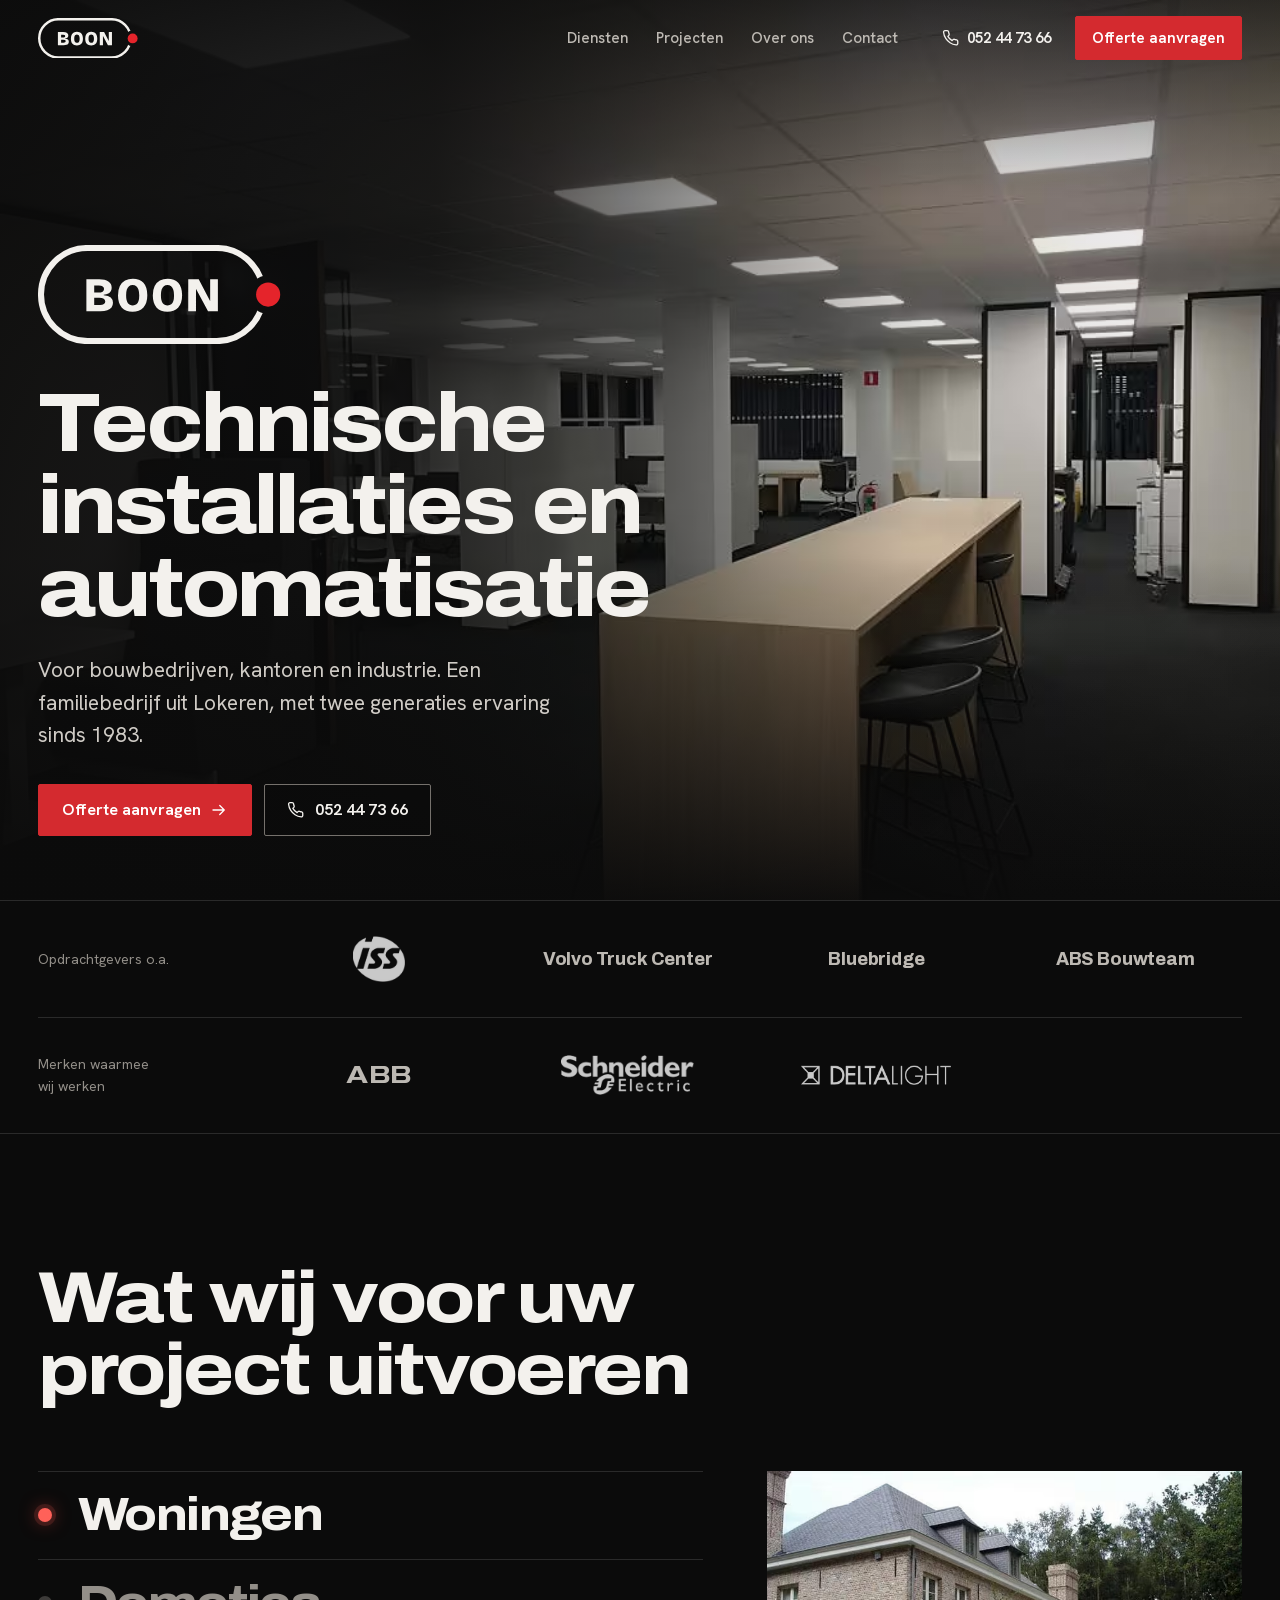
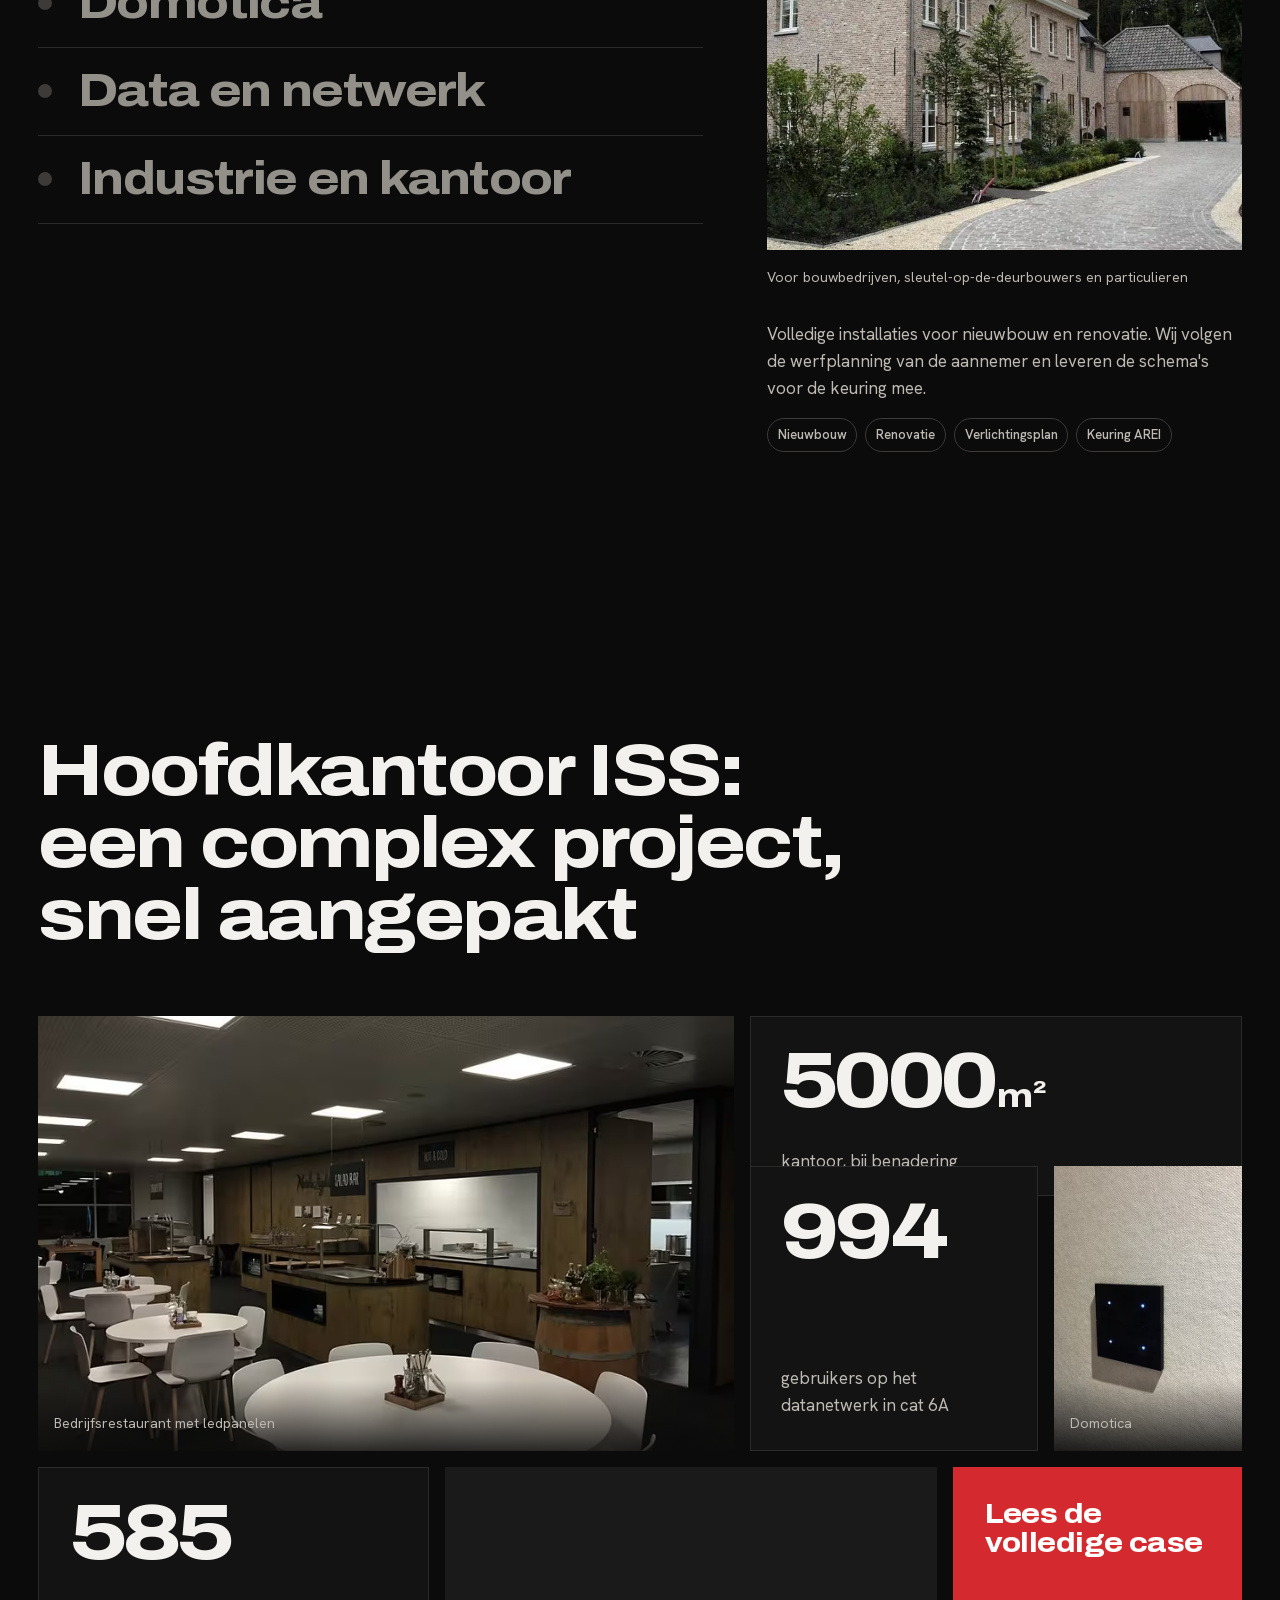
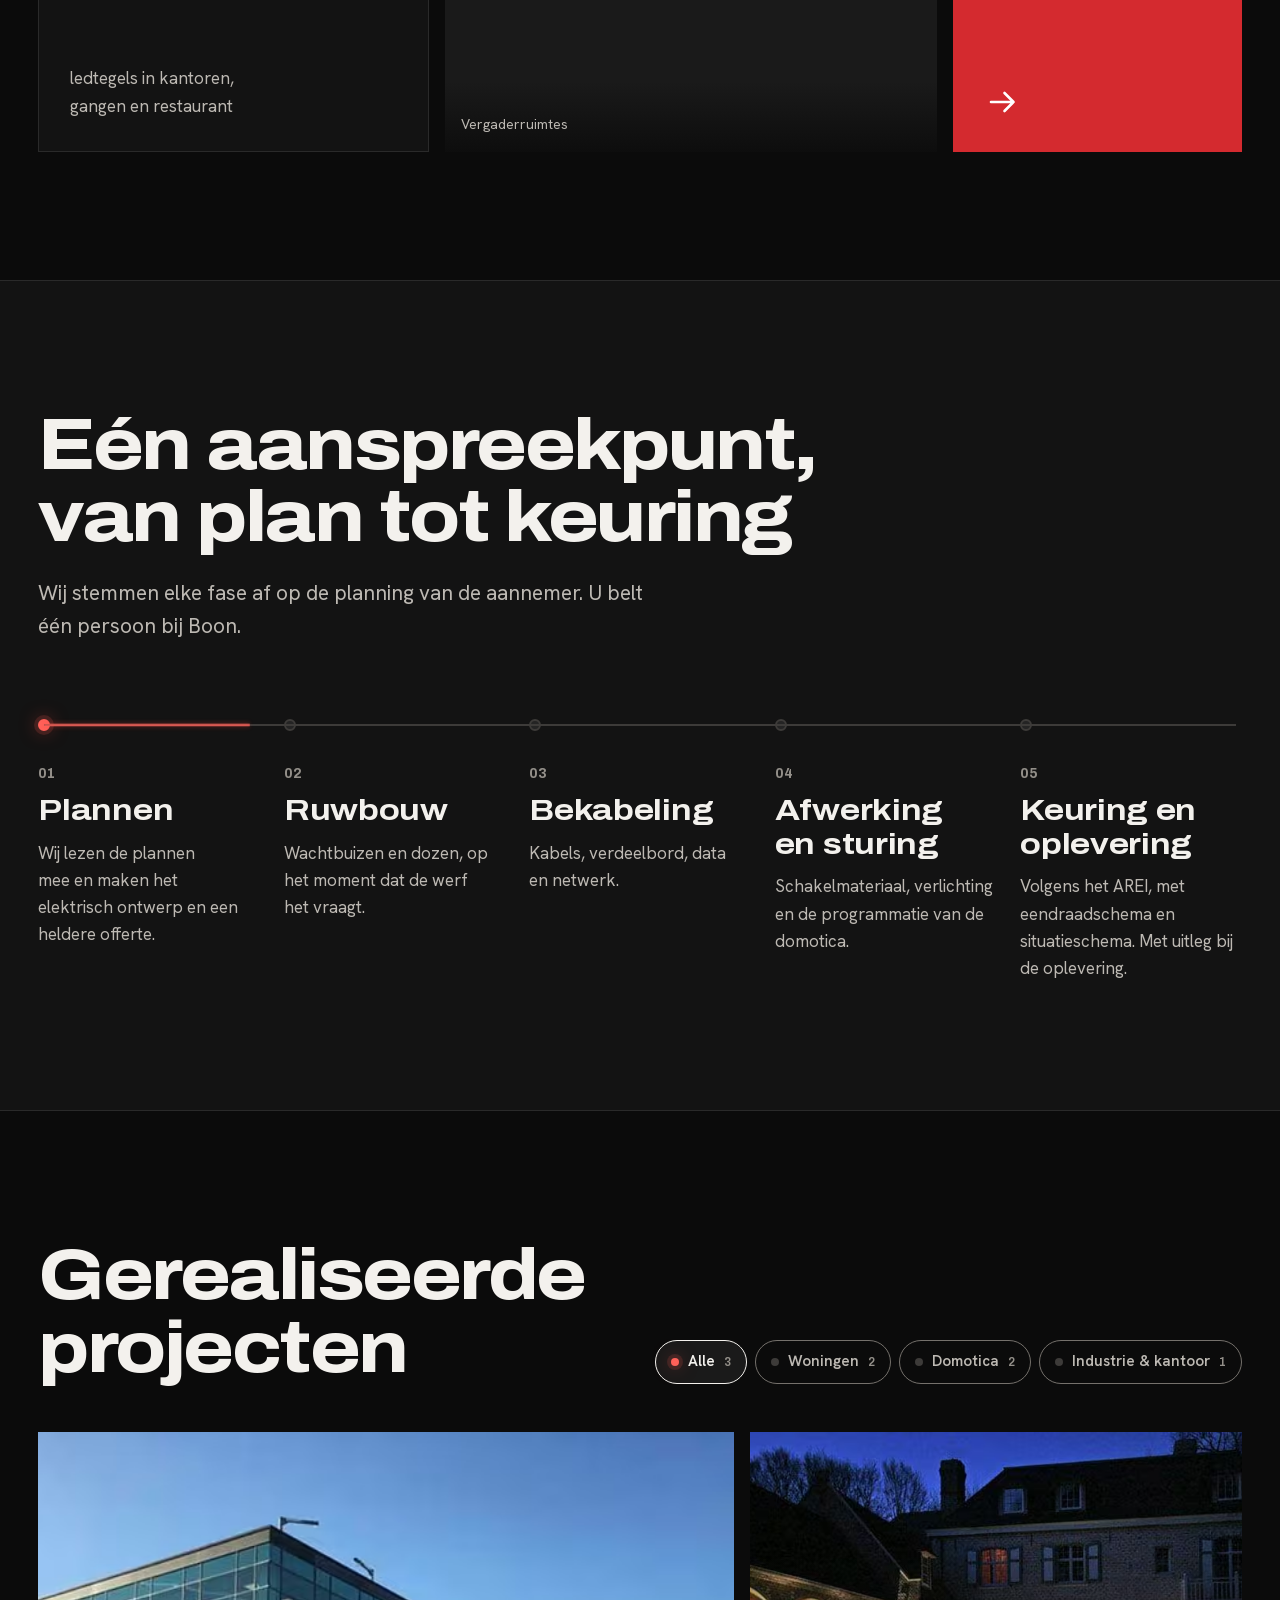
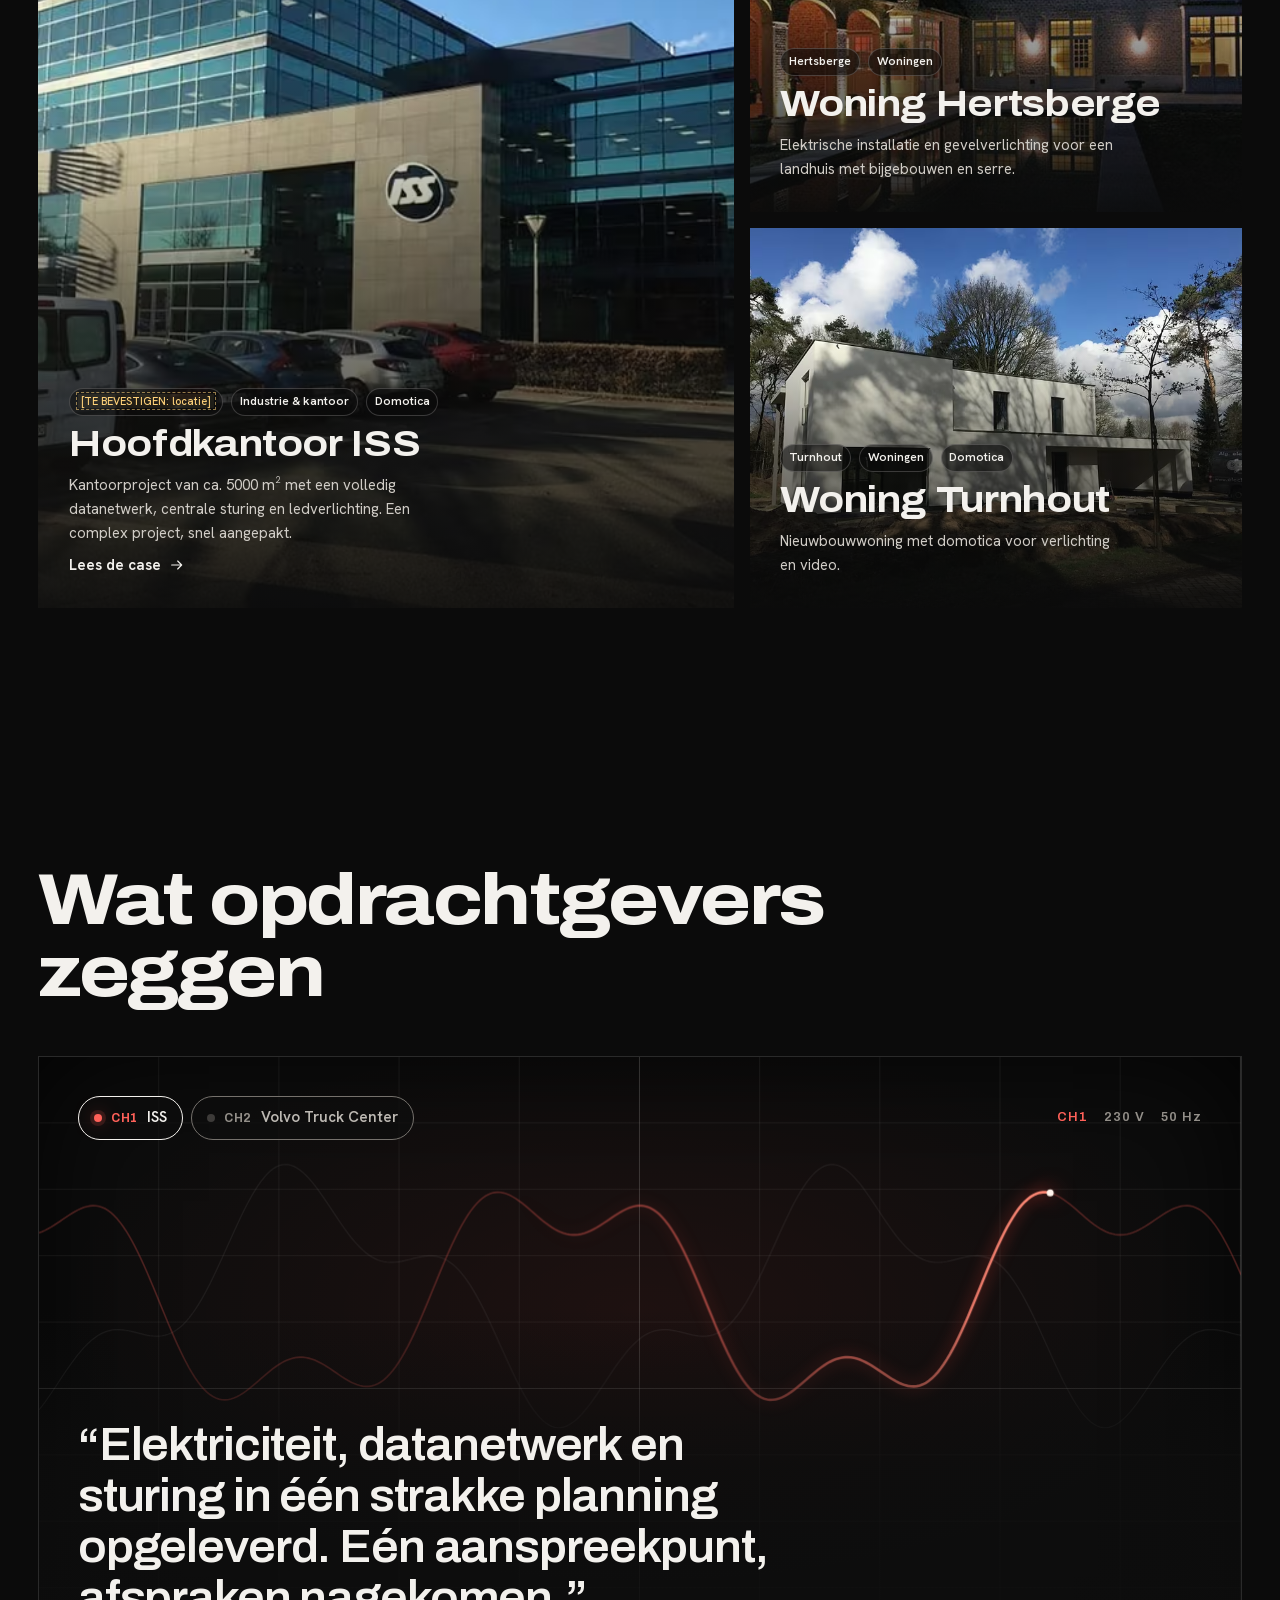
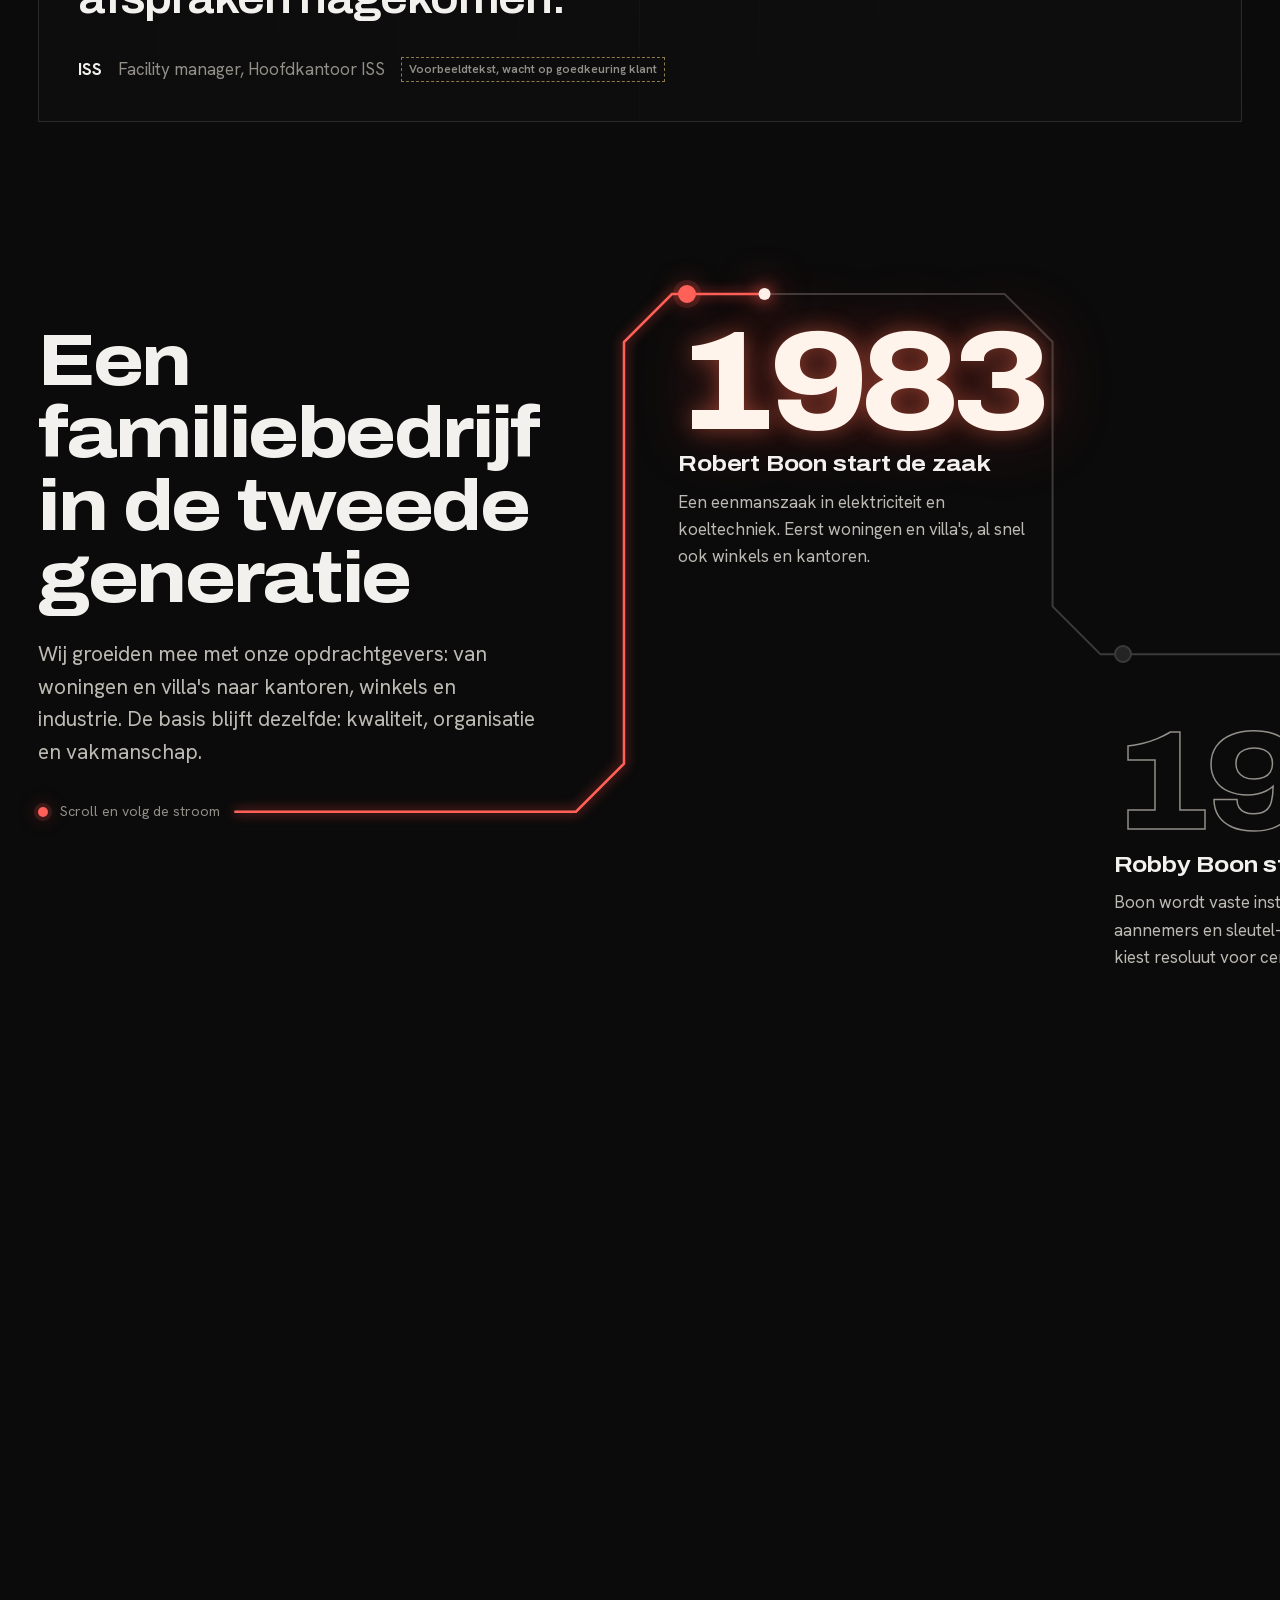
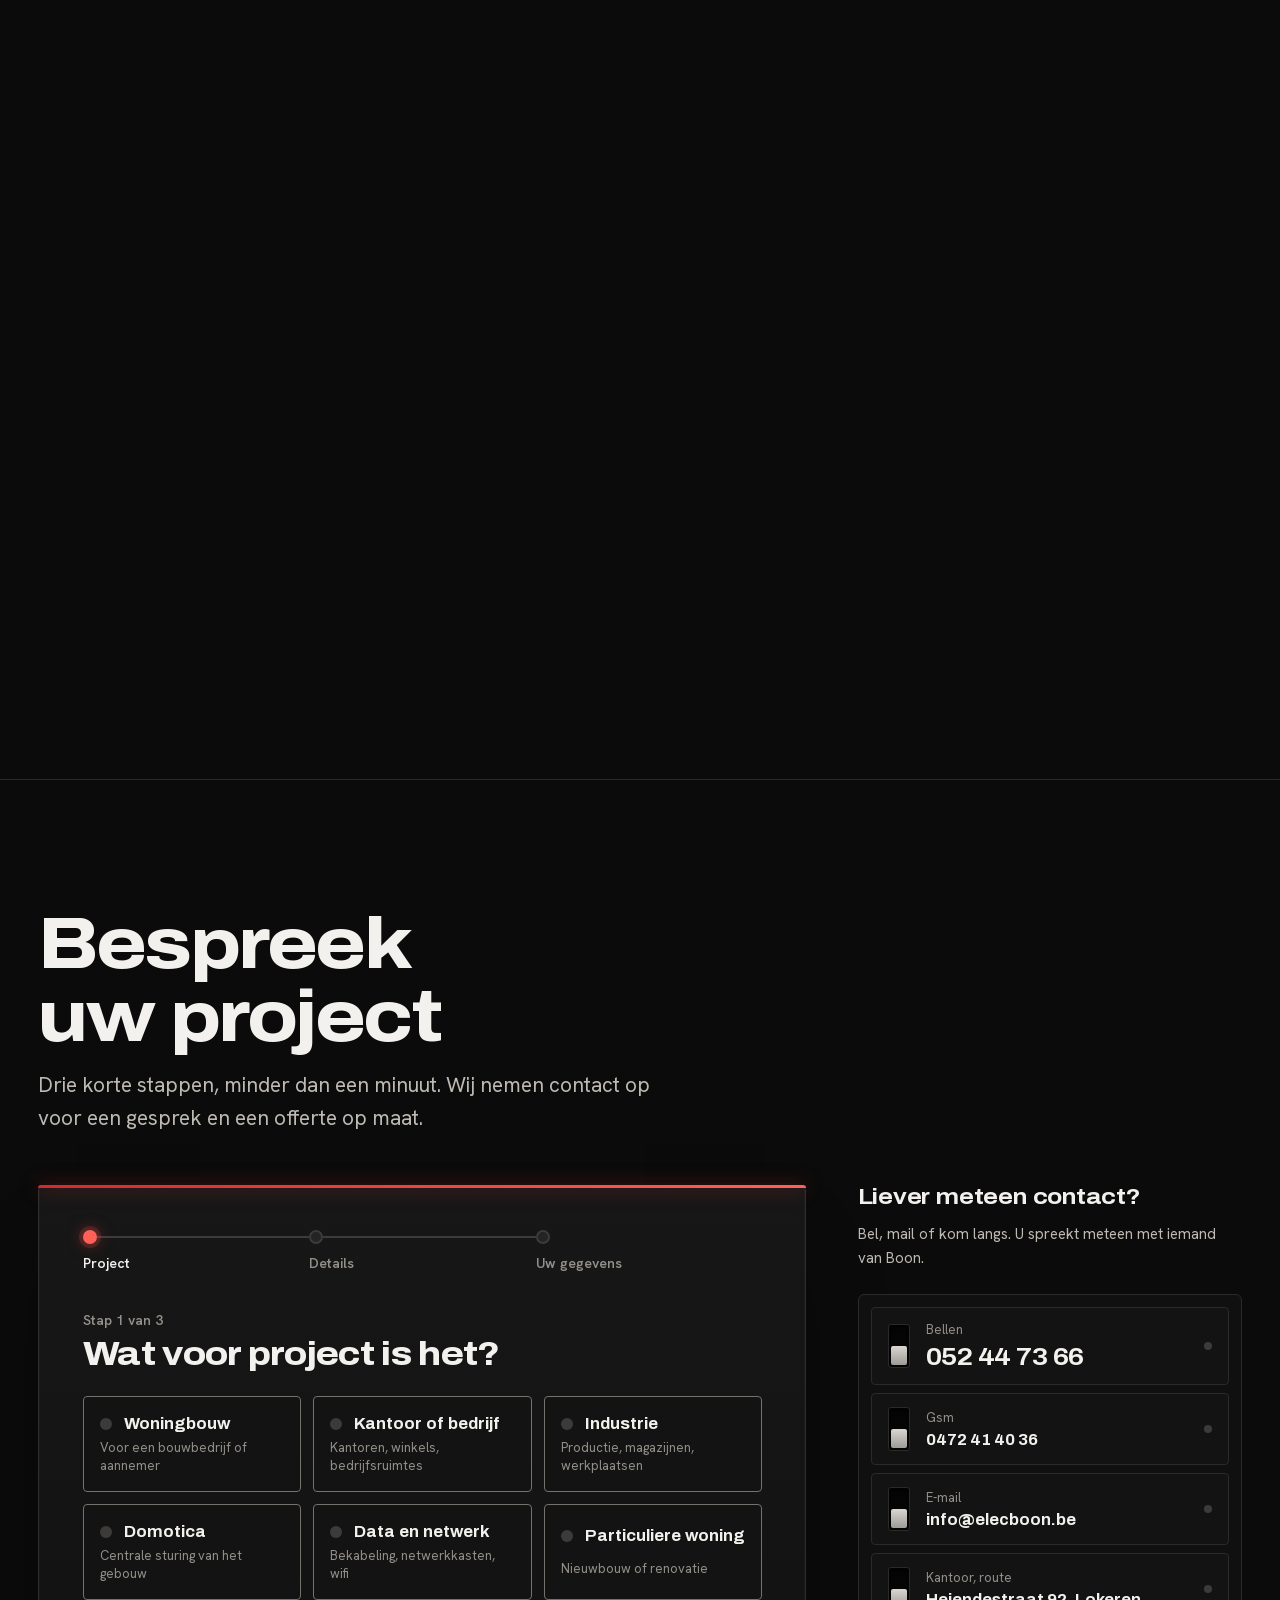
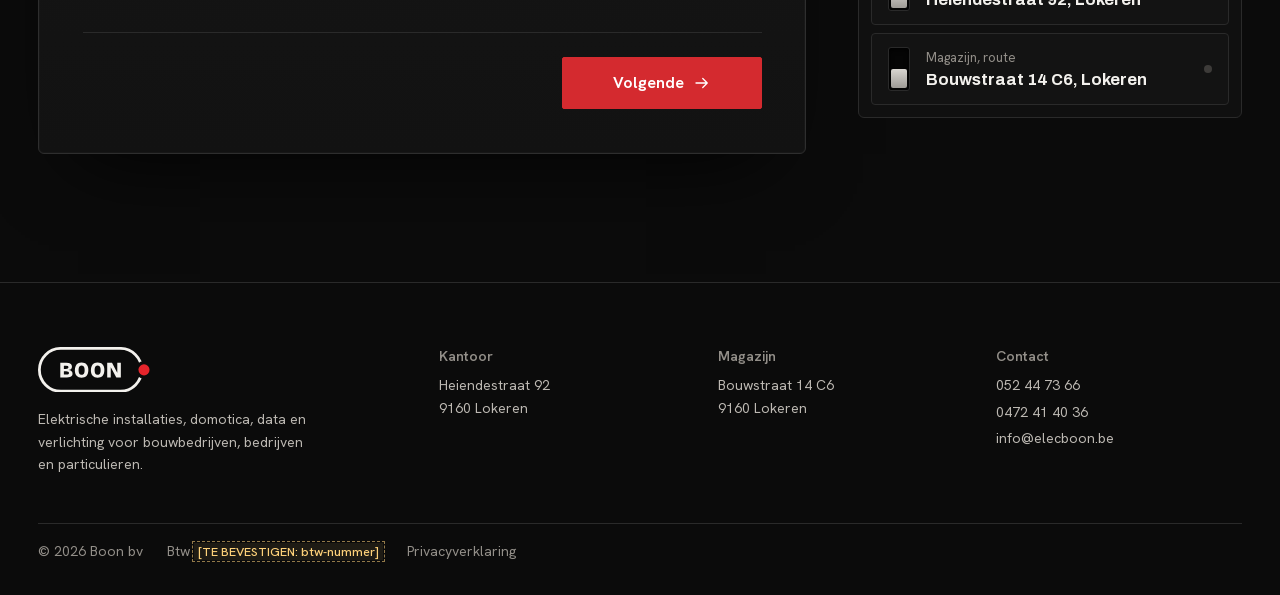
==== index.html @ e7f83d58 "bzzzz" ====
<!doctype html>
<html lang="nl-BE">
<head>
  <meta charset="utf-8">
  <meta name="viewport" content="width=device-width, initial-scale=1, viewport-fit=cover">
  <title>Elektriciteitswerken Boon | Elektrische installaties en domotica, Lokeren</title>
  <meta name="description" content="Boon bv uit Lokeren plaatst elektrische installaties, domotica, data en netwerk voor bouwbedrijven, kantoren en industrie. Familiebedrijf sinds 1983. Vraag een offerte voor uw project.">
  <link rel="canonical" href="https://www.elecboon.be/">
  <meta name="theme-color" content="#0b0b0b">

  <meta property="og:type" content="website">
  <meta property="og:locale" content="nl_BE">
  <meta property="og:site_name" content="Elektriciteitswerken Boon">
  <meta property="og:title" content="Elektriciteitswerken Boon | Technische installaties en automatisatie">
  <meta property="og:description" content="Elektrische installaties, domotica, data en netwerk voor bouwbedrijven, kantoren en industrie. Familiebedrijf uit Lokeren sinds 1983.">
  <meta property="og:url" content="https://www.elecboon.be/">
  <meta property="og:image" content="https://www.elecboon.be/img/og-image.jpg">
  <meta property="og:image:width" content="1200">
  <meta property="og:image:height" content="630">
  <meta property="og:image:alt" content="Kantoorgang met ledpanelen in het hoofdkantoor van ISS, installatie door Boon">
  <meta name="twitter:card" content="summary_large_image">

  <link rel="icon" href="img/favicon.svg" type="image/svg+xml">
  <link rel="preload" href="fonts/archivo-latin.woff2" as="font" type="font/woff2" crossorigin>
  <link rel="preload" href="fonts/hanken-grotesk-latin.woff2" as="font" type="font/woff2" crossorigin>
  <link rel="preload" as="image" type="image/avif" imagesrcset="img/projecten/iss-gang-480.avif 480w, img/projecten/iss-gang-800.avif 800w, img/projecten/iss-gang-1000.avif 1000w" imagesizes="100vw">
  <link rel="stylesheet" href="css/style.css">

  <script type="application/ld+json">
  {
    "@context": "https://schema.org",
    "@type": "Electrician",
    "@id": "https://www.elecboon.be/#bedrijf",
    "name": "Elektriciteitswerken Boon",
    "legalName": "Boon bv",
    "url": "https://www.elecboon.be/",
    "logo": "https://www.elecboon.be/img/logo-boon.svg",
    "image": "https://www.elecboon.be/img/og-image.jpg",
    "description": "Elektrische installaties, domotica en centrale sturing, data en netwerk en verlichting voor bouwbedrijven, kantoren, industrie en woningen.",
    "foundingDate": "1983",
    "telephone": "+32 52 44 73 66",
    "email": "info@elecboon.be",
    "address": {
      "@type": "PostalAddress",
      "streetAddress": "Heiendestraat 92",
      "postalCode": "9160",
      "addressLocality": "Lokeren",
      "addressCountry": "BE"
    },
    "location": [
      {
        "@type": "Place",
        "name": "Kantoor Boon bv",
        "address": { "@type": "PostalAddress", "streetAddress": "Heiendestraat 92", "postalCode": "9160", "addressLocality": "Lokeren", "addressCountry": "BE" }
      },
      {
        "@type": "Place",
        "name": "Magazijn Boon bv",
        "address": { "@type": "PostalAddress", "streetAddress": "Bouwstraat 14 C6", "postalCode": "9160", "addressLocality": "Lokeren", "addressCountry": "BE" }
      }
    ],
    "contactPoint": [
      { "@type": "ContactPoint", "telephone": "+32 52 44 73 66", "contactType": "sales", "areaServed": "BE", "availableLanguage": "nl" },
      { "@type": "ContactPoint", "telephone": "+32 472 41 40 36", "contactType": "customer service", "areaServed": "BE", "availableLanguage": "nl" }
    ],
    "areaServed": [
      { "@type": "AdministrativeArea", "name": "Waasland" },
      { "@type": "AdministrativeArea", "name": "Oost-Vlaanderen" }
    ],
    "knowsAbout": ["Elektrische installaties", "Domotica", "Centrale sturing", "Datanetwerken", "Verlichting", "AREI"]
  }
  </script>
</head>
<body class="has-hero-logo" data-root="">
  <svg width="0" height="0" style="position:absolute" aria-hidden="true" focusable="false">
    <symbol id="boon-logo" viewBox="0 0 503.7 205.3">
  <mask id="boon-cut" maskUnits="userSpaceOnUse" x="0" y="0" width="503.7" height="205.3">
    <rect width="503.7" height="205.3" fill="#fff"/>
    <circle cx="476.7" cy="102.7" r="40.0" fill="#000"/>
  </mask>
  <rect x="6.2" y="6.2" width="460.4" height="192.8" rx="96.4" fill="none" stroke="currentColor" stroke-width="12.5" mask="url(#boon-cut)"/>
  <path transform="translate(96.2 137.1)" fill="currentColor" d="M4.0 0.0V-66.0H30.6Q36.7 -66.0 41.45 -64.9Q46.2 -63.800000000000004 49.550000000000004 -61.650000000000006Q52.900000000000006 -59.5 54.650000000000006 -56.3Q56.400000000000006 -53.1 56.400000000000006 -48.800000000000004Q56.400000000000006 -44.800000000000004 54.75 -41.60000000000001Q53.1 -38.400000000000006 49.45 -36.45Q45.800000000000004 -34.5 39.900000000000006 -34.0V-33.1Q50.0 -32.6 54.55 -28.400000000000002Q59.1 -24.200000000000003 59.1 -17.3Q59.1 -11.5 56.1 -7.7Q53.1 -3.9000000000000004 47.35 -1.9500000000000002Q41.6 0.0 33.1 0.0ZM20.200000000000003 -13.0H32.4Q37.5 -13.0 40.3 -14.85Q43.1 -16.7 43.1 -20.1Q43.1 -23.900000000000002 39.95 -25.75Q36.800000000000004 -27.6 30.5 -27.6H20.200000000000003ZM20.200000000000003 -38.6H28.900000000000002Q34.6 -38.6 37.6 -40.5Q40.6 -42.400000000000006 40.6 -46.1Q40.6 -49.6 37.900000000000006 -51.35Q35.2 -53.1 29.8 -53.1H20.200000000000003ZM99.60000000000002 1.4000000000000001Q92.60000000000001 1.4000000000000001 87.0 -0.7999999999999999Q81.4 -3.0 77.5 -7.300000000000001Q73.60000000000001 -11.600000000000001 71.55000000000001 -18.0Q69.50000000000001 -24.400000000000002 69.50000000000001 -32.7Q69.50000000000001 -44.5 73.35000000000002 -52.150000000000006Q77.20000000000002 -59.800000000000004 84.15 -63.60000000000001Q91.10000000000001 -67.4 100.20000000000002 -67.4Q107.20000000000002 -67.4 112.75000000000001 -65.25Q118.30000000000001 -63.1 122.20000000000002 -58.8Q126.10000000000002 -54.5 128.15000000000003 -48.05Q130.20000000000002 -41.6 130.20000000000002 -33.1Q130.20000000000002 -24.5 128.05 -18.0Q125.9 -11.5 121.85000000000001 -7.2Q117.80000000000001 -2.9000000000000004 112.15 -0.7500000000000001Q106.50000000000001 1.4000000000000001 99.60000000000002 1.4000000000000001ZM100.20000000000002 -11.9Q104.70000000000002 -11.9 107.65000000000002 -14.150000000000002Q110.60000000000002 -16.400000000000002 112.05000000000001 -20.950000000000003Q113.50000000000001 -25.5 113.50000000000001 -32.4Q113.50000000000001 -39.7 111.95000000000002 -44.5Q110.4 -49.300000000000004 107.35000000000001 -51.75Q104.30000000000001 -54.2 99.70000000000002 -54.2Q95.30000000000001 -54.2 92.30000000000001 -51.85Q89.30000000000001 -49.5 87.80000000000001 -44.8Q86.30000000000001 -40.1 86.30000000000001 -33.1Q86.30000000000001 -27.8 87.15 -23.8Q88.00000000000001 -19.8 89.75000000000001 -17.15Q91.50000000000001 -14.5 94.10000000000002 -13.2Q96.70000000000002 -11.9 100.20000000000002 -11.9ZM171.70000000000005 1.4000000000000001Q164.70000000000005 1.4000000000000001 159.10000000000002 -0.7999999999999999Q153.50000000000003 -3.0 149.60000000000002 -7.300000000000001Q145.70000000000005 -11.600000000000001 143.65000000000003 -18.0Q141.60000000000002 -24.400000000000002 141.60000000000002 -32.7Q141.60000000000002 -44.5 145.45000000000005 -52.150000000000006Q149.30000000000004 -59.800000000000004 156.25000000000006 -63.60000000000001Q163.20000000000005 -67.4 172.30000000000004 -67.4Q179.30000000000004 -67.4 184.85000000000002 -65.25Q190.40000000000003 -63.1 194.30000000000004 -58.8Q198.20000000000005 -54.5 200.25000000000006 -48.05Q202.30000000000004 -41.6 202.30000000000004 -33.1Q202.30000000000004 -24.5 200.15000000000003 -18.0Q198.00000000000003 -11.5 193.95000000000005 -7.2Q189.90000000000003 -2.9000000000000004 184.25000000000003 -0.7500000000000001Q178.60000000000002 1.4000000000000001 171.70000000000005 1.4000000000000001ZM172.30000000000004 -11.9Q176.80000000000004 -11.9 179.75000000000006 -14.150000000000002Q182.70000000000005 -16.400000000000002 184.15000000000003 -20.950000000000003Q185.60000000000002 -25.5 185.60000000000002 -32.4Q185.60000000000002 -39.7 184.05 -44.5Q182.50000000000003 -49.300000000000004 179.45000000000005 -51.75Q176.40000000000003 -54.2 171.80000000000004 -54.2Q167.40000000000003 -54.2 164.40000000000003 -51.85Q161.40000000000003 -49.5 159.90000000000003 -44.8Q158.40000000000003 -40.1 158.40000000000003 -33.1Q158.40000000000003 -27.8 159.25000000000003 -23.8Q160.10000000000002 -19.8 161.85000000000002 -17.15Q163.60000000000002 -14.5 166.20000000000005 -13.2Q168.80000000000004 -11.9 172.30000000000004 -11.9ZM215.00000000000006 0.0V-66.0H236.70000000000005L260.20000000000005 -21.3H260.4000000000001V-66.0H276.4000000000001V0.0H256.00000000000006L231.20000000000005 -46.2H231.00000000000006V0.0Z"/>
  <circle class="boon-dot" cx="476.7" cy="102.7" r="25.0" fill="var(--logo-dot, #E5242B)"/>
</symbol>
    <symbol id="i-phone" viewBox="0 0 24 24" fill="none" stroke="currentColor" stroke-width="1.75" stroke-linecap="round" stroke-linejoin="round"><path d="M21 16.4v2.9a1.9 1.9 0 0 1-2.1 1.9 18.9 18.9 0 0 1-8.2-2.9 18.6 18.6 0 0 1-5.7-5.7A18.9 18.9 0 0 1 2.1 4.3 1.9 1.9 0 0 1 4 2.2h2.9a1.9 1.9 0 0 1 1.9 1.6c.1.9.3 1.8.7 2.7a1.9 1.9 0 0 1-.4 2L7.8 9.8a15.2 15.2 0 0 0 5.7 5.7l1.3-1.3a1.9 1.9 0 0 1 2-.4c.9.3 1.8.6 2.7.7a1.9 1.9 0 0 1 1.5 1.9z"/></symbol>
    <symbol id="i-arrow" viewBox="0 0 24 24" fill="none" stroke="currentColor" stroke-width="1.75" stroke-linecap="round" stroke-linejoin="round"><path d="M4 12h15M13 6l6 6-6 6"/></symbol>
    <symbol id="i-menu" viewBox="0 0 24 24" fill="none" stroke="currentColor" stroke-width="1.75" stroke-linecap="round"><path d="M3 7h18M3 12h18M3 17h18"/></symbol>
    <symbol id="i-close" viewBox="0 0 24 24" fill="none" stroke="currentColor" stroke-width="1.75" stroke-linecap="round"><path d="M5.5 5.5l13 13M18.5 5.5l-13 13"/></symbol>
  </svg>

  <a class="skip-link" href="#main">Naar de inhoud</a>

  <header class="site-header">
    <div class="wrap header-inner">
      <a class="brand" href="#top" aria-label="Elektriciteitswerken Boon, naar boven">
        <svg aria-hidden="true" focusable="false"><use href="#boon-logo"/></svg>
      </a>
      <nav class="main-nav" aria-label="Hoofdnavigatie">
        <ul>
          <li><a href="#diensten">Diensten</a></li>
          <li><a href="#projecten">Projecten</a></li>
          <li><a href="#over-ons">Over ons</a></li>
          <li><a href="#contact">Contact</a></li>
        </ul>
      </nav>
      <div class="header-actions">
        <a class="header-phone" href="tel:+3252447366">
          <svg aria-hidden="true" focusable="false"><use href="#i-phone"/></svg>
          052 44 73 66
        </a>
        <a class="btn btn-primary header-cta" href="#contact">Offerte aanvragen</a>
        <a class="icon-btn call mobile-only" href="tel:+3252447366" aria-label="Bel Boon: 052 44 73 66">
          <svg aria-hidden="true" focusable="false"><use href="#i-phone"/></svg>
        </a>
        <button class="icon-btn menu-toggle mobile-only" type="button" aria-expanded="false" aria-controls="mobile-menu" aria-label="Menu openen">
          <svg class="i-menu" aria-hidden="true" focusable="false"><use href="#i-menu"/></svg>
          <svg class="i-close" aria-hidden="true" focusable="false"><use href="#i-close"/></svg>
        </button>
      </div>
    </div>
    <span class="power-meter" aria-hidden="true"></span>
  </header>
  <div class="mobile-menu" id="mobile-menu" hidden>
    <nav aria-label="Mobiele navigatie">
      <ul>
        <li><a href="#diensten">Diensten <svg aria-hidden="true" focusable="false"><use href="#i-arrow"/></svg></a></li>
        <li><a href="#projecten">Projecten <svg aria-hidden="true" focusable="false"><use href="#i-arrow"/></svg></a></li>
        <li><a href="#over-ons">Over ons <svg aria-hidden="true" focusable="false"><use href="#i-arrow"/></svg></a></li>
        <li><a href="#contact">Contact <svg aria-hidden="true" focusable="false"><use href="#i-arrow"/></svg></a></li>
      </ul>
    </nav>
    <div class="menu-contact">
      <a class="btn btn-primary" href="#contact">Offerte aanvragen</a>
      <a class="btn btn-ghost" href="tel:+3252447366"><svg aria-hidden="true" focusable="false"><use href="#i-phone"/></svg> 052 44 73 66</a>
      <a class="btn btn-ghost" href="tel:+32472414036"><svg aria-hidden="true" focusable="false"><use href="#i-phone"/></svg> Gsm 0472 41 40 36</a>
    </div>
  </div>

  <main id="main">
    <!-- 1. Hero -->
    <section class="hero" id="top" aria-labelledby="hero-title">
      <div class="hero-media" data-hero-media>
      <picture>
        <source type="image/avif" srcset="img/projecten/iss-gang-480.avif 480w, img/projecten/iss-gang-800.avif 800w, img/projecten/iss-gang-1000.avif 1000w" sizes="100vw">
        <source type="image/webp" srcset="img/projecten/iss-gang-480.webp 480w, img/projecten/iss-gang-800.webp 800w, img/projecten/iss-gang-1000.webp 1000w" sizes="100vw">
        <img src="img/projecten/iss-gang-1000.jpg" srcset="img/projecten/iss-gang-480.jpg 480w, img/projecten/iss-gang-800.jpg 800w, img/projecten/iss-gang-1000.jpg 1000w" sizes="100vw" width="1000" height="750" alt="Kantoorgang in het hoofdkantoor van ISS met rijen ledpanelen in het plafond" loading="eager" fetchpriority="high" decoding="async">
      </picture>
      </div>
      <div class="wrap hero-inner">
        <div class="hero-copy">
          <div class="hero-logo" data-hero-in>
            <svg role="img" aria-label="Boon"><use href="#boon-logo"/></svg>
          </div>
          <h1 id="hero-title" data-hero-in>Technische installaties en automatisatie</h1>
          <p class="lead" data-hero-in>Voor bouwbedrijven, kantoren en industrie. Een familiebedrijf uit Lokeren, met twee generaties ervaring sinds 1983.</p>
          <div class="hero-actions" data-hero-in>
            <a class="btn btn-primary" href="#contact">
              Offerte aanvragen
              <svg class="arrow" aria-hidden="true" focusable="false"><use href="#i-arrow"/></svg>
            </a>
            <a class="btn btn-ghost" href="tel:+3252447366">
              <svg aria-hidden="true" focusable="false"><use href="#i-phone"/></svg>
              052 44 73 66
            </a>
          </div>
        </div>
      </div>
    </section>

    <!-- 2. Opdrachtgevers -->
    <section class="clients" aria-label="Opdrachtgevers en merken">
      <div class="wrap clients-inner">
        <p class="clients-label">Opdrachtgevers o.a.</p>
        <ul class="clients-list">
          <li><img src="partners/iss-wit.png" alt="ISS" width="135" height="120" loading="lazy"></li>
          <!-- PLACEHOLDER: logo Volvo Truck Center ontbreekt, woordmerk tot het logo er is -->
          <li><span class="wordmark">Volvo Truck Center</span></li>
          <!-- PLACEHOLDER: logo Bluebridge ontbreekt -->
          <li><span class="wordmark">Bluebridge</span></li>
          <!-- PLACEHOLDER: logo ABS Bouwteam ontbreekt -->
          <li><span class="wordmark">ABS Bouwteam</span></li>
        </ul>
      </div>
      <div class="wrap clients-inner clients-brands">
        <p class="clients-label">Merken waarmee wij werken</p>
        <ul class="clients-list">
          <!-- PLACEHOLDER: logo ABB ontbreekt, woordmerk tot het logo er is -->
          <li><span class="wordmark wordmark-abb">ABB</span></li>
          <li><img class="logo-schneider" src="partners/schneider-wit.png" alt="Schneider Electric" width="320" height="96" loading="lazy"></li>
          <li><img class="logo-delta" src="partners/deltalight-wit.png" alt="Delta Light" width="500" height="64" loading="lazy"></li>
        </ul>
      </div>
    </section>

    <!-- 3. Diensten: schakelbord -->
    <section class="section" id="diensten" aria-labelledby="diensten-title">
      <div class="wrap">
        <div class="services-head">
          <h2 class="section-title" id="diensten-title" data-reveal>Wat wij voor uw project uitvoeren</h2>
        </div>

        <div class="switchboard" data-switchboard>
          <ul class="switch-list" role="tablist" aria-label="Diensten" data-reveal>
            <li><button class="switch-btn" type="button" role="tab" id="tab-woningen" aria-controls="dienst-woningen" aria-selected="true"><span class="dot" aria-hidden="true"></span>Woningen</button></li>
            <li><button class="switch-btn" type="button" role="tab" id="tab-domotica" aria-controls="dienst-domotica" aria-selected="false" tabindex="-1"><span class="dot" aria-hidden="true"></span>Domotica</button></li>
            <li><button class="switch-btn" type="button" role="tab" id="tab-data" aria-controls="dienst-data" aria-selected="false" tabindex="-1"><span class="dot" aria-hidden="true"></span>Data en netwerk</button></li>
            <li><button class="switch-btn" type="button" role="tab" id="tab-industrie" aria-controls="dienst-industrie" aria-selected="false" tabindex="-1"><span class="dot" aria-hidden="true"></span>Industrie en kantoor</button></li>
          </ul>

          <div class="switch-panels" data-reveal>
            <article class="switch-panel is-active" id="dienst-woningen" role="tabpanel" aria-labelledby="tab-woningen">
              <div class="panel-media fill">
              <picture>
                <source type="image/avif" srcset="img/projecten/woning-landhuis-480.avif 480w, img/projecten/woning-landhuis-800.avif 800w, img/projecten/woning-landhuis-866.avif 866w" sizes="(min-width: 1024px) 38vw, 84vw">
                <source type="image/webp" srcset="img/projecten/woning-landhuis-480.webp 480w, img/projecten/woning-landhuis-800.webp 800w, img/projecten/woning-landhuis-866.webp 866w" sizes="(min-width: 1024px) 38vw, 84vw">
                <img src="img/projecten/woning-landhuis-866.jpg" srcset="img/projecten/woning-landhuis-480.jpg 480w, img/projecten/woning-landhuis-800.jpg 800w, img/projecten/woning-landhuis-866.jpg 866w" sizes="(min-width: 1024px) 38vw, 84vw" width="866" height="649" alt="Landhuis met poortgebouw en kasseioprit" loading="lazy" decoding="async">
              </picture>
              </div>
              <h3>Woningen</h3>
              <p class="panel-for">Voor bouwbedrijven, sleutel-op-de-deurbouwers en particulieren</p>
              <p>Volledige installaties voor nieuwbouw en renovatie. Wij volgen de werfplanning van de aannemer en leveren de schema's voor de keuring mee.</p>
              <ul class="chips"><li>Nieuwbouw</li><li>Renovatie</li><li>Verlichtingsplan</li><li>Keuring AREI</li></ul>
            </article>
            <article class="switch-panel" id="dienst-domotica" role="tabpanel" aria-labelledby="tab-domotica">
              <div class="panel-media fill">
              <picture>
                <source type="image/avif" srcset="img/projecten/iss-touchpanel-480.avif 480w, img/projecten/iss-touchpanel-800.avif 800w, img/projecten/iss-touchpanel-1000.avif 1000w" sizes="(min-width: 1024px) 38vw, 84vw">
                <source type="image/webp" srcset="img/projecten/iss-touchpanel-480.webp 480w, img/projecten/iss-touchpanel-800.webp 800w, img/projecten/iss-touchpanel-1000.webp 1000w" sizes="(min-width: 1024px) 38vw, 84vw">
                <img src="img/projecten/iss-touchpanel-1000.jpg" srcset="img/projecten/iss-touchpanel-480.jpg 480w, img/projecten/iss-touchpanel-800.jpg 800w, img/projecten/iss-touchpanel-1000.jpg 1000w" sizes="(min-width: 1024px) 38vw, 84vw" width="1000" height="750" alt="Touchscreen van de centrale sturing met knoppen voor verlichting, zonwering en klimaat" loading="lazy" decoding="async">
              </picture>
              </div>
              <h3>Domotica</h3>
              <p class="panel-for">Voor woningen, kantoren en bedrijfsgebouwen</p>
              <p>Al sinds de jaren negentig plaatsen wij centrale sturingen voor verlichting, zonwering, verwarming en toegang. Wij programmeren zelf en leggen de bediening uit bij de oplevering.</p>
              <ul class="chips"><li>Verlichting</li><li>Zonwering</li><li>Verwarming</li><li>Toegang</li><li>Audio en video</li></ul>
            </article>
            <article class="switch-panel" id="dienst-data" role="tabpanel" aria-labelledby="tab-data">
              <div class="panel-media fill">
              <picture>
                <source type="image/avif" srcset="img/projecten/iss-rack-480.avif 480w, img/projecten/iss-rack-750.avif 750w" sizes="(min-width: 1024px) 38vw, 84vw">
                <source type="image/webp" srcset="img/projecten/iss-rack-480.webp 480w, img/projecten/iss-rack-750.webp 750w" sizes="(min-width: 1024px) 38vw, 84vw">
                <img src="img/projecten/iss-rack-750.jpg" srcset="img/projecten/iss-rack-480.jpg 480w, img/projecten/iss-rack-750.jpg 750w" sizes="(min-width: 1024px) 38vw, 84vw" width="750" height="1000" alt="Netwerkkast met patchpanelen en switches in het kantoor van ISS" loading="lazy" decoding="async">
              </picture>
              </div>
              <h3>Data en netwerk</h3>
              <p class="panel-for">Voor kantoren, bedrijven en woningen</p>
              <p>Gestructureerde bekabeling, netwerkkasten en wifi. Bij ISS legden wij een datanetwerk in FTP cat 6A aan voor 994 gebruikers.</p>
              <ul class="chips"><li>Cat 6A</li><li>Netwerkkasten</li><li>Wifi</li><li>Camera</li></ul>
            </article>
            <article class="switch-panel" id="dienst-industrie" role="tabpanel" aria-labelledby="tab-industrie">
              <div class="panel-media fill">
              <picture>
                <source type="image/avif" srcset="img/projecten/iss-lounge-480.avif 480w, img/projecten/iss-lounge-800.avif 800w, img/projecten/iss-lounge-1000.avif 1000w" sizes="(min-width: 1024px) 38vw, 84vw">
                <source type="image/webp" srcset="img/projecten/iss-lounge-480.webp 480w, img/projecten/iss-lounge-800.webp 800w, img/projecten/iss-lounge-1000.webp 1000w" sizes="(min-width: 1024px) 38vw, 84vw">
                <img src="img/projecten/iss-lounge-1000.jpg" srcset="img/projecten/iss-lounge-480.jpg 480w, img/projecten/iss-lounge-800.jpg 800w, img/projecten/iss-lounge-1000.jpg 1000w" sizes="(min-width: 1024px) 38vw, 84vw" width="1000" height="750" alt="Bedrijfsrestaurant van ISS met ledpanelen en houten hanglampen" loading="lazy" decoding="async">
              </picture>
              </div>
              <h3>Industrie en kantoor</h3>
              <p class="panel-for">Voor bedrijven, kantoren en winkels</p>
              <p>Verdeelborden, kracht, verlichting en sturing voor bedrijfsgebouwen. Afgestemd op uw planning en op de andere technieken op de werf.</p>
              <ul class="chips"><li>Verdeelborden</li><li>Kracht</li><li>Ledverlichting</li><li>Sturing</li></ul>
            </article>
          </div>
          <p class="swipe-hint" aria-hidden="true">Swipe voor alle diensten <svg><use href="#i-arrow"/></svg></p>
        </div>
      </div>
    </section>

    <!-- 4. Case ISS -->
    <section class="section case-feature" id="case" aria-labelledby="case-title">
      <div class="wrap">
        <h2 class="section-title" id="case-title" data-reveal>Hoofdkantoor ISS: een complex project, snel aangepakt</h2>
        <div class="bento">
          <figure class="tile photo t-main fill" data-tile>
          <picture>
            <source type="image/avif" srcset="img/projecten/iss-restaurant-480.avif 480w, img/projecten/iss-restaurant-800.avif 800w, img/projecten/iss-restaurant-1000.avif 1000w" sizes="(min-width: 900px) 56vw, 100vw">
            <source type="image/webp" srcset="img/projecten/iss-restaurant-480.webp 480w, img/projecten/iss-restaurant-800.webp 800w, img/projecten/iss-restaurant-1000.webp 1000w" sizes="(min-width: 900px) 56vw, 100vw">
            <img src="img/projecten/iss-restaurant-1000.jpg" srcset="img/projecten/iss-restaurant-480.jpg 480w, img/projecten/iss-restaurant-800.jpg 800w, img/projecten/iss-restaurant-1000.jpg 1000w" sizes="(min-width: 900px) 56vw, 100vw" width="1000" height="750" alt="Bedrijfsrestaurant van ISS met ronde tafels onder rijen ledpanelen" loading="lazy" decoding="async">
          </picture>
            <figcaption>Bedrijfsrestaurant met ledpanelen</figcaption>
          </figure>
          <div class="tile stat t-area" data-tile>
            <p class="stat-value">5000<small>m²</small></p>
            <p class="stat-label">kantoor, bij benadering</p>
          </div>
          <div class="tile stat t-users" data-tile>
            <p class="stat-value">994</p>
            <p class="stat-label">gebruikers op het datanetwerk in cat 6A</p>
          </div>
          <figure class="tile photo t-tall fill" data-tile>
          <picture>
            <source type="image/avif" srcset="img/projecten/iss-schakelaar-480.avif 480w, img/projecten/iss-schakelaar-750.avif 750w" sizes="(min-width: 900px) 16vw, 50vw">
            <source type="image/webp" srcset="img/projecten/iss-schakelaar-480.webp 480w, img/projecten/iss-schakelaar-750.webp 750w" sizes="(min-width: 900px) 16vw, 50vw">
            <img src="img/projecten/iss-schakelaar-750.jpg" srcset="img/projecten/iss-schakelaar-480.jpg 480w, img/projecten/iss-schakelaar-750.jpg 750w" sizes="(min-width: 900px) 16vw, 50vw" width="750" height="1000" alt="Drukknop van de domotica in een witte wand" loading="lazy" decoding="async">
          </picture>
            <figcaption>Domotica</figcaption>
          </figure>
          <div class="tile stat t-leds" data-tile>
            <p class="stat-value">585</p>
            <p class="stat-label">ledtegels in kantoren, gangen en restaurant</p>
          </div>
          <figure class="tile photo t-wide fill" data-tile>
          <picture>
            <source type="image/avif" srcset="img/projecten/iss-glaswand-480.avif 480w, img/projecten/iss-glaswand-800.avif 800w, img/projecten/iss-glaswand-1000.avif 1000w" sizes="(min-width: 900px) 40vw, 100vw">
            <source type="image/webp" srcset="img/projecten/iss-glaswand-480.webp 480w, img/projecten/iss-glaswand-800.webp 800w, img/projecten/iss-glaswand-1000.webp 1000w" sizes="(min-width: 900px) 40vw, 100vw">
            <img src="img/projecten/iss-glaswand-1000.jpg" srcset="img/projecten/iss-glaswand-480.jpg 480w, img/projecten/iss-glaswand-800.jpg 800w, img/projecten/iss-glaswand-1000.jpg 1000w" sizes="(min-width: 900px) 40vw, 100vw" width="1000" height="750" alt="Vergaderruimte achter een glazen wand" loading="lazy" decoding="async">
          </picture>
            <figcaption>Vergaderruimtes</figcaption>
          </figure>
          <a class="tile cta t-cta" href="projecten/iss.html" data-tile>
            <strong>Lees de volledige case</strong>
            <svg aria-hidden="true" focusable="false"><use href="#i-arrow"/></svg>
          </a>
        </div>
      </div>
    </section>

    <!-- 5. Aanpak -->
    <section class="section process-section" id="aanpak" aria-labelledby="aanpak-title">
      <div class="wrap">
        <h2 class="section-title" id="aanpak-title" data-reveal>Eén aanspreekpunt, van plan tot keuring</h2>
        <p class="lead" data-reveal>Wij stemmen elke fase af op de planning van de aannemer. U belt één persoon bij Boon.</p>

        <div class="process-wrap" data-process>
          <ol class="process">
            <li class="step">
              <span class="dot" aria-hidden="true"></span>
              <span class="step-no">01</span>
              <h3>Plannen</h3>
              <p>Wij lezen de plannen mee en maken het elektrisch ontwerp en een heldere offerte.</p>
            </li>
            <li class="step">
              <span class="dot" aria-hidden="true"></span>
              <span class="step-no">02</span>
              <h3>Ruwbouw</h3>
              <p>Wachtbuizen en dozen, op het moment dat de werf het vraagt.</p>
            </li>
            <li class="step">
              <span class="dot" aria-hidden="true"></span>
              <span class="step-no">03</span>
              <h3>Bekabeling</h3>
              <p>Kabels, verdeelbord, data en netwerk.</p>
            </li>
            <li class="step">
              <span class="dot" aria-hidden="true"></span>
              <span class="step-no">04</span>
              <h3>Afwerking en sturing</h3>
              <p>Schakelmateriaal, verlichting en de programmatie van de domotica.</p>
            </li>
            <li class="step">
              <span class="dot" aria-hidden="true"></span>
              <span class="step-no">05</span>
              <h3>Keuring en oplevering</h3>
              <p>Volgens het AREI, met eendraadschema en situatieschema. Met uitleg bij de oplevering.</p>
            </li>
          </ol>
          <span class="process-track" aria-hidden="true"></span>
          <span class="process-fill" aria-hidden="true"></span>
        </div>
      </div>
    </section>

    <!-- 6. Projecten -->
    <section class="section" id="projecten" aria-labelledby="projecten-title">
      <div class="wrap">
        <div class="projects-top">
          <h2 class="section-title" id="projecten-title" data-reveal>Gerealiseerde projecten</h2>
          <div class="filter" id="project-filter" role="group" aria-label="Filter projecten op categorie"></div>
        </div>
        <p class="visually-hidden" id="project-status" role="status" aria-live="polite"></p>

        <ul class="projects" id="project-list">
          <!-- Wordt gevuld vanuit data/projects.js -->
        </ul>
        <noscript>
          <ul class="projects">
            <li><h3><a href="projecten/iss.html">Hoofdkantoor ISS</a></h3><p>Kantoorproject van ca. 5000 m² met datanetwerk, centrale sturing en ledverlichting.</p></li>
            <li><h3>Woning Hertsberge</h3><p>Elektrische installatie en gevelverlichting.</p></li>
            <li><h3>Woning Turnhout</h3><p>Nieuwbouwwoning met domotica.</p></li>
          </ul>
        </noscript>
        <p class="projects-empty" id="project-empty" hidden>Nog geen projecten in deze categorie. Kies een andere categorie of vraag ons naar referenties.</p>
      </div>
    </section>

    <!-- 7. Reviews: oscilloscoop -->
    <!-- PLACEHOLDER: vervangen door echte, goedgekeurde review. De teksten staan in data/reviews.js en mogen niet live zonder goedkeuring van de klant. -->
    <section class="section scope-section" id="reviews" aria-labelledby="reviews-title">
      <div class="wrap">
        <h2 class="section-title" id="reviews-title" data-reveal>Wat opdrachtgevers zeggen</h2>
        <div class="scope" data-scope data-reveal>
          <canvas class="scope-canvas" aria-hidden="true"></canvas>
          <div class="scope-top">
            <div class="quote-tabs" id="quote-tabs" role="tablist" aria-label="Kies een review"></div>
            <p class="scope-readout" aria-hidden="true"><span data-scope-ch>CH1</span><span>230 V</span><span>50 Hz</span></p>
          </div>
          <div class="quote-panels" id="review-list">
            <!-- Wordt gevuld vanuit data/reviews.js -->
          </div>
        </div>
      </div>
    </section>

    <!-- 8. Over ons: stroomkring door de tijd -->
    <section class="about" id="over-ons" aria-labelledby="over-title" data-circuit>
      <div class="circuit-pin">
        <div class="circuit-track">
          <svg class="circuit-svg" aria-hidden="true" focusable="false">
            <path class="trace-base" d=""/>
            <path class="trace-live" d=""/>
            <circle class="trace-spark" r="6" cx="-20" cy="-20"/>
          </svg>
          <div class="circuit-panel circuit-intro">
            <h2 class="section-title" id="over-title">Een familiebedrijf in de tweede generatie</h2>
            <p class="lead">Wij groeiden mee met onze opdrachtgevers: van woningen en villa's naar kantoren, winkels en industrie. De basis blijft dezelfde: kwaliteit, organisatie en vakmanschap.</p>
            <p class="circuit-hint" aria-hidden="true"><span class="dot is-on"></span>Scroll en volg de stroom</p>
          </div>
          <ol class="eras">
            <li class="era" data-era>
              <span class="led" aria-hidden="true"></span>
              <span class="era-year" aria-hidden="true">1983</span>
              <h3><span class="visually-hidden">1983: </span>Robert Boon start de zaak</h3>
              <p>Een eenmanszaak in elektriciteit en koeltechniek. Eerst woningen en villa's, al snel ook winkels en kantoren.</p>
            </li>
            <li class="era" data-era>
              <span class="led" aria-hidden="true"></span>
              <span class="era-year" aria-hidden="true">1995</span>
              <h3><span class="visually-hidden">1995: </span>Robby Boon stapt in</h3>
              <p>Boon wordt vaste installateur voor lokale aannemers en sleutel-op-de-deurbedrijven en kiest resoluut voor centrale sturing.</p>
            </li>
            <li class="era" data-era>
              <span class="led" aria-hidden="true"></span>
              <span class="era-year" aria-hidden="true">2008</span>
              <h3><span class="visually-hidden">2008: </span>Boon bv</h3>
              <p>De zaak wordt een vennootschap. De aanpak blijft dezelfde: elk project op maat van de klant.</p>
            </li>
            <li class="era era-now" data-era>
              <span class="led" aria-hidden="true"></span>
              <span class="era-year" aria-hidden="true">Nu</span>
              <h3><span class="visually-hidden">Vandaag: </span>Kantoor en magazijn in Lokeren</h3>
              <p>Kantoor aan de Heiendestraat, magazijn aan de Bouwstraat. Van daaruit werken wij in het Waasland en ruimer.</p>
            </li>
          </ol>
        </div>
      </div>

    </section>

    <!-- 9. Contact -->
    <section class="section contact" id="contact" aria-labelledby="contact-title">
      <div class="wrap">
        <div class="contact-head">
          <h2 class="section-title" id="contact-title">Bespreek uw project</h2>
          <p class="lead">Drie korte stappen, minder dan een minuut. Wij nemen contact op voor een gesprek en een offerte op maat.</p>
        </div>

        <div class="contact-grid">
          <form class="quote-form" id="quote-form" action="" method="post" novalidate aria-labelledby="form-title">
            <h3 class="visually-hidden" id="form-title">Offerte aanvragen</h3>
            <ol class="steps" aria-hidden="true">
              <li class="is-active"><span class="node"></span><span class="step-name">Project</span></li>
              <li><span class="node"></span><span class="step-name">Details</span></li>
              <li><span class="node"></span><span class="step-name">Uw gegevens</span></li>
            </ol>
            <p class="visually-hidden" id="step-status" aria-live="polite"></p>

            <fieldset class="form-step" data-step>
              <legend class="step-title" tabindex="-1"><span class="step-count">Stap 1 van 3</span>Wat voor project is het?</legend>
              <div class="choice-grid">
              <label class="choice">
                <input type="radio" name="type" value="Woningbouw voor een bouwbedrijf" required aria-describedby="f-type-err">
                <span class="dot" aria-hidden="true"></span>
                <span class="choice-title">Woningbouw</span>
                <span class="choice-sub">Voor een bouwbedrijf of aannemer</span>
              </label>
              <label class="choice">
                <input type="radio" name="type" value="Kantoor of bedrijfsgebouw" required aria-describedby="f-type-err">
                <span class="dot" aria-hidden="true"></span>
                <span class="choice-title">Kantoor of bedrijf</span>
                <span class="choice-sub">Kantoren, winkels, bedrijfsruimtes</span>
              </label>
              <label class="choice">
                <input type="radio" name="type" value="Industrie" required aria-describedby="f-type-err">
                <span class="dot" aria-hidden="true"></span>
                <span class="choice-title">Industrie</span>
                <span class="choice-sub">Productie, magazijnen, werkplaatsen</span>
              </label>
              <label class="choice">
                <input type="radio" name="type" value="Domotica of centrale sturing" required aria-describedby="f-type-err">
                <span class="dot" aria-hidden="true"></span>
                <span class="choice-title">Domotica</span>
                <span class="choice-sub">Centrale sturing van het gebouw</span>
              </label>
              <label class="choice">
                <input type="radio" name="type" value="Data en netwerk" required aria-describedby="f-type-err">
                <span class="dot" aria-hidden="true"></span>
                <span class="choice-title">Data en netwerk</span>
                <span class="choice-sub">Bekabeling, netwerkkasten, wifi</span>
              </label>
              <label class="choice">
                <input type="radio" name="type" value="Particuliere woning" required aria-describedby="f-type-err">
                <span class="dot" aria-hidden="true"></span>
                <span class="choice-title">Particuliere woning</span>
                <span class="choice-sub">Nieuwbouw of renovatie</span>
              </label>
              </div>
              <p class="field-error" id="f-type-err" aria-live="polite"></p>
              <div class="step-nav">
                <button class="btn btn-primary" type="button" data-next>Volgende <svg class="arrow" aria-hidden="true" focusable="false"><use href="#i-arrow"/></svg></button>
              </div>
            </fieldset>

            <fieldset class="form-step" data-step>
              <legend class="step-title" tabindex="-1"><span class="step-count">Stap 2 van 3</span>Vertel kort over het project</legend>
              <div class="form-grid">
                <div class="field full">
                  <label for="f-bericht">Uw project <span class="req" aria-hidden="true">*</span></label>
                  <textarea id="f-bericht" name="bericht" rows="5" required aria-describedby="f-bericht-hint f-bericht-err" placeholder="Bijvoorbeeld: nieuwbouw van 12 appartementen, ruwbouw klaar in maart, elektriciteit en data."></textarea>
                  <p class="field-hint" id="f-bericht-hint">Omvang, fase van de werf en wat u van ons verwacht.</p>
                  <p class="field-error" id="f-bericht-err" aria-live="polite"></p>
                </div>
                <div class="field">
                  <label for="f-locatie">Locatie werf <span class="opt">(optioneel)</span></label>
                  <input id="f-locatie" name="locatie" type="text" autocomplete="address-level2" placeholder="Gemeente">
                </div>
                <div class="field">
                  <label for="f-timing">Gewenste start <span class="opt">(optioneel)</span></label>
                  <input id="f-timing" name="timing" type="text" placeholder="Bijvoorbeeld voorjaar 2027">
                </div>
              </div>
              <div class="step-nav">
                <button class="btn btn-ghost" type="button" data-prev>Terug</button>
                <button class="btn btn-primary" type="button" data-next>Volgende <svg class="arrow" aria-hidden="true" focusable="false"><use href="#i-arrow"/></svg></button>
              </div>
            </fieldset>

            <fieldset class="form-step" data-step>
              <legend class="step-title" tabindex="-1"><span class="step-count">Stap 3 van 3</span>Hoe bereiken wij u?</legend>
              <div class="form-grid">
                <div class="field">
                  <label for="f-naam">Naam <span class="req" aria-hidden="true">*</span></label>
                  <input id="f-naam" name="naam" type="text" autocomplete="name" required aria-describedby="f-naam-err">
                  <p class="field-error" id="f-naam-err" aria-live="polite"></p>
                </div>
                <div class="field">
                  <label for="f-bedrijf">Bedrijf <span class="opt">(optioneel)</span></label>
                  <input id="f-bedrijf" name="bedrijf" type="text" autocomplete="organization">
                </div>
                <div class="field">
                  <label for="f-email">E-mail <span class="req" aria-hidden="true">*</span></label>
                  <input id="f-email" name="email" type="email" autocomplete="email" inputmode="email" required aria-describedby="f-email-err">
                  <p class="field-error" id="f-email-err" aria-live="polite"></p>
                </div>
                <div class="field">
                  <label for="f-tel">Telefoon <span class="req" aria-hidden="true">*</span></label>
                  <input id="f-tel" name="telefoon" type="tel" autocomplete="tel" inputmode="tel" required aria-describedby="f-tel-err">
                  <p class="field-error" id="f-tel-err" aria-live="polite"></p>
                </div>
                <div class="field full">
                  <label class="check" for="f-privacy">
                    <input id="f-privacy" name="privacy" type="checkbox" required aria-describedby="f-privacy-err">
                    <span>Ik geef Boon bv toestemming om mijn gegevens te gebruiken voor deze aanvraag. Meer in de <a href="privacy.html">privacyverklaring</a>. <span class="req" aria-hidden="true">*</span></span>
                  </label>
                  <p class="field-error" id="f-privacy-err" aria-live="polite"></p>
                </div>
                <div class="hp-field" aria-hidden="true">
                  <label for="f-gotcha">Laat dit veld leeg</label>
                  <input id="f-gotcha" name="_gotcha" type="text" tabindex="-1" autocomplete="off">
                </div>
              </div>
              <div class="step-nav">
                <button class="btn btn-ghost" type="button" data-prev>Terug</button>
                <button class="btn btn-primary" type="submit">
                  <span class="label">Offerte aanvragen</span>
                  <span class="spinner" aria-hidden="true"></span>
                  <svg class="arrow" aria-hidden="true" focusable="false"><use href="#i-arrow"/></svg>
                </button>
              </div>
            </fieldset>

            <div class="form-status" id="form-status" role="status" aria-live="polite" tabindex="-1"></div>
          </form>

          <div class="contact-aside" role="group" aria-labelledby="direct-title">
            <h3 id="direct-title">Liever meteen contact?</h3>
            <p>Bel, mail of kom langs. U spreekt meteen met iemand van Boon.</p>
            <ul class="board">
            <li class="breaker-wrap is-main">
              <a class="breaker" href="tel:+3252447366">
                <span class="lever" aria-hidden="true"><span></span></span>
                <span class="breaker-text"><span class="breaker-label">Bellen</span><span class="breaker-value">052 44 73 66</span></span>
                <span class="dot" aria-hidden="true"></span>
              </a>
            </li>
            <li class="breaker-wrap">
              <a class="breaker" href="tel:+32472414036">
                <span class="lever" aria-hidden="true"><span></span></span>
                <span class="breaker-text"><span class="breaker-label">Gsm</span><span class="breaker-value">0472 41 40 36</span></span>
                <span class="dot" aria-hidden="true"></span>
              </a>
            </li>
            <li class="breaker-wrap">
              <a class="breaker" href="mailto:info@elecboon.be">
                <span class="lever" aria-hidden="true"><span></span></span>
                <span class="breaker-text"><span class="breaker-label">E-mail</span><span class="breaker-value">info@elecboon.be</span></span>
                <span class="dot" aria-hidden="true"></span>
              </a>
            </li>
            <li class="breaker-wrap">
              <a class="breaker" href="https://www.google.com/maps/search/?api=1&amp;query=Heiendestraat+92+9160+Lokeren" rel="noopener" target="_blank">
                <span class="lever" aria-hidden="true"><span></span></span>
                <span class="breaker-text"><span class="breaker-label">Kantoor, route</span><span class="breaker-value">Heiendestraat 92, Lokeren</span></span>
                <span class="dot" aria-hidden="true"></span>
              </a>
            </li>
            <li class="breaker-wrap">
              <a class="breaker" href="https://www.google.com/maps/search/?api=1&amp;query=Bouwstraat+14+9160+Lokeren" rel="noopener" target="_blank">
                <span class="lever" aria-hidden="true"><span></span></span>
                <span class="breaker-text"><span class="breaker-label">Magazijn, route</span><span class="breaker-value">Bouwstraat 14 C6, Lokeren</span></span>
                <span class="dot" aria-hidden="true"></span>
              </a>
            </li>
            </ul>
          </div>
        </div>
      </div>
    </section>
  </main>

  <footer class="site-footer">
    <div class="wrap">
      <div class="footer-grid">
        <div class="footer-col footer-brand">
          <svg role="img" aria-label="Boon"><use href="#boon-logo"/></svg>
          <p>Elektrische installaties, domotica, data en verlichting voor bouwbedrijven, bedrijven en particulieren.</p>
        </div>
        <div class="footer-col">
          <h2>Kantoor</h2>
          <address>Heiendestraat 92<br>9160 Lokeren</address>
        </div>
        <div class="footer-col">
          <h2>Magazijn</h2>
          <address>Bouwstraat 14 C6<br>9160 Lokeren</address>
        </div>
        <div class="footer-col">
          <h2>Contact</h2>
          <ul>
            <li><a href="tel:+3252447366">052 44 73 66</a></li>
            <li><a href="tel:+32472414036">0472 41 40 36</a></li>
            <li><a href="mailto:info@elecboon.be">info@elecboon.be</a></li>
          </ul>
        </div>
      </div>
      <div class="footer-legal">
        <span>&copy; <span data-year>2026</span> Boon bv</span>
        <span>Btw <span class="tbc">[TE BEVESTIGEN: btw-nummer]</span></span>
        <a href="privacy.html">Privacyverklaring</a>
      </div>
    </div>
  </footer>

  <script src="data/projects.js" defer></script>
  <script src="data/reviews.js" defer></script>
  <script src="js/vendor/gsap.min.js" defer></script>
  <script src="js/vendor/ScrollTrigger.min.js" defer></script>
  <script src="js/main.js" defer></script>
</body>
</html>
---- css/style.css ----
/* ==========================================================================
   Elektriciteitswerken Boon, stylesheet
   Eén donkere look. Zwart dominant, grafiet voor vlakken, rood als accent:
   de primaire actie en de rode "stroom"-stip uit het logo (actief, aan).
   ========================================================================== */

@font-face {
  font-family: "Archivo";
  font-style: normal;
  font-weight: 100 900;
  font-stretch: 62% 125%;
  font-display: swap;
  src: url("../fonts/archivo-latin.woff2") format("woff2");
  unicode-range: U+0000-00FF, U+0131, U+0152-0153, U+02BB-02BC, U+02C6, U+02DA, U+02DC, U+0304, U+0308, U+0329, U+2000-206F, U+20AC, U+2122, U+2191, U+2193, U+2212, U+2215, U+FEFF, U+FFFD;
}
@font-face {
  font-family: "Hanken Grotesk";
  font-style: normal;
  font-weight: 100 900;
  font-display: swap;
  src: url("../fonts/hanken-grotesk-latin.woff2") format("woff2");
  unicode-range: U+0000-00FF, U+0131, U+0152-0153, U+02BB-02BC, U+02C6, U+02DA, U+02DC, U+0304, U+0308, U+0329, U+2000-206F, U+20AC, U+2122, U+2191, U+2193, U+2212, U+2215, U+FEFF, U+FFFD;
}

:root {
  --black: #0b0b0b;
  --graphite-1: #131313;
  --graphite-2: #1a1a1a;
  --graphite-3: #242424;
  --line: #2a2a2a;
  --line-strong: #3d3b39;
  --field-border: #75716c;   /* 3.9:1, randen van velden en knoppen */

  --text: #f3f1ed;
  --text-2: #bdb9b3;   /* 9.8:1 op zwart */
  --text-3: #938f89;   /* 6:1 op zwart */

  --red: #d42a2f;        /* knopvlak, witte tekst 5:1 */
  --red-hover: #b81f24;
  --red-on-dark: #ff6159; /* rood als tekst op zwart, 6.6:1 */
  --red-glow: rgba(255, 70, 60, 0.55);

  --f-display: "Archivo", "Arial Narrow", system-ui, sans-serif;
  --f-body: "Hanken Grotesk", system-ui, -apple-system, "Segoe UI", sans-serif;

  --fs-small: 0.875rem;
  --fs-body: 1.0625rem;
  --fs-lead: clamp(1.125rem, 0.5vw + 1rem, 1.3125rem);
  --fs-h3: clamp(1.25rem, 0.8vw + 1rem, 1.625rem);
  --fs-h2: clamp(2.25rem, 4.4vw + 1rem, 5.25rem);
  --fs-h1: clamp(2.5rem, 5.2vw + 1rem, 6rem);

  --s-1: 0.25rem; --s-2: 0.5rem; --s-3: 0.75rem; --s-4: 1rem; --s-5: 1.5rem;
  --s-6: 2rem; --s-7: 3rem; --s-8: 4rem; --s-9: 6rem;
  --section: clamp(5rem, 10vw, 9rem);

  --gutter: clamp(1rem, 3vw, 2.5rem);
  --max: 1360px;
  --radius: 2px;
  --header-h: 64px;

  --ease-out: cubic-bezier(0.23, 1, 0.32, 1);
  --ease-in-out: cubic-bezier(0.77, 0, 0.175, 1);

  color-scheme: dark;
}

/* ---------- Basis ---------- */

*, *::before, *::after { box-sizing: border-box; }

html {
  -webkit-text-size-adjust: 100%;
  text-size-adjust: 100%;
  scroll-behavior: smooth;
  scroll-padding-top: calc(var(--header-h) + 1rem);
  scrollbar-color: var(--line-strong) var(--black);
}

body {
  margin: 0;
  background: var(--black);
  color: var(--text);
  font: 400 var(--fs-body)/1.6 var(--f-body);
  -webkit-font-smoothing: antialiased;
  -moz-osx-font-smoothing: grayscale;
}
body.menu-open { overflow: hidden; }

img, svg, picture { display: block; max-width: 100%; }
img { height: auto; }
figure { margin: 0; }
picture.fill, .fill > picture { width: 100%; height: 100%; }
.fill img, picture.fill img { width: 100%; height: 100%; object-fit: cover; }

h1, h2, h3, h4 {
  font-family: var(--f-display);
  font-weight: 760;
  font-stretch: 115%;
  line-height: 1;
  letter-spacing: -0.025em;
  margin: 0;
  text-wrap: balance;
}
h1 { font-size: var(--fs-h1); letter-spacing: -0.035em; }
h2 { font-size: var(--fs-h2); letter-spacing: -0.035em; }
h3 { font-size: var(--fs-h3); font-weight: 700; letter-spacing: -0.01em; line-height: 1.12; }

p { margin: 0; text-wrap: pretty; }
p + p { margin-top: var(--s-4); }
a { color: inherit; text-underline-offset: 0.2em; text-decoration-thickness: 1px; }
a:hover { text-decoration-color: var(--red-on-dark); }
ul, ol { margin: 0; padding: 0; }

::selection { background: var(--red); color: #fff; }
:focus-visible { outline: 2px solid var(--red-on-dark); outline-offset: 3px; border-radius: var(--radius); }

.visually-hidden {
  position: absolute !important; width: 1px; height: 1px; padding: 0; margin: -1px;
  overflow: hidden; clip: rect(0 0 0 0); white-space: nowrap; border: 0;
}
.skip-link {
  position: absolute; left: var(--s-4); top: -100px; z-index: 200;
  background: var(--text); color: var(--black); padding: var(--s-3) var(--s-4); font-weight: 600; text-decoration: none;
}
.skip-link:focus { top: var(--s-4); }

.wrap { width: 100%; max-width: var(--max); margin-inline: auto; padding-inline: var(--gutter); }

.lead { font-size: var(--fs-lead); line-height: 1.55; color: var(--text-2); max-width: 52ch; }
.section { padding-block: var(--section); position: relative; }
.section-title { max-width: 16ch; }
.section-title + .lead { margin-top: var(--s-5); }

/* Placeholder: alles wat de klant nog moet bevestigen */
.tbc {
  font-family: var(--f-body); font-size: 0.9em; font-weight: 500; font-stretch: 100%;
  letter-spacing: 0; text-transform: none; color: #ffd27a;
  background: rgba(255, 210, 122, 0.08); outline: 1px dashed rgba(255, 210, 122, 0.55); outline-offset: 1px; padding: 0 0.3em;
}

/* De stip uit het logo: aan = rood met gloed */
.dot {
  display: inline-block; flex: none; width: 10px; height: 10px; border-radius: 50%;
  background: var(--line-strong);
  transition: background-color 200ms ease, box-shadow 300ms ease;
}
.dot.is-on, .is-active > .dot, [aria-selected="true"] .dot, [aria-pressed="true"] .dot {
  background: var(--red-on-dark);
  box-shadow: 0 0 0 4px rgba(255, 97, 89, 0.15), 0 0 18px var(--red-glow);
}

/* ---------- Knoppen ---------- */

.btn {
  --btn-bg: transparent; --btn-fg: var(--text); --btn-bd: var(--field-border);
  display: inline-flex; align-items: center; justify-content: center; gap: 0.6em;
  min-height: 52px; padding: 0.8em 1.4em;
  font: 650 1rem/1.1 var(--f-body); color: var(--btn-fg);
  background: var(--btn-bg); border: 1px solid var(--btn-bd); border-radius: var(--radius);
  text-decoration: none; white-space: nowrap; cursor: pointer;
  transition: background-color 160ms ease, border-color 160ms ease, transform 160ms var(--ease-out);
  -webkit-tap-highlight-color: transparent; touch-action: manipulation; user-select: none;
}
.btn svg { width: 18px; height: 18px; flex: none; }
.btn:active { transform: scale(0.97); }
.btn-primary { --btn-bg: var(--red); --btn-fg: #fff; --btn-bd: var(--red); }
.btn-ghost { --btn-bg: rgba(11, 11, 11, 0.35); }
.btn[disabled] { opacity: 0.6; cursor: progress; }
@media (hover: hover) and (pointer: fine) {
  .btn-primary:hover { --btn-bg: var(--red-hover); --btn-bd: var(--red-hover); }
  .btn-ghost:hover { --btn-bd: var(--text-2); }
  .btn svg.arrow { transition: transform 200ms var(--ease-out); }
  .btn:hover svg.arrow { transform: translateX(3px); }
}

.link-arrow {
  display: inline-flex; align-items: center; gap: 0.5em; font-weight: 650; text-decoration: none;
  border-bottom: 1px solid var(--field-border); padding-bottom: 3px; transition: border-color 160ms ease;
}
.link-arrow svg { width: 16px; height: 16px; transition: transform 200ms var(--ease-out); }
.link-arrow:hover { border-color: var(--red-on-dark); }
.link-arrow:hover svg { transform: translateX(3px); }

/* ---------- Header ---------- */

.site-header {
  position: fixed; inset: 0 0 auto 0; z-index: 100;
  border-bottom: 1px solid transparent;
  transition: background-color 250ms ease, border-color 250ms ease;
}
.site-header.is-scrolled, .no-hero .site-header, body.menu-open .site-header {
  background: rgba(11, 11, 11, 0.92); border-bottom-color: var(--line);
}
@supports (backdrop-filter: blur(1px)) {
  .site-header.is-scrolled, .no-hero .site-header {
    background: rgba(11, 11, 11, 0.78); backdrop-filter: saturate(140%) blur(14px); -webkit-backdrop-filter: saturate(140%) blur(14px);
  }
}
.no-hero main { padding-top: var(--header-h); }

.header-inner { display: flex; align-items: center; gap: var(--s-4); height: var(--header-h); }
.brand { display: inline-flex; color: var(--text); text-decoration: none; flex: none; }
.brand svg { width: 88px; height: auto; aspect-ratio: 503.7 / 205.3; }
.has-hero-logo .site-header .brand { opacity: 0; transform: translateY(-6px); pointer-events: none; transition: opacity 220ms ease, transform 220ms var(--ease-out); }
.has-hero-logo .site-header.show-brand .brand,
body.menu-open .site-header .brand { opacity: 1; transform: none; pointer-events: auto; }

.main-nav { margin-left: auto; }
.main-nav ul { display: flex; gap: var(--s-1); list-style: none; }
.main-nav a {
  display: inline-flex; align-items: center; min-height: 44px; padding: 0 var(--s-3);
  font-weight: 550; font-size: 0.9375rem; color: var(--text-2); text-decoration: none; transition: color 150ms ease;
}
.main-nav a:hover, .main-nav a[aria-current="true"] { color: var(--text); }

.header-actions { display: flex; align-items: center; gap: var(--s-3); margin-left: auto; }
.header-phone {
  display: inline-flex; align-items: center; gap: 0.5em; min-height: 44px;
  font-weight: 650; font-size: 0.9375rem; text-decoration: none; font-variant-numeric: tabular-nums; white-space: nowrap;
}
.header-phone svg { width: 18px; height: 18px; }
.header-cta { min-height: 44px; padding: 0.6em 1.05em; font-size: 0.9375rem; }

.icon-btn {
  display: inline-grid; place-items: center; width: 48px; height: 48px;
  color: var(--text); background: rgba(11, 11, 11, 0.5); border: 1px solid var(--field-border); border-radius: var(--radius);
  cursor: pointer; text-decoration: none; -webkit-tap-highlight-color: transparent;
}
.icon-btn svg { width: 22px; height: 22px; }
.icon-btn:active { transform: scale(0.96); }
.menu-toggle .i-close { display: none; }
.menu-toggle[aria-expanded="true"] .i-close { display: block; }
.menu-toggle[aria-expanded="true"] .i-menu { display: none; }

.main-nav, .header-phone, .header-cta { display: none; }
.mobile-only { display: inline-grid; }

.mobile-menu {
  position: fixed; inset: var(--header-h) 0 0 0; z-index: 99; background: var(--black);
  padding: var(--s-5) var(--gutter) calc(var(--s-6) + env(safe-area-inset-bottom));
  overflow-y: auto; overscroll-behavior: contain; display: flex; flex-direction: column; gap: var(--s-6);
}
.mobile-menu[hidden] { display: none; }
.mobile-menu ul { list-style: none; }
.mobile-menu nav a {
  display: flex; align-items: center; justify-content: space-between; min-height: 64px;
  font: 760 2rem/1 var(--f-display); font-stretch: 115%; letter-spacing: -0.03em; text-decoration: none;
  border-bottom: 1px solid var(--line);
}
.mobile-menu nav a svg { width: 22px; height: 22px; color: var(--text-3); }
.mobile-menu .menu-contact { display: grid; gap: var(--s-3); }
.mobile-menu .menu-contact .btn { width: 100%; }
@media (prefers-reduced-motion: no-preference) {
  .mobile-menu:not([hidden]) { animation: menu-in 240ms var(--ease-out); }
  .mobile-menu:not([hidden]) nav li { animation: menu-item 320ms var(--ease-out) both; }
  .mobile-menu:not([hidden]) nav li:nth-child(2) { animation-delay: 40ms; }
  .mobile-menu:not([hidden]) nav li:nth-child(3) { animation-delay: 80ms; }
  .mobile-menu:not([hidden]) nav li:nth-child(4) { animation-delay: 120ms; }
}
@keyframes menu-in { from { opacity: 0; } }
@keyframes menu-item { from { opacity: 0; transform: translateY(10px); } }

@media (min-width: 1024px) {
  :root { --header-h: 76px; }
  .main-nav, .header-phone { display: flex; }
  .header-cta { display: inline-flex; }
  .mobile-only, .mobile-menu { display: none !important; }
  .header-actions { margin-left: var(--s-4); gap: var(--s-5); }
  .brand svg { width: 100px; }
}

/* ---------- 1. Hero: volle foto, lichten gaan aan ---------- */

.hero {
  position: relative; min-height: 100svh; display: flex; align-items: flex-end;
  padding: calc(var(--header-h) + var(--s-6)) 0 clamp(2rem, 5vw, 4rem);
  overflow: hidden; isolation: isolate; background: var(--black);
}
.hero-media { position: absolute; inset: 0; z-index: -2; }
.hero-dim { position: absolute; inset: 0; background: #0b0b0b; pointer-events: none; }
.hero-media img { width: 100%; height: 100%; object-fit: cover; object-position: 60% 40%; }
.hero::before {
  /* scrim: links zwart voor de tekst, rechts het licht laten spreken */
  content: ""; position: absolute; inset: 0; z-index: -1;
  background:
    linear-gradient(90deg, rgba(11,11,11,0.94) 0%, rgba(11,11,11,0.82) 34%, rgba(11,11,11,0.12) 72%, rgba(11,11,11,0.05) 100%),
    linear-gradient(0deg, rgba(11,11,11,0.95) 0%, rgba(11,11,11,0) 38%),
    linear-gradient(180deg, rgba(11,11,11,0.7) 0%, rgba(11,11,11,0) 22%);
}
@media (max-width: 899px) {
  .hero::before {
    background:
      linear-gradient(0deg, rgba(11,11,11,0.98) 0%, rgba(11,11,11,0.86) 48%, rgba(11,11,11,0.3) 78%, rgba(11,11,11,0.55) 100%);
  }
  .hero-media img { object-position: 62% 30%; }
}

.hero-inner { width: 100%; display: grid; gap: var(--s-6); }
.hero-logo { color: var(--text); }
.hero-logo svg { width: clamp(150px, 19vw, 260px); height: auto; aspect-ratio: 503.7 / 205.3; }
.hero h1 { max-width: 13ch; margin-top: clamp(1.5rem, 3vw, 2.5rem); }
.hero .lead { margin-top: var(--s-5); max-width: 44ch; color: #d0ccc6; }
.hero-actions { display: flex; flex-wrap: wrap; gap: var(--s-3); margin-top: var(--s-6); }
.hero-caption {
  display: inline-flex; align-items: center; gap: var(--s-3);
  font-size: var(--fs-small); color: var(--text-2); align-self: end;
}
.hero-caption strong { color: var(--text); font-weight: 600; }
@media (max-width: 599px) { .hero-actions .btn { flex: 1 1 100%; } }
@media (min-width: 900px) {
  .hero-inner { grid-template-columns: minmax(0, 1fr) auto; align-items: end; }
}

/* ---------- 2. Opdrachtgevers ---------- */

.clients { border-block: 1px solid var(--line); background: var(--black); }
.clients-inner { display: grid; gap: var(--s-4); padding-block: var(--s-6); }
.clients-label { font-size: var(--fs-small); color: var(--text-3); }
.clients-list { display: grid; grid-template-columns: repeat(2, minmax(0, 1fr)); gap: var(--s-5) var(--s-4); list-style: none; align-items: center; }
.clients-list li { display: flex; align-items: center; justify-content: center; min-height: 56px; }
.clients-list img { max-height: 46px; width: auto; opacity: 0.8; }
.wordmark { font: 760 1.125rem/1 var(--f-display); font-stretch: 100%; letter-spacing: -0.01em; color: var(--text-2); text-align: center; }
@media (min-width: 768px) {
  .clients-inner { grid-template-columns: auto 1fr; align-items: center; column-gap: var(--s-7); }
  .clients-list { grid-template-columns: repeat(4, minmax(0, 1fr)); }
}

/* ---------- 3. Diensten: schakelbord ---------- */

.services-head { margin-bottom: clamp(2.5rem, 5vw, 4.5rem); }
.switchboard { display: grid; gap: var(--s-7); }
.switch-list { display: none; list-style: none; }
.switch-btn {
  display: flex; align-items: center; gap: clamp(1rem, 2vw, 1.75rem); width: 100%;
  padding: clamp(0.9rem, 1.6vw, 1.4rem) 0; background: none; border: 0; border-bottom: 1px solid var(--line);
  color: var(--text-3); text-align: left; cursor: pointer;
  font: 760 clamp(2rem, 3.6vw, 3.75rem)/1 var(--f-display); font-stretch: 115%; letter-spacing: -0.035em;
  transition: color 220ms ease;
  -webkit-tap-highlight-color: transparent;
}
.switch-btn .dot { width: 14px; height: 14px; }
.switch-btn[aria-selected="true"] { color: var(--text); }
@media (hover: hover) and (pointer: fine) { .switch-btn:hover { color: var(--text-2); } .switch-btn[aria-selected="true"]:hover { color: var(--text); } }
.switch-list li:first-child .switch-btn { border-top: 1px solid var(--line); }

.switch-panels { display: flex; gap: var(--s-4); overflow-x: auto; scroll-snap-type: x mandatory; margin-inline: calc(var(--gutter) * -1); padding-inline: var(--gutter); scroll-padding-inline: var(--gutter); scrollbar-width: none; overscroll-behavior-x: contain; }
.switch-panels::-webkit-scrollbar { display: none; }
.switch-panel { flex: 0 0 min(84%, 400px); scroll-snap-align: start; display: grid; gap: var(--s-4); align-content: start; }
.switch-panel .panel-media { aspect-ratio: 4 / 5; overflow: hidden; background: var(--graphite-2); position: relative; }
.switch-panel h3 { font-size: 1.625rem; }
.switch-panel p { color: var(--text-2); }
.panel-for { font-size: var(--fs-small); color: var(--text-3); }
.chips { display: flex; flex-wrap: wrap; gap: var(--s-2); list-style: none; }
.chips li {
  font-size: 0.8125rem; font-weight: 550; color: var(--text-2);
  padding: 0.4em 0.75em; border: 1px solid var(--line-strong); border-radius: 999px;
}
.swipe-hint { font-size: var(--fs-small); color: var(--text-3); display: flex; gap: var(--s-2); align-items: center; }
.swipe-hint svg { width: 16px; height: 16px; }

@media (min-width: 1024px) {
  .swipe-hint { display: none; }
  .switchboard { grid-template-columns: minmax(0, 7fr) minmax(0, 5fr); column-gap: clamp(2rem, 5vw, 5rem); align-items: start; }
  .switch-list { display: block; }
  .switch-panels { display: grid; overflow: visible; margin: 0; padding: 0; position: sticky; top: calc(var(--header-h) + 2rem); }
  .switch-panel { grid-area: 1 / 1; opacity: 0; visibility: hidden; transform: translateY(10px); filter: blur(4px);
    transition: opacity 320ms var(--ease-out), transform 420ms var(--ease-out), filter 320ms ease, visibility 0s 320ms; }
  .switch-panel.is-active { opacity: 1; visibility: visible; transform: none; filter: none;
    transition: opacity 320ms var(--ease-out), transform 420ms var(--ease-out), filter 320ms ease, visibility 0s; }
  .switch-panel h3 { display: none; }
  .switch-panel .panel-media { aspect-ratio: 5 / 4; }
}

/* ---------- 4. Case ISS: bento ---------- */

.case-feature .section-title { max-width: 18ch; }
.bento {
  display: grid; gap: var(--s-3); margin-top: clamp(2.5rem, 5vw, 4rem);
  grid-template-columns: repeat(2, minmax(0, 1fr));
}
.tile { position: relative; overflow: hidden; background: var(--graphite-1); border: 1px solid var(--line); min-height: 180px; }
.tile.photo { border: 0; background: var(--graphite-2); }
.tile.photo figcaption {
  position: absolute; left: 0; right: 0; bottom: 0; padding: var(--s-6) var(--s-4) var(--s-4);
  background: linear-gradient(0deg, rgba(11,11,11,0.85), rgba(11,11,11,0)); font-size: var(--fs-small); color: var(--text-2);
}
.tile.stat { display: flex; flex-direction: column; justify-content: space-between; gap: var(--s-4); padding: clamp(1.25rem, 2.4vw, 2rem); }
.stat-value {
  font: 800 clamp(2.5rem, 11vw, 4rem)/0.9 var(--f-display); font-stretch: 120%; letter-spacing: -0.05em; font-variant-numeric: tabular-nums;
}
.stat-value small { font-size: 0.42em; letter-spacing: -0.02em; margin-left: 0.08em; }
.stat-label { color: var(--text-2); max-width: 22ch; }
.tile.cta {
  background: var(--red); border-color: var(--red); color: #fff; text-decoration: none;
  display: flex; flex-direction: column; justify-content: space-between; padding: clamp(1.25rem, 2.4vw, 2rem);
  transition: background-color 200ms ease;
}
.tile.cta strong { font: 760 clamp(1.5rem, 2.2vw, 2.25rem)/1.05 var(--f-display); font-stretch: 112%; letter-spacing: -0.02em; }
.tile.cta svg { width: 36px; height: 36px; transition: transform 300ms var(--ease-out); }
@media (hover: hover) and (pointer: fine) { .tile.cta:hover { background: var(--red-hover); } .tile.cta:hover svg { transform: translateX(6px); } }
.t-main, .t-area { grid-column: 1 / -1; }
.t-main { aspect-ratio: 4 / 3; }
.t-area { min-height: 0; }
.t-tall { aspect-ratio: 3 / 4; }
@media (min-width: 900px) {
  .bento { grid-template-columns: repeat(12, minmax(0, 1fr)); grid-auto-rows: minmax(130px, 10.5vw); gap: var(--s-4); }
  .stat-value { font-size: clamp(3rem, 6vw, 6.25rem); }
  .t-area { min-height: 180px; }
  .t-main { grid-column: 1 / span 7; grid-row: span 3; aspect-ratio: auto; }
  .t-area { grid-column: 8 / span 5; grid-row: span 1; }
  .t-users { grid-column: 8 / span 3; grid-row: span 2; }
  .t-tall { grid-column: 11 / span 2; grid-row: span 2; aspect-ratio: auto; }
  .t-leds { grid-column: 1 / span 4; grid-row: span 2; }
  .t-wide { grid-column: 5 / span 5; grid-row: span 2; }
  .t-cta { grid-column: 10 / span 3; grid-row: span 2; }
}

/* ---------- 5. Aanpak: van plan tot keuring ---------- */

.process-section { background: var(--graphite-1); border-block: 1px solid var(--line); overflow: hidden; }
.process-wrap { position: relative; margin-top: clamp(3rem, 6vw, 5rem); }
.process { list-style: none; display: grid; gap: var(--s-6); padding-left: 2.25rem; }
.process-track, .process-fill { position: absolute; left: 6px; top: 6px; bottom: 6px; width: 2px; background: var(--line-strong); }
.process-fill { background: var(--red-on-dark); box-shadow: 0 0 12px var(--red-glow); transform-origin: top; transform: scaleY(1); }
.step { position: relative; }
.step .dot { position: absolute; left: calc(-2.25rem + 1px); top: 0.3em; width: 12px; height: 12px; background: var(--graphite-3); border: 2px solid var(--line-strong); }
.step.is-on .dot { background: var(--red-on-dark); border-color: var(--red-on-dark); box-shadow: 0 0 0 4px rgba(255,97,89,0.15), 0 0 18px var(--red-glow); }
.step-no { font: 700 0.875rem/1 var(--f-display); font-variant-numeric: tabular-nums; color: var(--text-3); }
.step h3 { margin-top: var(--s-2); font-size: clamp(1.375rem, 1.4vw + 0.8rem, 1.875rem); }
.step p { margin-top: var(--s-3); color: var(--text-2); max-width: 34ch; }
.process-foot { margin-top: clamp(3rem, 6vw, 5rem); display: grid; gap: var(--s-5); }
.promise { display: flex; flex-wrap: wrap; gap: var(--s-3) var(--s-6); list-style: none; }
.promise li { display: inline-flex; align-items: center; gap: var(--s-3); font-weight: 600; }
@media (min-width: 1024px) {
  .process { grid-template-columns: repeat(5, minmax(0, 1fr)); gap: var(--s-5); padding-left: 0; padding-top: 2.5rem; }
  .process-track, .process-fill { left: 6px; right: 6px; top: 5px; bottom: auto; width: auto; height: 2px; }
  .process-fill { transform-origin: left; }
  .step .dot { left: 0; top: -2.5rem; }
}

/* ---------- 6. Projecten ---------- */

.projects-top { display: grid; gap: var(--s-5); margin-bottom: clamp(2rem, 4vw, 3rem); }
@media (min-width: 900px) { .projects-top { grid-template-columns: 1fr auto; align-items: end; } }
.filter { display: flex; flex-wrap: wrap; gap: var(--s-2); }
.filter button {
  display: inline-flex; align-items: center; gap: 0.6em; min-height: 44px; padding: 0.5em 1em;
  font: 600 0.9375rem/1 var(--f-body); color: var(--text-2); background: transparent;
  border: 1px solid var(--field-border); border-radius: 999px; cursor: pointer;
  transition: color 150ms ease, border-color 150ms ease, background-color 150ms ease, transform 160ms var(--ease-out);
  -webkit-tap-highlight-color: transparent;
}
.filter button:active { transform: scale(0.97); }
.filter button .dot { width: 8px; height: 8px; }
.filter button .count { font: 600 0.75rem/1 var(--f-display); font-variant-numeric: tabular-nums; color: var(--text-3); }
@media (hover: hover) and (pointer: fine) { .filter button:hover { color: var(--text); border-color: var(--text-2); } }
.filter button[aria-pressed="true"] { color: var(--text); border-color: var(--text); background: var(--graphite-2); }

.projects { display: grid; gap: var(--s-4); list-style: none; }
.project[hidden] { display: none; }
.project { position: relative; overflow: hidden; background: var(--graphite-2); aspect-ratio: 4 / 5; isolation: isolate; }
.project-media { position: absolute; inset: 0; z-index: -2; }
.project-media img { width: 100%; height: 100%; object-fit: cover; transition: transform 900ms var(--ease-out); }
.project::after { content: ""; position: absolute; inset: 0; z-index: -1; background: linear-gradient(0deg, rgba(11,11,11,0.92) 0%, rgba(11,11,11,0.45) 42%, rgba(11,11,11,0) 70%); }
.project-body { position: absolute; left: 0; right: 0; bottom: 0; padding: clamp(1.25rem, 2.4vw, 2rem); display: grid; gap: var(--s-2); }
.project-tags { display: flex; flex-wrap: wrap; gap: var(--s-2); list-style: none; }
.project-tags li { font-size: 0.75rem; font-weight: 600; color: var(--text); background: rgba(11,11,11,0.55); border: 1px solid rgba(243,241,237,0.2); padding: 0.3em 0.65em; border-radius: 999px; }
.project h3 { font-size: clamp(1.5rem, 1.6vw + 1rem, 2.5rem); }
.project h3 a { text-decoration: none; }
.project h3 a::after { content: ""; position: absolute; inset: 0; z-index: 1; }
.project-summary { color: #d0ccc6; max-width: 48ch; font-size: 0.9375rem; }
.project-more { display: inline-flex; align-items: center; gap: var(--s-2); font-weight: 650; font-size: 0.9375rem; color: var(--text); }
.project-more svg { width: 16px; height: 16px; transition: transform 300ms var(--ease-out); }
@media (hover: hover) and (pointer: fine) {
  .project.has-link:hover .project-media img { transform: scale(1.04); }
  .project.has-link:hover .project-more svg { transform: translateX(4px); }
}
.project:focus-within { outline: 2px solid var(--red-on-dark); outline-offset: 3px; }
.project:focus-within a:focus-visible { outline: none; }
@media (min-width: 768px) {
  .projects { grid-template-columns: repeat(2, minmax(0, 1fr)); }
  .project { aspect-ratio: 4 / 3; }
  .project.is-featured { grid-column: 1 / -1; aspect-ratio: 16 / 8; }
}
@media (min-width: 1100px) {
  .projects { grid-template-columns: repeat(12, minmax(0, 1fr)); gap: var(--s-4); }
  .project { grid-column: span 5; aspect-ratio: auto; min-height: 380px; }
  .project.is-featured { grid-column: span 7; grid-row: span 2; aspect-ratio: auto; min-height: 640px; }
}
.projects-empty { padding: var(--s-7) 0; color: var(--text-2); }
.projects-more { margin-top: var(--s-6); display: flex; flex-wrap: wrap; gap: var(--s-4); align-items: center; justify-content: space-between; color: var(--text-2); }

/* ---------- 7. Reviews ---------- */

.quote-stage { display: grid; gap: var(--s-6); }
.quote-tabs { display: flex; flex-wrap: wrap; gap: var(--s-2); }
.quote-tabs button {
  display: inline-flex; align-items: center; gap: 0.6em; min-height: 44px; padding: 0.5em 1em;
  font: 600 0.9375rem/1 var(--f-body); color: var(--text-2); background: transparent;
  border: 1px solid var(--field-border); border-radius: 999px; cursor: pointer; transition: color 150ms ease, border-color 150ms ease;
}
.quote-tabs button[aria-selected="true"] { color: var(--text); border-color: var(--text); }
.quote-tabs button .dot { width: 8px; height: 8px; }
.quote-panels { display: grid; }
.quote-panel { grid-area: 1 / 1; margin: 0; transition: opacity 300ms var(--ease-out), filter 300ms ease; }
.quote-panel[hidden] { display: block; visibility: hidden; opacity: 0; filter: blur(4px); }
.quote-panel blockquote { margin: 0; }
.quote-panel blockquote p {
  font: 600 clamp(1.75rem, 3.2vw + 0.6rem, 3.75rem)/1.12 var(--f-display); font-stretch: 105%; letter-spacing: -0.025em;
  max-width: 30ch; text-wrap: balance;
}
.quote-panel figure { margin: 0; }
.quote-panel figcaption { margin-top: var(--s-6); display: flex; flex-wrap: wrap; align-items: center; gap: var(--s-2) var(--s-4); }
.quote-panel figcaption strong { font-size: 1.0625rem; }
.quote-panel figcaption span { color: var(--text-3); }
.review-flag { font: 600 0.75rem/1 var(--f-body); color: #ffd27a; border: 1px dashed rgba(255,210,122,0.55); padding: 0.45em 0.6em; }

/* ---------- 8. Over ons ---------- */

.about-intro .lead { margin-top: var(--s-5); max-width: 52ch; }
.years { list-style: none; display: grid; gap: var(--s-6); margin-top: clamp(3rem, 6vw, 5rem); }
.year-item { display: grid; gap: var(--s-3); align-content: start; }
.year {
  font: 800 clamp(4rem, 17vw, 6rem)/0.82 var(--f-display); font-stretch: 112%; letter-spacing: -0.05em; font-variant-numeric: tabular-nums;
  color: transparent; -webkit-text-stroke: 1.5px var(--text-3);
}
.year-item.is-now .year { color: var(--text); -webkit-text-stroke: 0; }
.year-item h3 { font-size: 1.25rem; margin-top: var(--s-2); }
.year-item p { color: var(--text-2); max-width: 34ch; }
@media (min-width: 900px) {
  .years { grid-template-columns: repeat(4, minmax(0, 1fr)); gap: var(--s-5); }
  .year { font-size: clamp(3.5rem, 6.2vw, 7rem); }
}
.brands { margin-top: clamp(4rem, 8vw, 6rem); padding-top: var(--s-6); border-top: 1px solid var(--line); display: grid; gap: var(--s-4); }
.brands-list { display: flex; flex-wrap: wrap; align-items: center; gap: var(--s-5) clamp(2rem, 5vw, 4.5rem); list-style: none; }
.brands-list img { max-height: 38px; width: auto; opacity: 0.8; }

.form-grid { display: grid; gap: var(--s-4); }
@media (min-width: 640px) { .form-grid { grid-template-columns: 1fr 1fr; } .field.full { grid-column: 1 / -1; } }
.field { display: grid; gap: 6px; align-content: start; }
.field label { font-size: 0.9375rem; font-weight: 600; }
.field .req { color: var(--red-on-dark); margin-left: 2px; }
.field .opt { font-weight: 400; color: var(--text-3); }
.field input, .field select, .field textarea {
  width: 100%; min-height: 50px; padding: 0.7em 0.85em; font: 400 1rem/1.4 var(--f-body); color: var(--text);
  background: var(--graphite-1); border: 1px solid var(--field-border); border-radius: var(--radius);
  transition: border-color 150ms ease, background-color 150ms ease; caret-color: var(--red-on-dark);
}
.field textarea { min-height: 140px; resize: vertical; }
.field select {
  appearance: none; -webkit-appearance: none; padding-right: 2.5em;
  background-image: url("data:image/svg+xml,%3Csvg xmlns='http://www.w3.org/2000/svg' width='12' height='8' viewBox='0 0 12 8' fill='none'%3E%3Cpath d='M1 1.5l5 5 5-5' stroke='%23bdb9b3' stroke-width='1.6' stroke-linecap='round' stroke-linejoin='round'/%3E%3C/svg%3E");
  background-repeat: no-repeat; background-position: right 0.9em center;
}
.field input::placeholder, .field textarea::placeholder { color: var(--text-3); opacity: 1; }
.field input:hover, .field select:hover, .field textarea:hover { border-color: var(--text-2); }
.field input:focus-visible, .field select:focus-visible, .field textarea:focus-visible {
  outline: 2px solid var(--red-on-dark); outline-offset: 0; border-color: transparent; background: var(--graphite-2);
}
.field[data-invalid] input, .field[data-invalid] select, .field[data-invalid] textarea { border-color: var(--red-on-dark); }
.field-error { font-size: var(--fs-small); color: var(--red-on-dark); }
.field-error:empty { display: none; }
.field-hint { font-size: var(--fs-small); color: var(--text-3); }
.check { display: grid; grid-template-columns: 24px minmax(0, 1fr); gap: var(--s-3); align-items: start; font-size: var(--fs-small); font-weight: 400; color: var(--text-2); }
.field .check input, .check input {
  appearance: none; -webkit-appearance: none; width: 22px; height: 22px; min-height: 0; padding: 0; margin: 1px 0 0;
  border: 1px solid var(--field-border); border-radius: var(--radius); background: var(--graphite-1); display: grid; place-items: center; cursor: pointer;
}
.check input::after { content: ""; width: 11px; height: 6px; border-left: 2px solid #fff; border-bottom: 2px solid #fff; transform: rotate(-45deg) translate(1px, -1px) scale(0); transition: transform 120ms var(--ease-out); }
.check input:checked { background: var(--red); border-color: var(--red); }
.check input:checked::after { transform: rotate(-45deg) translate(1px, -1px) scale(1); }
.field .check input:focus-visible { outline: 2px solid var(--red-on-dark); outline-offset: 2px; }
.check a { color: var(--text); }
.hp-field { position: absolute; left: -9999px; width: 1px; height: 1px; overflow: hidden; }
.form-footer { display: flex; flex-wrap: wrap; align-items: center; gap: var(--s-4); margin-top: var(--s-5); }
.form-footer .btn { min-width: 220px; }
@media (max-width: 639px) { .form-footer .btn { width: 100%; } }
.form-footer small { color: var(--text-3); font-size: var(--fs-small); }
.btn .spinner { width: 16px; height: 16px; border: 2px solid rgba(255,255,255,0.35); border-top-color: #fff; border-radius: 50%; display: none; }
.btn.is-loading .spinner { display: block; animation: spin 600ms linear infinite; }
.btn.is-loading .arrow { display: none; }
@keyframes spin { to { transform: rotate(360deg); } }
.form-status { margin-top: var(--s-4); padding: var(--s-4); border: 1px solid var(--line-strong); font-size: 0.9375rem; }
.form-status:empty { display: none; }
.form-status.is-success { border-color: #3d8b5a; background: rgba(61,139,90,0.12); }
.form-status.is-error { border-color: var(--red-on-dark); background: rgba(255,97,89,0.08); }
.form-status strong { display: block; margin-bottom: 2px; }

/* ---------- Footer ---------- */

.site-footer { border-top: 1px solid var(--line); padding-block: var(--s-8) calc(var(--s-6) + env(safe-area-inset-bottom)); font-size: var(--fs-small); color: var(--text-2); overflow: hidden; }
.footer-grid { display: grid; gap: var(--s-6); }
.site-footer h2 { font: 600 var(--fs-small)/1.4 var(--f-body); letter-spacing: 0; color: var(--text-3); margin-bottom: var(--s-2); }
.site-footer address { font-style: normal; }
.site-footer a { text-decoration: none; }
.site-footer a:hover { text-decoration: underline; }
.footer-col ul { list-style: none; display: grid; gap: var(--s-1); }
.footer-brand svg { width: 112px; height: auto; aspect-ratio: 503.7 / 205.3; color: var(--text); margin-bottom: var(--s-4); }
.footer-brand p { max-width: 34ch; }
.footer-legal { margin-top: var(--s-7); padding-top: var(--s-4); border-top: 1px solid var(--line); display: flex; flex-wrap: wrap; gap: var(--s-2) var(--s-5); color: var(--text-3); }
@media (min-width: 768px) { .footer-grid { grid-template-columns: 1.5fr 1fr 1fr 1fr; } }

/* ---------- Case-pagina ---------- */

.case-hero { position: relative; min-height: 88svh; display: flex; align-items: flex-end; padding: calc(var(--header-h) + var(--s-6)) 0 clamp(2rem, 5vw, 4rem); isolation: isolate; overflow: hidden; }
.case-hero .hero-media img { object-position: 50% 45%; }
.case-hero::before { content: ""; position: absolute; inset: 0; z-index: -1; background: linear-gradient(0deg, rgba(11,11,11,0.96) 0%, rgba(11,11,11,0.7) 40%, rgba(11,11,11,0.2) 75%, rgba(11,11,11,0.6) 100%); }
.breadcrumb { font-size: var(--fs-small); color: var(--text-2); }
.breadcrumb ol { display: flex; flex-wrap: wrap; gap: var(--s-2); list-style: none; }
.breadcrumb li + li::before { content: "/"; margin-right: var(--s-2); color: var(--text-3); }
.breadcrumb a { text-decoration: none; }
.breadcrumb a:hover { text-decoration: underline; }
.case-hero h1 { margin-top: var(--s-5); max-width: 15ch; }
.case-hero .lead { margin-top: var(--s-5); color: #d0ccc6; }
.case-stats { display: grid; grid-template-columns: repeat(2, minmax(0, 1fr)); gap: var(--s-3); }
.case-stats .tile.stat { min-height: 200px; }
@media (min-width: 900px) { .case-stats { grid-template-columns: repeat(4, minmax(0, 1fr)); gap: var(--s-4); } .case-stats .tile.stat { min-height: 260px; } }
.case-open { display: grid; grid-template-columns: repeat(2, minmax(0, 1fr)); gap: var(--s-3); margin-top: var(--s-3); }
.case-open div { padding: var(--s-4); border: 1px dashed rgba(255,210,122,0.35); display: grid; gap: var(--s-2); }
.case-open dt { font-size: var(--fs-small); color: var(--text-3); }
.case-open dd { margin: 0; }
@media (min-width: 900px) { .case-open { grid-template-columns: repeat(4, minmax(0, 1fr)); gap: var(--s-4); margin-top: var(--s-4); } }

.chapters { display: grid; gap: clamp(3rem, 6vw, 5rem); }
.chapter { display: grid; gap: var(--s-4); }
.chapter-no { font: 800 clamp(3rem, 6vw, 5rem)/0.85 var(--f-display); font-stretch: 125%; letter-spacing: -0.05em; color: transparent; -webkit-text-stroke: 1.5px var(--text-3); }
.chapter h2 { font-size: clamp(1.75rem, 2.4vw + 1rem, 3rem); }
.chapter-body p, .chapter-body li { color: var(--text-2); max-width: 60ch; }
.chapter-body ul { padding-left: 1.1em; display: grid; gap: var(--s-2); }
.chapter-body li::marker { color: var(--red-on-dark); }
@media (min-width: 900px) {
  .chapter { grid-template-columns: repeat(12, minmax(0, 1fr)); column-gap: var(--s-6); align-items: start; }
  .chapter-no { grid-column: 1 / span 2; }
  .chapter h2 { grid-column: 3 / span 4; }
  .chapter-body { grid-column: 7 / span 6; padding-top: 0.4em; }
}

.gallery { display: grid; gap: var(--s-3); grid-template-columns: repeat(2, minmax(0, 1fr)); list-style: none; }
.gallery li { position: relative; overflow: hidden; background: var(--graphite-2); aspect-ratio: 4 / 3; }
.gallery li.tall { aspect-ratio: 3 / 4; }
.gallery li.wide { grid-column: 1 / -1; aspect-ratio: 16 / 9; }
.gallery figure, .gallery .fill { height: 100%; }
.gallery figcaption {
  position: absolute; left: 0; right: 0; bottom: 0; padding: var(--s-6) var(--s-3) var(--s-3); font-size: 0.8125rem; color: var(--text-2);
  background: linear-gradient(0deg, rgba(11,11,11,0.85), rgba(11,11,11,0));
}
@media (min-width: 900px) {
  .gallery { grid-template-columns: repeat(12, minmax(0, 1fr)); grid-auto-rows: 15vw; gap: var(--s-4); }
  .gallery li, .gallery li.tall, .gallery li.wide { aspect-ratio: auto; }
  .gallery li { grid-column: span 4; }
  .gallery li.wide { grid-column: span 8; grid-row: span 2; }
  .gallery li.tall { grid-column: span 4; grid-row: span 2; }
}

.cta-band { padding-block: var(--section); border-top: 1px solid var(--line); }
.cta-band .lead { margin-top: var(--s-5); }
.cta-band .hero-actions { margin-top: var(--s-6); }

/* ---------- Tekstpagina (privacy) ---------- */

.prose { max-width: 70ch; padding-block: var(--s-7) var(--section); }
.prose h1 { font-size: var(--fs-h2); margin-bottom: var(--s-6); }
.prose h2 { font-size: var(--fs-h3); margin-top: var(--s-7); margin-bottom: var(--s-3); letter-spacing: -0.01em; }
.prose p, .prose li { color: var(--text-2); }
.prose ul { padding-left: 1.2em; display: grid; gap: var(--s-2); margin-top: var(--s-3); }
.prose .prose-meta { margin-top: var(--s-6); color: var(--text-3); font-size: var(--fs-small); }

/* ---------- Beweging ---------- */
/* Begintoestanden worden enkel via JS gezet (gsap), zodat alles zichtbaar blijft zonder JS. */

@media (prefers-reduced-motion: reduce) {
  html { scroll-behavior: auto; }
  *, *::before, *::after { transition-duration: 0.01ms !important; animation-duration: 0.01ms !important; animation-iteration-count: 1 !important; }
}
.section-title + .gallery { margin-top: clamp(2rem, 4vw, 3rem); }
.case-stats .stat-value { font-size: clamp(2.5rem, 9vw, 4.5rem); }
@media (min-width: 900px) { .case-stats .stat-value { font-size: clamp(2.75rem, 4.6vw, 5rem); } }
.case-hero h1 { font-size: clamp(2.25rem, 3.6vw + 1rem, 5rem); max-width: 18ch; }
.case-hero::before { background: linear-gradient(0deg, rgba(11,11,11,0.97) 0%, rgba(11,11,11,0.72) 42%, rgba(11,11,11,0.35) 70%, rgba(11,11,11,0.8) 100%); }
@media (max-width: 899px) { .t-cta { grid-column: 1 / -1; min-height: 140px; } }

/* ==========================================================================
   Elektriciteit als ervaring
   ========================================================================== */

/* ---------- Spanningsmeter onder de header (scrollvoortgang) ---------- */
.power-meter {
  position: absolute; left: 0; right: 0; bottom: -1px; height: 2px; pointer-events: none;
  background: linear-gradient(90deg, rgba(255,97,89,0.2), var(--red-on-dark));
  box-shadow: 0 0 10px var(--red-glow);
  transform-origin: left; transform: scaleX(0);
}

/* ---------- Reviews: oscilloscoop ---------- */
.scope {
  position: relative; isolation: isolate; overflow: hidden;
  margin-top: clamp(2rem, 4vw, 3rem);
  min-height: clamp(560px, 74vh, 760px);
  display: flex; flex-direction: column; justify-content: space-between; gap: var(--s-7);
  padding: clamp(1.25rem, 3vw, 2.5rem);
  background:
    radial-gradient(ellipse 70% 60% at 50% 38%, rgba(255, 70, 60, 0.07), transparent 70%),
    #0d0d0d;
  border: 1px solid var(--line);
  box-shadow: inset 0 0 120px rgba(0, 0, 0, 0.8);
}
.scope::before {
  /* graticule: het raster van een meetscherm */
  content: ""; position: absolute; inset: 0; z-index: -2; pointer-events: none;
  background-image:
    linear-gradient(rgba(243,241,237,0.06) 1px, transparent 1px),
    linear-gradient(90deg, rgba(243,241,237,0.06) 1px, transparent 1px),
    linear-gradient(rgba(243,241,237,0.12) 1px, transparent 1px),
    linear-gradient(90deg, rgba(243,241,237,0.12) 1px, transparent 1px);
  background-size: 10% 10%, 10% 10%, 100% 50%, 50% 100%;
  background-position: -1px -1px, -1px -1px, 0 -1px, -1px 0;
}
.scope::after {
  /* onderaan donkerder zodat de quote leesbaar blijft */
  content: ""; position: absolute; inset: 0; z-index: -1; pointer-events: none;
  background: linear-gradient(0deg, rgba(13,13,13,0.95) 0%, rgba(13,13,13,0.75) 38%, rgba(13,13,13,0) 62%);
}
.scope-canvas { position: absolute; inset: 0; width: 100%; height: 100%; z-index: -2; }
.scope-top { display: flex; flex-wrap: wrap; justify-content: space-between; align-items: center; gap: var(--s-4); }
.scope-readout { display: flex; gap: var(--s-4); font: 600 0.8125rem/1 var(--f-display); font-variant-numeric: tabular-nums; letter-spacing: 0.08em; color: var(--text-3); }
.scope-readout span:first-child { color: var(--red-on-dark); }
.quote-tabs button { background: rgba(13,13,13,0.7); }
.quote-tabs .ch { font: 700 0.75rem/1 var(--f-display); color: var(--text-3); letter-spacing: 0.06em; }
.quote-tabs button[aria-selected="true"] .ch { color: var(--red-on-dark); }
.scope .quote-panel blockquote p { font-size: clamp(1.625rem, 2.8vw + 0.6rem, 3.5rem); max-width: 26ch; }

/* ---------- Over ons: stroomkring door de tijd ---------- */
.about { position: relative; padding-block: var(--section) 0; }
.circuit-pin { position: relative; }
.circuit-track { position: relative; }
.circuit-svg { position: absolute; left: 0; top: 0; overflow: visible; pointer-events: none; }
.trace-base { fill: none; stroke: var(--line-strong); stroke-width: 2; }
.trace-live { fill: none; stroke: var(--red-on-dark); stroke-width: 2.5; filter: drop-shadow(0 0 6px rgba(255, 70, 60, 0.9)); }
.trace-spark { fill: #fff3ec; filter: drop-shadow(0 0 8px #ff6159) drop-shadow(0 0 18px rgba(255, 70, 60, 0.8)); }

.circuit-panel, .eras { padding-inline: var(--gutter); max-width: var(--max); margin-inline: auto; }
.circuit-intro .lead { margin-top: var(--s-5); }
.circuit-hint { display: none; }
.eras { list-style: none; display: grid; gap: clamp(3rem, 8vw, 5rem); margin-top: clamp(3rem, 7vw, 5rem); padding-left: calc(var(--gutter) + 2.5rem); position: relative; }
.era { position: relative; display: grid; gap: var(--s-3); }
.led {
  position: absolute; left: -2.5rem; top: 0.4em; width: 18px; height: 18px; border-radius: 50%;
  background: var(--graphite-3); border: 2px solid var(--line-strong);
  transition: background-color 300ms ease, border-color 300ms ease, box-shadow 400ms ease;
}
.era-year {
  font: 800 clamp(4.25rem, 19vw, 7rem)/0.82 var(--f-display); font-stretch: 112%; letter-spacing: -0.05em; font-variant-numeric: tabular-nums;
  color: transparent; -webkit-text-stroke: 1.5px var(--text-3);
  transition: color 500ms ease, -webkit-text-stroke-color 500ms ease, text-shadow 700ms ease;
}
.era h3 { font-size: 1.375rem; }
.era p { color: var(--text-2); max-width: 36ch; }
/* Aan: de gloeidraad brandt */
.era.is-lit .led { background: var(--red-on-dark); border-color: var(--red-on-dark); box-shadow: 0 0 0 5px rgba(255,97,89,0.15), 0 0 24px var(--red-glow); }
.era.is-lit .era-year { color: #fff4ec; -webkit-text-stroke-color: transparent; text-shadow: 0 0 22px rgba(255, 110, 80, 0.45), 0 0 70px rgba(255, 70, 60, 0.3); }
.no-circuit-motion .era .led, .no-circuit-motion .era .era-year { transition: none; }

/* Mobiel en statisch: verticale kring links */
.eras::before { content: ""; position: absolute; left: calc(var(--gutter) + 0.5rem); top: 0.6em; bottom: 0; width: 2px; background: var(--line-strong); }
.circuit-on .eras::before { display: none; }

/* Desktop met beweging: de sectie wordt vastgezet en de tijdlijn schuift zijwaarts */
.circuit-on .circuit-pin { height: 100vh; height: 100svh; overflow: hidden; display: flex; align-items: center; }
.circuit-on .circuit-track { display: flex; align-items: stretch; height: min(78vh, 720px); width: max-content; padding-left: max(var(--gutter), calc((100vw - var(--max)) / 2 + var(--gutter))); padding-right: 12vw; will-change: transform; }
.circuit-on .circuit-panel, .circuit-on .eras { max-width: none; margin: 0; padding: 0; }
.circuit-on .circuit-intro { width: min(560px, 42vw); flex: none; align-self: center; margin-right: 8vw; }
.circuit-on .circuit-hint { display: inline-flex; align-items: center; gap: var(--s-3); margin-top: var(--s-6); color: var(--text-3); font-size: var(--fs-small); }
.circuit-on .eras { display: flex; gap: 0; margin: 0; padding: 0; }
.circuit-on .era { width: clamp(340px, 34vw, 520px); flex: none; padding-right: 4vw; align-content: start; padding-top: 2.5rem; }
.circuit-on .era:nth-child(even) { align-self: end; align-content: end; padding-top: 0; padding-bottom: 1rem; }
.circuit-on .led { left: 0; top: 0; }
.circuit-on .era:nth-child(even) .led { top: auto; bottom: calc(100% + 0px); position: relative; margin-bottom: var(--s-4); }
.circuit-on .era-year { font-size: clamp(6rem, 11vw, 11rem); }

.brands { margin-top: clamp(4rem, 8vw, 6rem); padding-top: var(--s-6); padding-bottom: var(--section); border-top: 1px solid var(--line); display: grid; gap: var(--s-4); }

/* Formulier: stroom loopt onder het actieve veld */
.field input, .field select, .field textarea {
  background-image: linear-gradient(var(--red-on-dark), var(--red-on-dark));
  background-repeat: no-repeat; background-position: left bottom; background-size: 0% 2px;
  transition: border-color 150ms ease, background-color 150ms ease, background-size 450ms var(--ease-out);
}
.field input:focus-visible, .field select:focus-visible, .field textarea:focus-visible {
  outline: none; border-color: var(--text-2); background-size: 100% 2px; background-color: var(--graphite-2);
  box-shadow: 0 10px 24px -14px rgba(255, 70, 60, 0.6);
}
.field select { background-image: url("data:image/svg+xml,%3Csvg xmlns='http://www.w3.org/2000/svg' width='12' height='8' viewBox='0 0 12 8' fill='none'%3E%3Cpath d='M1 1.5l5 5 5-5' stroke='%23bdb9b3' stroke-width='1.6' stroke-linecap='round' stroke-linejoin='round'/%3E%3C/svg%3E"), linear-gradient(var(--red-on-dark), var(--red-on-dark)); background-repeat: no-repeat, no-repeat; background-position: right 0.9em center, left bottom; background-size: auto, 0% 2px; }
.field select:focus-visible { background-size: auto, 100% 2px; }
/* Geen lege zone tussen reviews en de tijdlijn */
#reviews { padding-bottom: clamp(3rem, 5vw, 4rem); }
.about.circuit-on { padding-top: 0; }
.circuit-on .circuit-intro { align-self: flex-start; padding-top: 2.5rem; }
/* Opdrachtgevers en merken: één vertrouwensband onder de hero */
.clients-brands { border-top: 1px solid var(--line); }
.clients-inner { grid-template-columns: 1fr; }
.clients-label { min-width: 11rem; }
.clients-list li { min-height: 52px; }
.clients-list img { opacity: 0.78; transition: opacity 200ms ease; }
.clients-list img.logo-schneider { max-height: 40px; }
.clients-list img.logo-delta { max-height: 22px; max-width: 150px; }
.wordmark-abb { font-size: 1.5rem; font-stretch: 125%; letter-spacing: 0.02em; }
@media (hover: hover) and (pointer: fine) { .clients-list img:hover { opacity: 1; } }
@media (min-width: 768px) {
  .clients-inner { grid-template-columns: 11rem 1fr; }
  .clients-brands .clients-list { grid-template-columns: repeat(4, minmax(0, 1fr)); }
}
.about.circuit-on { padding-bottom: 0; }
.about { padding-bottom: var(--section); }
.circuit-on.about { padding-bottom: 0; }
.clients-brands { border-top: 0; position: relative; }
.clients-brands::before { content: ""; position: absolute; top: 0; left: var(--gutter); right: var(--gutter); height: 1px; background: var(--line); }


/* ==========================================================================
   Contact: het formulier is de hoofdzaak, het verdeelbord ernaast is secundair
   ========================================================================== */
.contact { background: var(--black); border-top: 1px solid var(--line); }
.contact-head { max-width: 40rem; }
.contact-head .lead { margin-top: var(--s-4); }
.contact-grid { display: grid; gap: var(--s-7); margin-top: clamp(2rem, 4vw, 3.5rem); align-items: start; }
@media (min-width: 1024px) {
  .contact-grid { grid-template-columns: minmax(0, 8fr) minmax(0, 4fr); gap: clamp(2rem, 4vw, 4rem); }
}

/* De formulierkaart */
.quote-form {
  position: relative; background: linear-gradient(180deg, #171717, #121212);
  border: 1px solid #2e2e2e; border-radius: 6px;
  padding: clamp(1.25rem, 3.4vw, 3rem);
  box-shadow: 0 40px 80px -40px rgba(0, 0, 0, 0.9), 0 0 0 1px rgba(255,255,255,0.02) inset;
}
.quote-form::before {
  /* stroombalk bovenaan */
  content: ""; position: absolute; left: -1px; right: -1px; top: -1px; height: 3px; border-radius: 6px 6px 0 0;
  background: linear-gradient(90deg, var(--red), var(--red-on-dark)); box-shadow: 0 0 18px var(--red-glow);
}

/* Stappen als kleine stroomkring */
.steps { list-style: none; display: grid; grid-template-columns: repeat(3, minmax(0, 1fr)); margin-bottom: clamp(1.75rem, 3vw, 2.5rem); position: relative; }
.steps li { position: relative; display: grid; gap: var(--s-2); font-size: var(--fs-small); color: var(--text-3); font-weight: 600; }
.steps li::before { content: ""; position: absolute; top: 6px; left: 14px; right: 0; height: 2px; background: var(--line-strong); transition: background-color 300ms ease, box-shadow 300ms ease; }
.steps li:last-child::before { display: none; }
.steps .node { width: 14px; height: 14px; border-radius: 50%; background: var(--graphite-3); border: 2px solid var(--line-strong); position: relative; z-index: 1; transition: all 300ms ease; }
.steps li.is-active { color: var(--text); }
.steps li.is-active .node { background: var(--red-on-dark); border-color: var(--red-on-dark); box-shadow: 0 0 0 4px rgba(255,97,89,0.15), 0 0 16px var(--red-glow); }
.steps li.is-done { color: var(--text-2); }
.steps li.is-done .node { background: var(--red-on-dark); border-color: var(--red-on-dark); }
.steps li.is-done::before { background: var(--red-on-dark); box-shadow: 0 0 8px var(--red-glow); }
html:not(.js) .steps { display: none; }

.form-step { border: 0; padding: 0; margin: 0; min-width: 0; }
html:not(.js) .form-step + .form-step { margin-top: var(--s-7); }
.step-title { display: grid; gap: var(--s-2); padding: 0; margin-bottom: var(--s-5); font: 760 clamp(1.5rem, 1.6vw + 1rem, 2.125rem)/1.1 var(--f-display); font-stretch: 112%; letter-spacing: -0.02em; outline: none; }
.step-count { font: 600 var(--fs-small)/1 var(--f-body); letter-spacing: 0; color: var(--text-3); }
@media (prefers-reduced-motion: no-preference) {
  .js .form-step:not([hidden]) { animation: step-in 360ms var(--ease-out); }
}
@keyframes step-in { from { opacity: 0; transform: translateX(12px); } }

/* Keuzetegels voor het soort project */
.choice-grid { display: grid; grid-template-columns: repeat(2, minmax(0, 1fr)); gap: var(--s-3); }
@media (min-width: 640px) { .choice-grid { grid-template-columns: repeat(3, minmax(0, 1fr)); } }
.choice {
  position: relative; display: grid; grid-template-columns: auto 1fr; grid-template-rows: auto auto; column-gap: var(--s-3); row-gap: 4px; align-items: center;
  padding: var(--s-4); min-height: 96px; border: 1px solid var(--field-border); border-radius: 4px; background: var(--graphite-1); cursor: pointer;
  transition: border-color 160ms ease, background-color 160ms ease, transform 160ms var(--ease-out);
  -webkit-tap-highlight-color: transparent;
}
.choice:active { transform: scale(0.98); }
.choice input { position: absolute; opacity: 0; width: 1px; height: 1px; }
.choice .dot { grid-row: 1; width: 12px; height: 12px; }
.choice-title { grid-column: 2; font: 700 1rem/1.2 var(--f-display); font-stretch: 105%; color: var(--text); }
.choice-sub { grid-column: 1 / -1; font-size: 0.8125rem; line-height: 1.35; color: var(--text-3); }
@media (hover: hover) and (pointer: fine) { .choice:hover { border-color: var(--text-2); background: var(--graphite-2); } }
.choice:has(input:checked) { border-color: var(--red-on-dark); background: rgba(255, 97, 89, 0.08); }
.choice:has(input:checked) .dot { background: var(--red-on-dark); box-shadow: 0 0 0 4px rgba(255,97,89,0.15), 0 0 14px var(--red-glow); }
.choice:has(input:focus-visible) { outline: 2px solid var(--red-on-dark); outline-offset: 3px; }
.choice-grid[data-invalid] .choice { border-color: rgba(255, 97, 89, 0.6); }
#f-type-err { margin-top: var(--s-3); }

/* Navigatie per stap: één rode knop */
.step-nav { display: flex; flex-wrap: wrap; justify-content: flex-end; gap: var(--s-3); margin-top: var(--s-6); padding-top: var(--s-5); border-top: 1px solid var(--line); }
.step-nav .btn-primary { min-width: 200px; }
html:not(.js) [data-next], html:not(.js) [data-prev] { display: none; }
html:not(.js) .step-nav { border-top: 0; }
@media (max-width: 639px) { .step-nav .btn { flex: 1 1 auto; } .step-nav .btn-primary { min-width: 0; } }

.quote-form .field input, .quote-form .field textarea { background-color: var(--black); }
.quote-form .field input:focus-visible, .quote-form .field textarea:focus-visible { background-color: #0f0f0f; }
.form-status { margin-top: var(--s-5); }

/* Secundair: direct contact als compact, donker verdeelbord */
.contact-aside { display: grid; gap: var(--s-3); align-content: start; }
@media (min-width: 1024px) { .contact-aside { position: sticky; top: calc(var(--header-h) + 2rem); } }
.contact-aside h3 { font-size: 1.375rem; }
.contact-aside > p { color: var(--text-2); font-size: 0.9375rem; }
.board { list-style: none; display: grid; gap: var(--s-2); margin-top: var(--s-3); padding: var(--s-3); background: #101010; border: 1px solid var(--line); border-radius: 6px; }
.breaker {
  display: grid; grid-template-columns: auto 1fr auto; align-items: center; gap: var(--s-4);
  padding: var(--s-3) var(--s-4); min-height: 72px; text-decoration: none; color: var(--text);
  background: var(--graphite-1); border: 1px solid var(--line); border-radius: 4px;
  transition: border-color 160ms ease, background-color 160ms ease, transform 160ms var(--ease-out);
  -webkit-tap-highlight-color: transparent;
}
.breaker:active { transform: scale(0.99); }
.breaker:focus-visible { outline: 2px solid var(--red-on-dark); outline-offset: 2px; }
.lever { position: relative; width: 22px; height: 44px; border-radius: 3px; background: #050505; box-shadow: inset 0 2px 5px rgba(0,0,0,0.9); border: 1px solid #2a2a2a; }
.lever span { position: absolute; left: 2px; right: 2px; bottom: 2px; height: 19px; border-radius: 2px; background: linear-gradient(180deg, #d9d6d1, #9e9b96); transition: transform 260ms cubic-bezier(0.34, 1.56, 0.64, 1); }
.breaker-text { display: grid; gap: 2px; min-width: 0; }
.breaker-label { font-size: 0.8125rem; color: var(--text-3); }
.breaker-value { font: 700 1rem/1.2 var(--f-display); font-stretch: 102%; overflow-wrap: break-word; font-variant-numeric: tabular-nums; }
.is-main .breaker-value { font-size: 1.5rem; font-stretch: 112%; letter-spacing: -0.02em; }
.breaker .dot { width: 8px; height: 8px; }
.breaker:focus-visible .lever span, .breaker.is-flipped .lever span { transform: translateY(-19px); }
.breaker:focus-visible .dot, .breaker.is-flipped .dot { background: var(--red-on-dark); box-shadow: 0 0 12px var(--red-glow); }
@media (hover: hover) and (pointer: fine) {
  .breaker:hover { border-color: var(--field-border); background: var(--graphite-2); }
  .breaker:hover .lever span { transform: translateY(-19px); }
  .breaker:hover .dot { background: var(--red-on-dark); box-shadow: 0 0 12px var(--red-glow); }
}
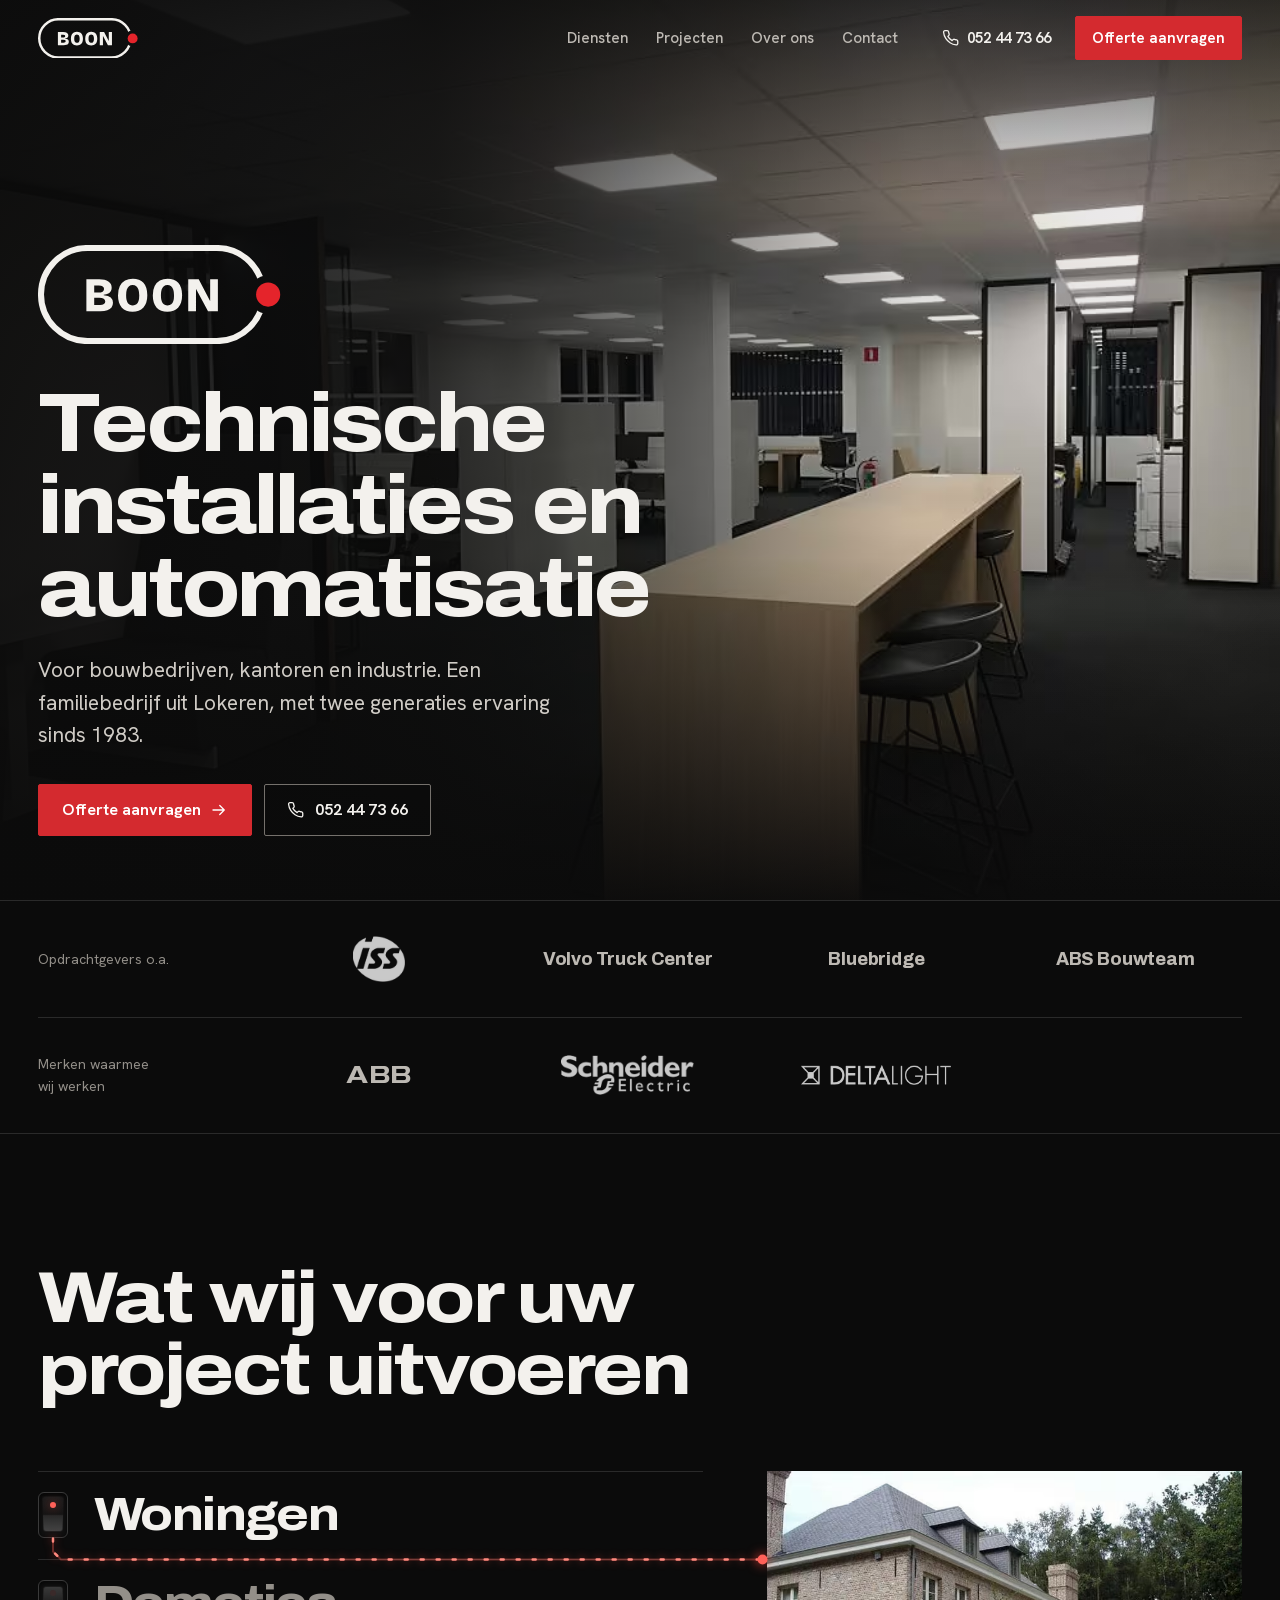
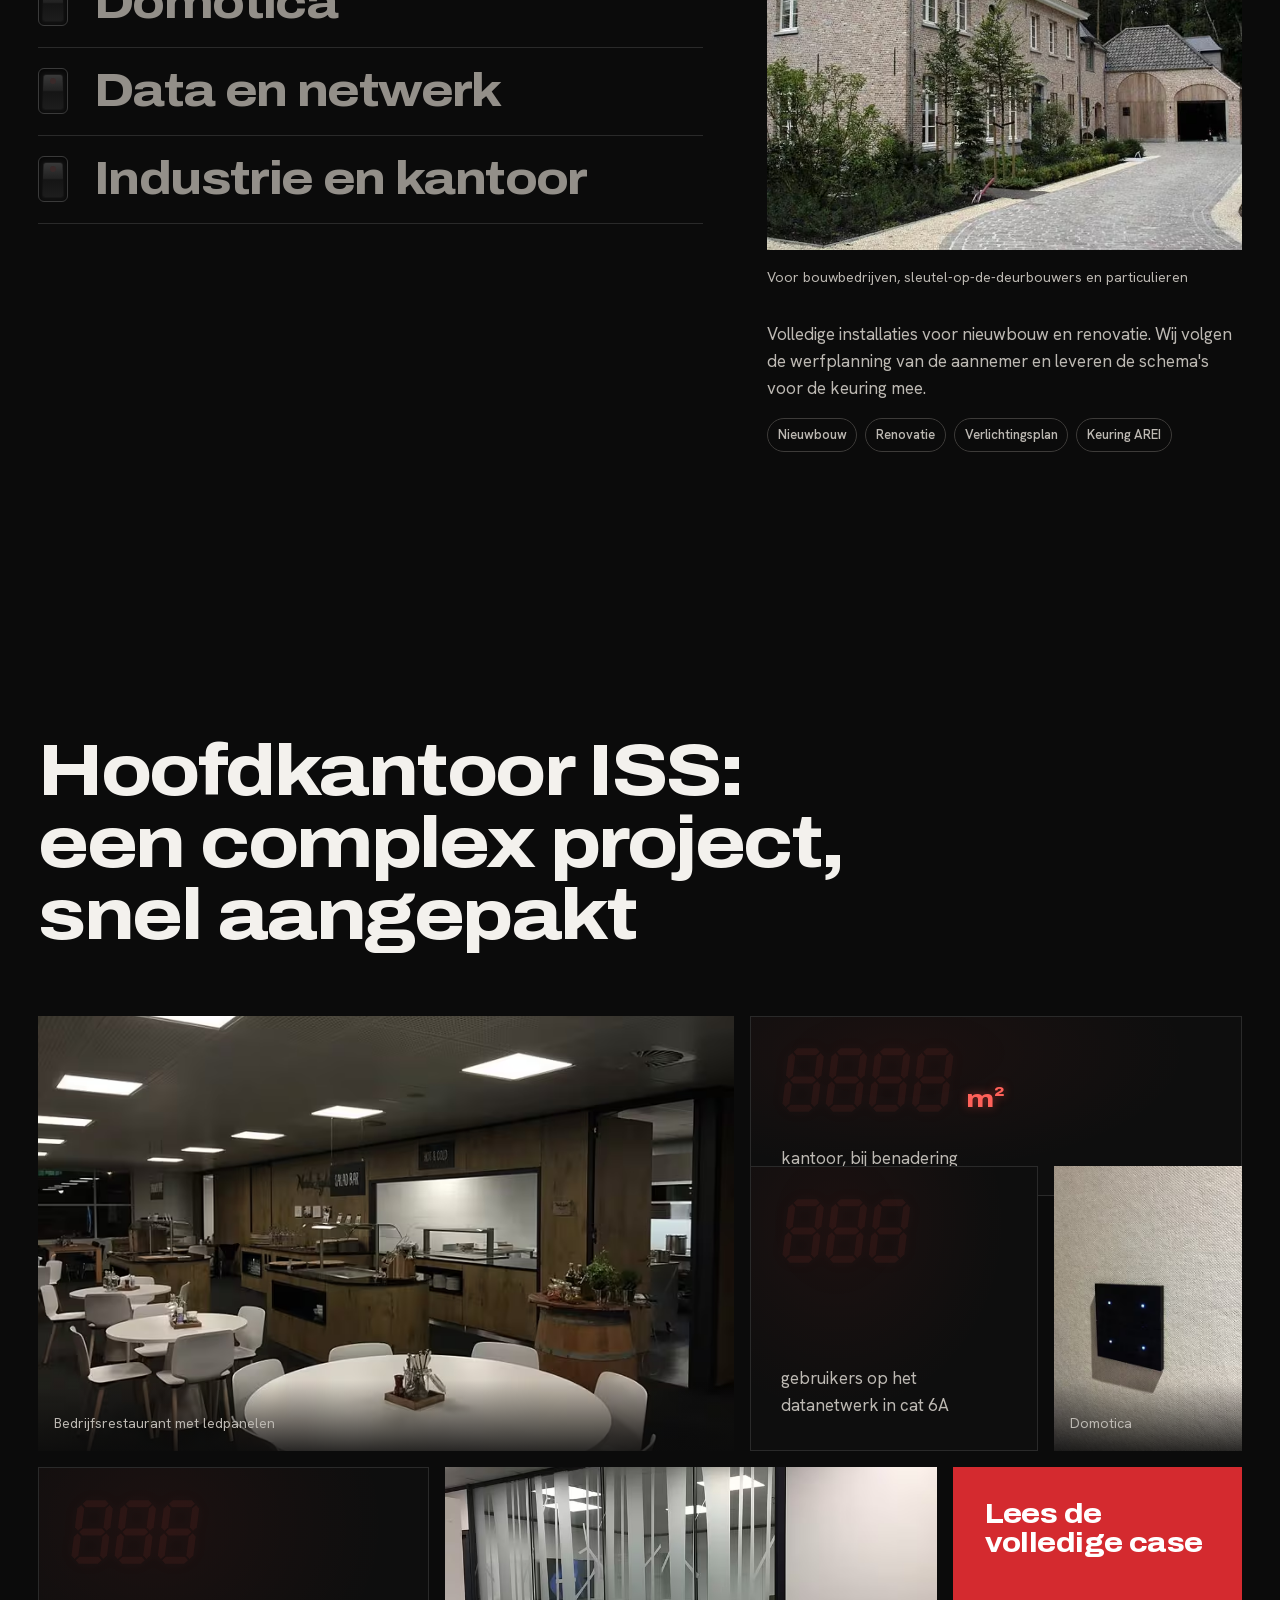
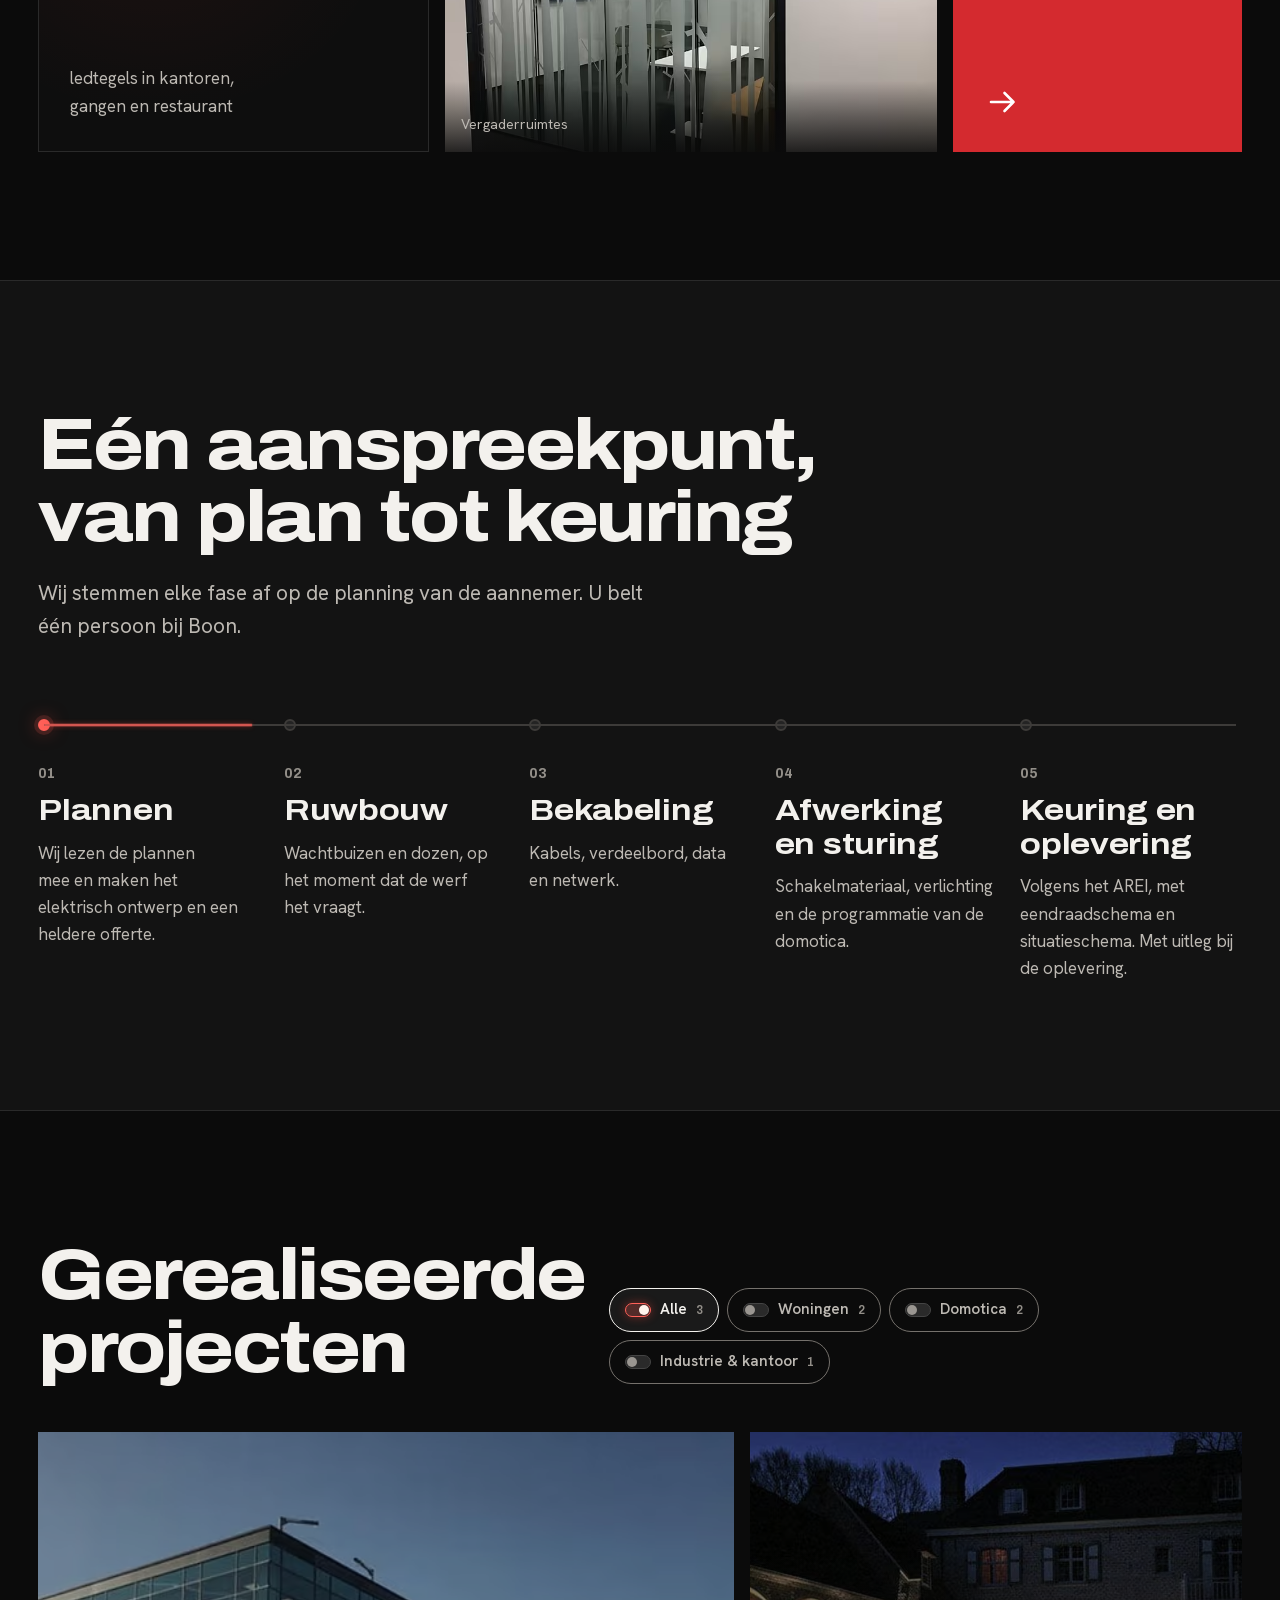
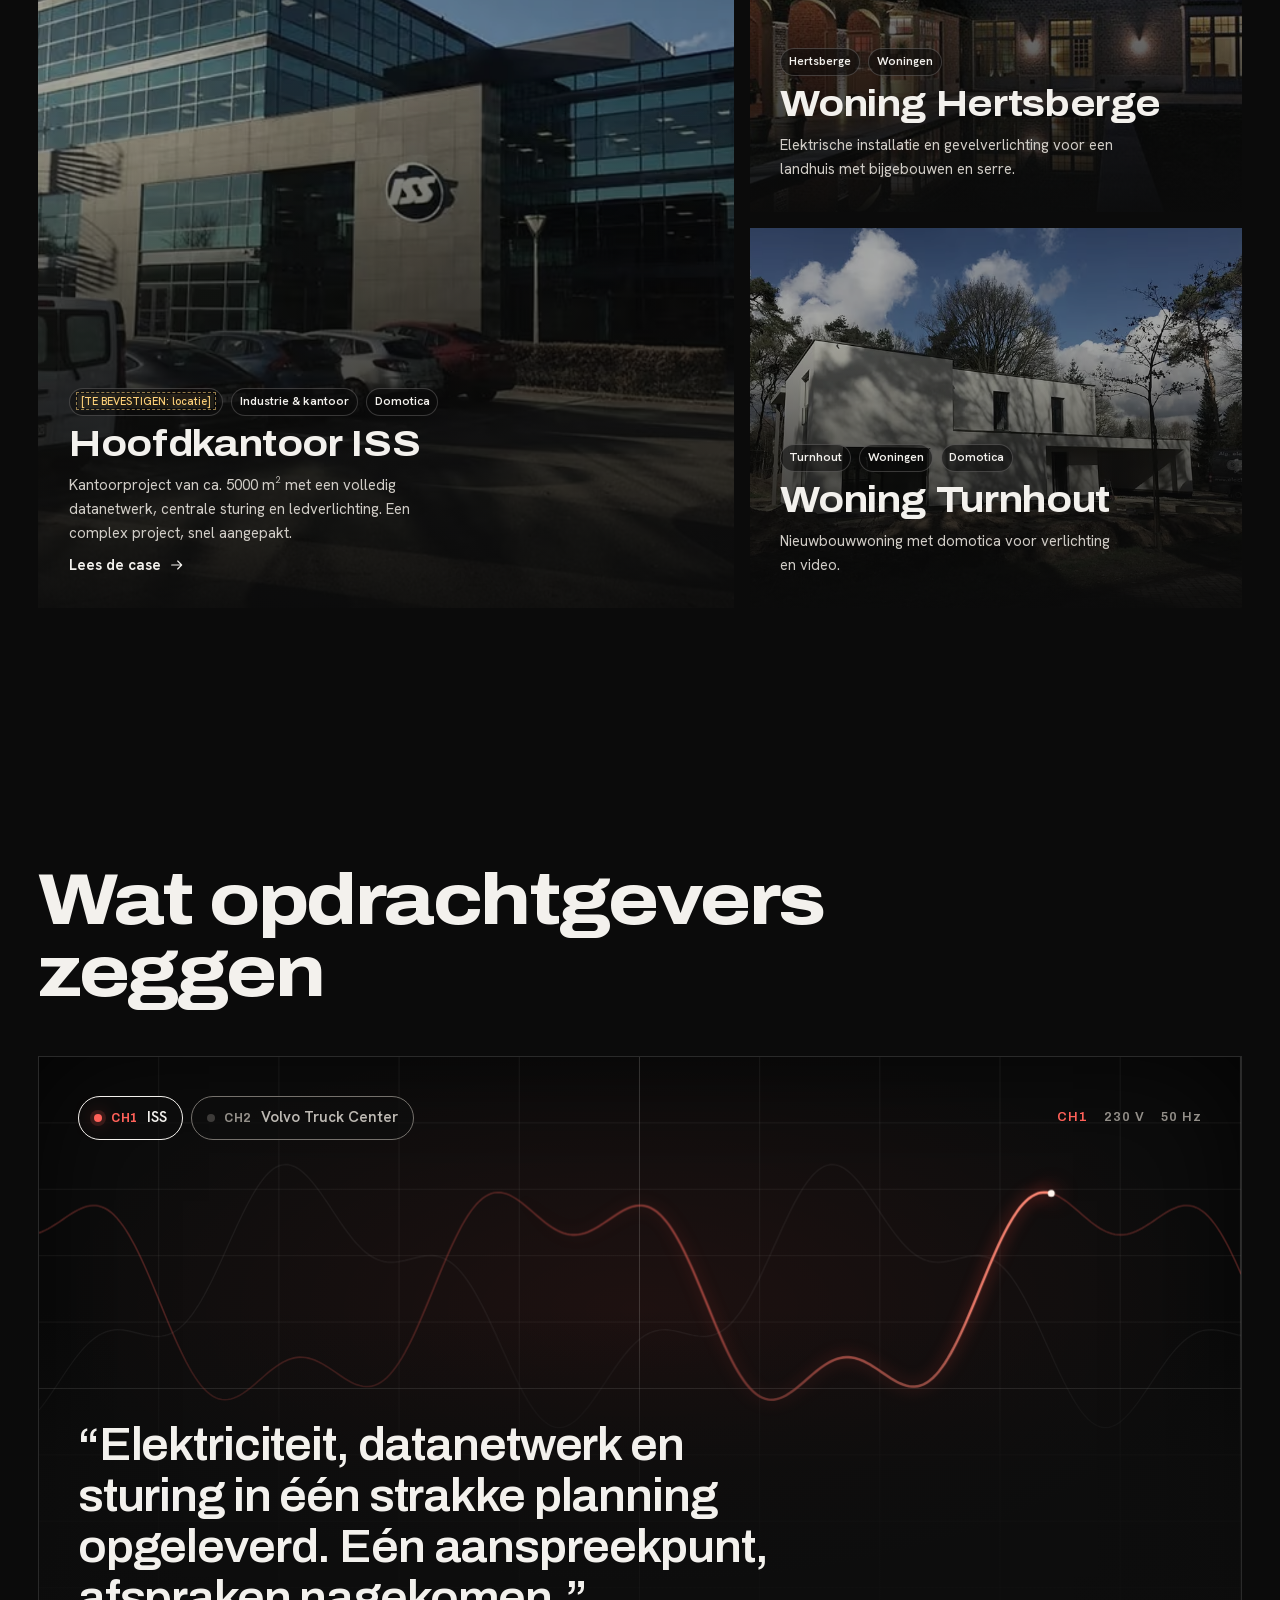
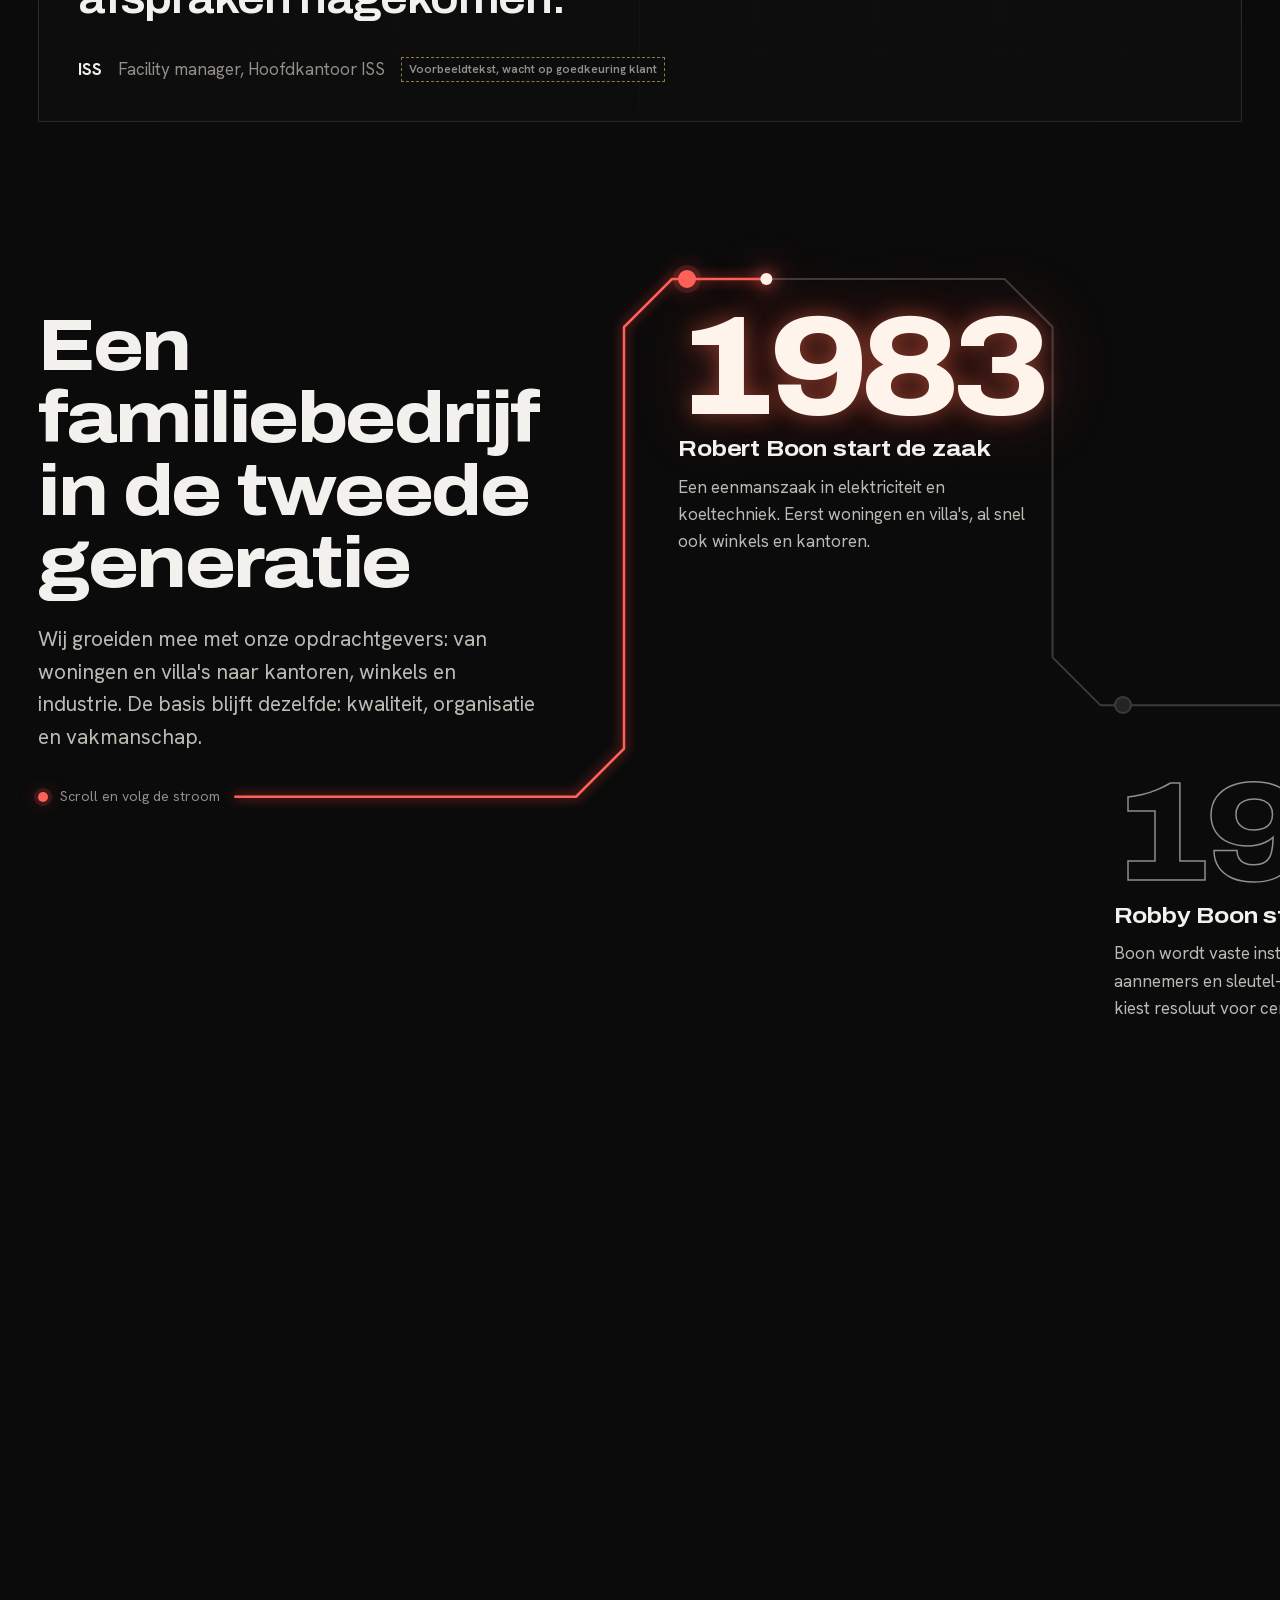
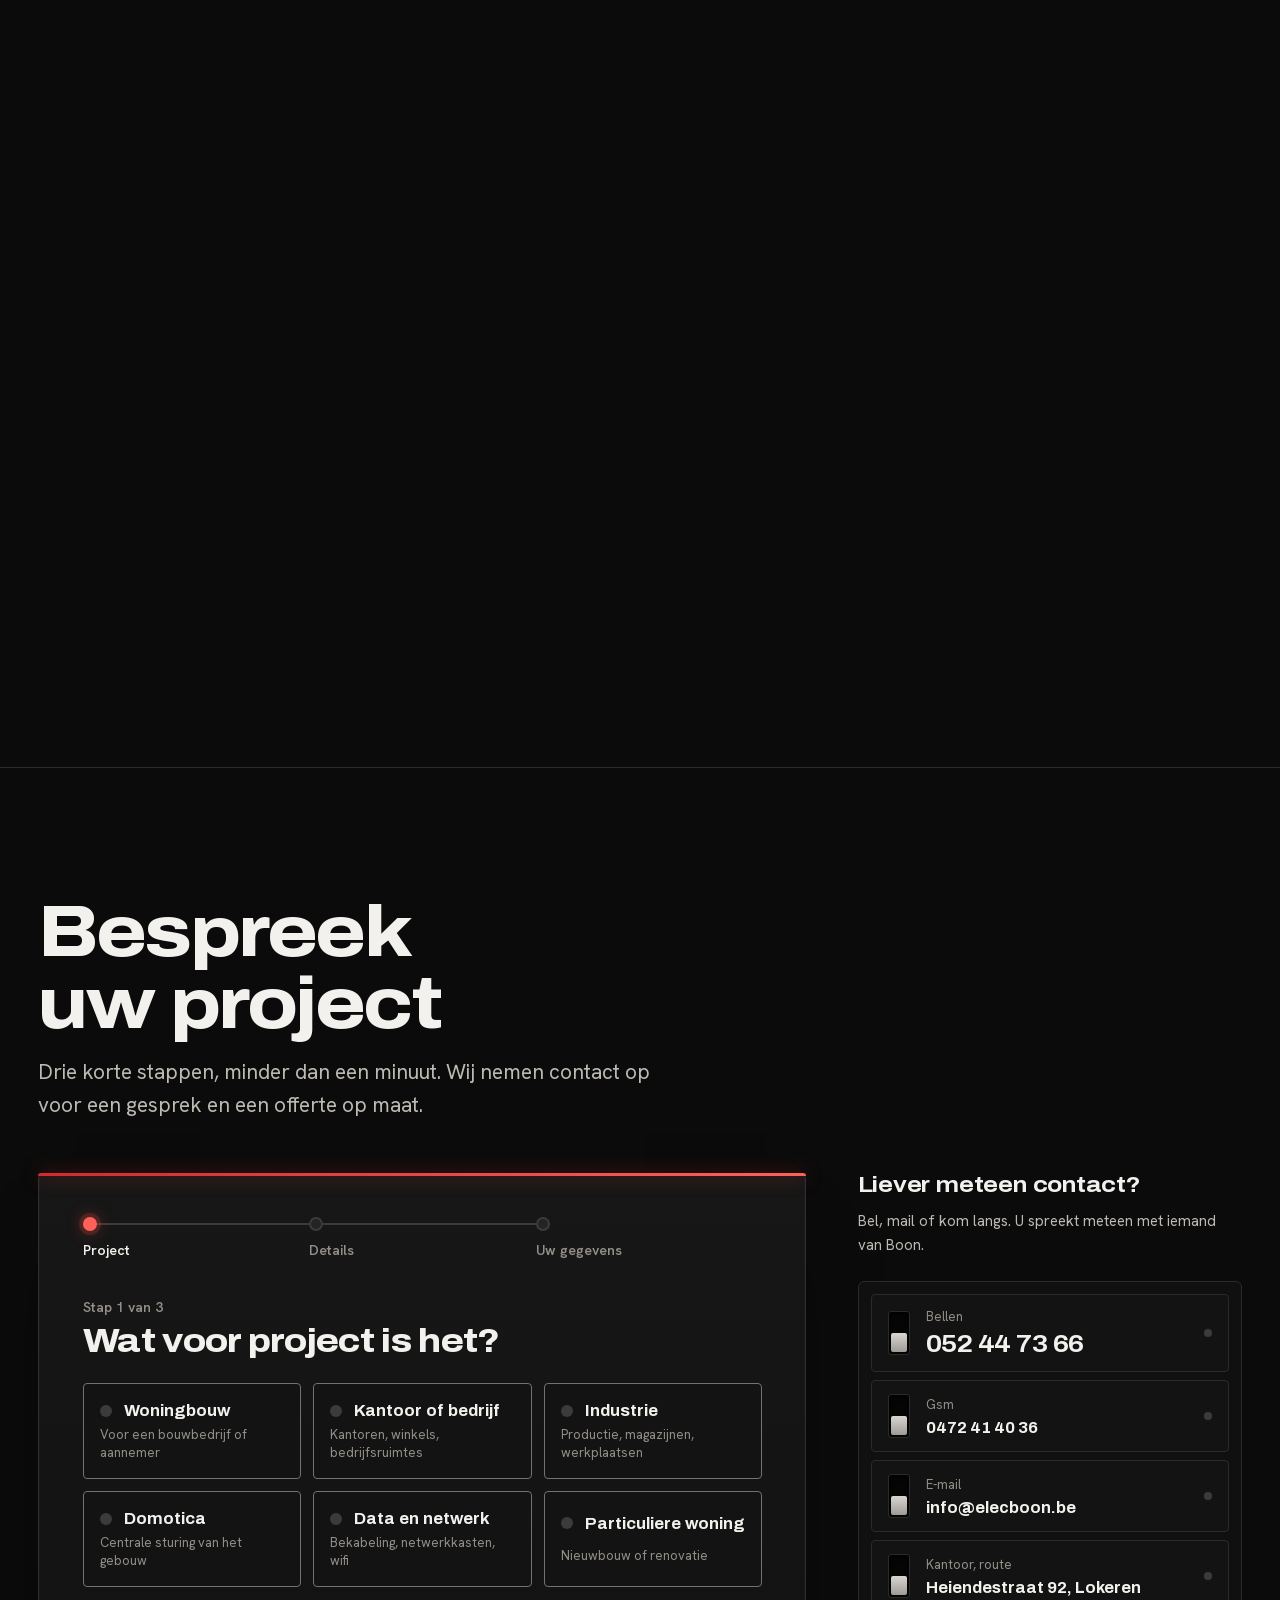
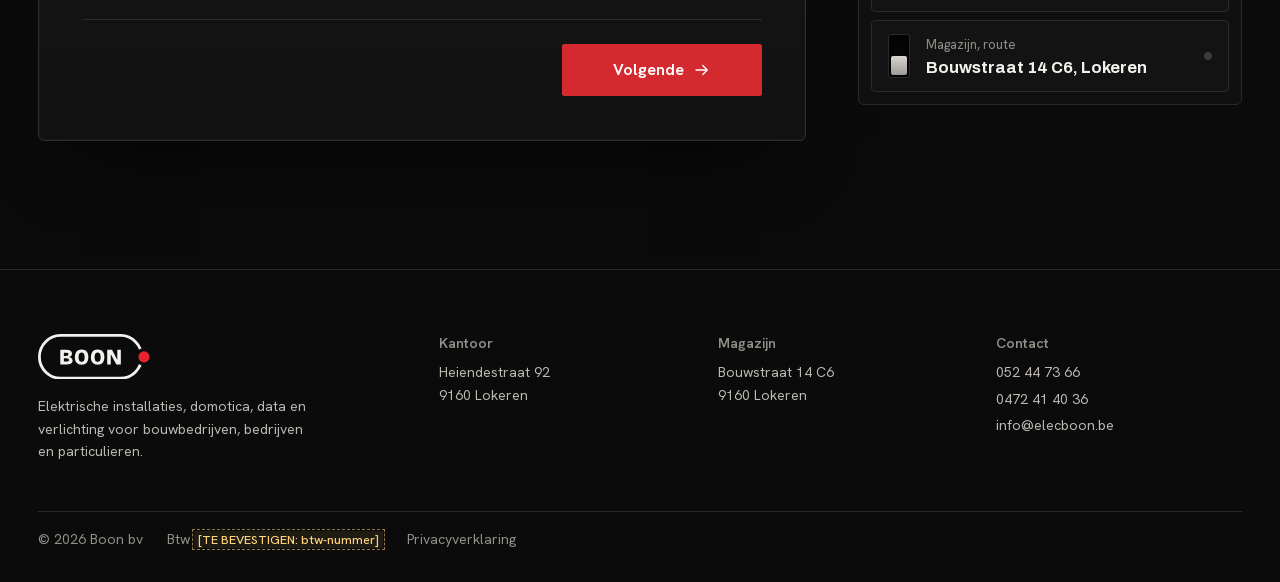
==== commit e446c0a8: "interactive" ====
--- a/index.html
+++ b/index.html
@@ -200,11 +200,12 @@
         </div>
 
         <div class="switchboard" data-switchboard>
+          <svg class="switch-cable" aria-hidden="true" focusable="false"><path class="cable-base" d=""/><path class="cable-flow" d=""/><circle class="cable-plug" r="5" cx="-20" cy="-20"/></svg>
           <ul class="switch-list" role="tablist" aria-label="Diensten" data-reveal>
-            <li><button class="switch-btn" type="button" role="tab" id="tab-woningen" aria-controls="dienst-woningen" aria-selected="true"><span class="dot" aria-hidden="true"></span>Woningen</button></li>
-            <li><button class="switch-btn" type="button" role="tab" id="tab-domotica" aria-controls="dienst-domotica" aria-selected="false" tabindex="-1"><span class="dot" aria-hidden="true"></span>Domotica</button></li>
-            <li><button class="switch-btn" type="button" role="tab" id="tab-data" aria-controls="dienst-data" aria-selected="false" tabindex="-1"><span class="dot" aria-hidden="true"></span>Data en netwerk</button></li>
-            <li><button class="switch-btn" type="button" role="tab" id="tab-industrie" aria-controls="dienst-industrie" aria-selected="false" tabindex="-1"><span class="dot" aria-hidden="true"></span>Industrie en kantoor</button></li>
+            <li><button class="switch-btn" type="button" role="tab" id="tab-woningen" aria-controls="dienst-woningen" aria-selected="true"><span class="rocker" aria-hidden="true"><span class="rocker-led"></span></span>Woningen</button></li>
+            <li><button class="switch-btn" type="button" role="tab" id="tab-domotica" aria-controls="dienst-domotica" aria-selected="false" tabindex="-1"><span class="rocker" aria-hidden="true"><span class="rocker-led"></span></span>Domotica</button></li>
+            <li><button class="switch-btn" type="button" role="tab" id="tab-data" aria-controls="dienst-data" aria-selected="false" tabindex="-1"><span class="rocker" aria-hidden="true"><span class="rocker-led"></span></span>Data en netwerk</button></li>
+            <li><button class="switch-btn" type="button" role="tab" id="tab-industrie" aria-controls="dienst-industrie" aria-selected="false" tabindex="-1"><span class="rocker" aria-hidden="true"><span class="rocker-led"></span></span>Industrie en kantoor</button></li>
           </ul>
 
           <div class="switch-panels" data-reveal>
--- a/css/style.css
+++ b/css/style.css
@@ -859,7 +859,7 @@
 .step-title { display: grid; gap: var(--s-2); padding: 0; margin-bottom: var(--s-5); font: 760 clamp(1.5rem, 1.6vw + 1rem, 2.125rem)/1.1 var(--f-display); font-stretch: 112%; letter-spacing: -0.02em; outline: none; }
 .step-count { font: 600 var(--fs-small)/1 var(--f-body); letter-spacing: 0; color: var(--text-3); }
 @media (prefers-reduced-motion: no-preference) {
-  .js .form-step:not([hidden]) { animation: step-in 360ms var(--ease-out); }
+  .js .form-step.is-entering { animation: step-in 360ms var(--ease-out); }
 }
 @keyframes step-in { from { opacity: 0; transform: translateX(12px); } }
 
@@ -924,3 +924,74 @@
   .breaker:hover .lever span { transform: translateY(-19px); }
   .breaker:hover .dot { background: var(--red-on-dark); box-shadow: 0 0 12px var(--red-glow); }
 }
+
+/* ==========================================================================
+   Elektrische momenten in de eerste secties
+   ========================================================================== */
+
+/* ---------- Hero: de plafondverlichting springt aan ---------- */
+.hero-dim { -webkit-mask-repeat: no-repeat; mask-repeat: no-repeat; }
+.hero-glows { position: absolute; inset: 0; pointer-events: none; }
+.hero-glow {
+  position: absolute; transform: translate(-50%, -50%); opacity: 0; border-radius: 50%;
+  background: radial-gradient(ellipse at center, rgba(255, 255, 255, 1) 0%, rgba(255, 246, 236, 0.7) 22%, rgba(255, 240, 225, 0.18) 48%, transparent 72%);
+  mix-blend-mode: screen;
+}
+.hero h1.is-flicker { will-change: opacity; }
+
+/* ---------- Diensten: schakelaars met een kabel naar de foto ---------- */
+.switchboard { position: relative; }
+.switch-cable { position: absolute; left: 0; top: 0; width: 100%; height: 100%; overflow: visible; pointer-events: none; z-index: 2; display: none; }
+@media (min-width: 1024px) { .switch-cable { display: block; } }
+.cable-base { fill: none; stroke: rgba(255, 97, 89, 0.35); stroke-width: 2; }
+.cable-flow { fill: none; stroke: #ff8a7f; stroke-width: 2.5; stroke-linecap: round; stroke-dasharray: 3 13; filter: drop-shadow(0 0 4px rgba(255, 70, 60, 0.9)); }
+.cable-plug { fill: #ff6159; filter: drop-shadow(0 0 6px rgba(255, 70, 60, 0.9)); }
+@media (prefers-reduced-motion: no-preference) {
+  .cable-flow { animation: current-flow 0.9s linear infinite; }
+}
+@keyframes current-flow { to { stroke-dashoffset: -32; } }
+
+.rocker {
+  position: relative; flex: none; width: 30px; height: 46px; border-radius: 6px;
+  background: #121212; border: 1px solid #3a3a3a; box-shadow: inset 0 2px 6px rgba(0,0,0,0.8);
+  perspective: 80px;
+}
+.rocker::after {
+  content: ""; position: absolute; inset: 4px; border-radius: 3px;
+  background: linear-gradient(180deg, #3a3a3a 0%, #222 48%, #151515 52%, #1d1d1d 100%);
+  transform: rotateX(16deg); transform-origin: center; transition: transform 220ms cubic-bezier(0.34, 1.56, 0.64, 1), background 200ms ease;
+}
+.rocker-led { position: absolute; z-index: 1; left: 50%; top: 9px; width: 6px; height: 6px; margin-left: -3px; border-radius: 50%; background: #3a2a2a; transition: background-color 200ms ease, box-shadow 300ms ease; }
+.switch-btn[aria-selected="true"] .rocker::after { transform: rotateX(-16deg); background: linear-gradient(180deg, #1d1d1d 0%, #151515 48%, #2a2a2a 52%, #444 100%); }
+.switch-btn[aria-selected="true"] .rocker-led { background: var(--red-on-dark); box-shadow: 0 0 10px var(--red-glow); }
+.switch-panel.is-powering .panel-media img { animation: power-on 560ms steps(1, end) both, power-fade 560ms ease-out both; }
+@keyframes power-on {
+  0% { filter: brightness(0.12); } 18% { filter: brightness(0.85); } 28% { filter: brightness(0.2); }
+  42% { filter: brightness(1.1); } 52% { filter: brightness(0.55); } 64% { filter: brightness(1); } 100% { filter: brightness(1); }
+}
+@keyframes power-fade { from { opacity: 0.85; } to { opacity: 1; } }
+
+/* ---------- ISS: 7-segment LED-displays ---------- */
+.seg { display: block; height: 0.86em; width: auto; overflow: visible; filter: drop-shadow(0 0 6px rgba(255, 70, 60, 0.55)); }
+.seg .s { fill: rgba(255, 97, 89, 0.07); transition: fill 80ms linear; }
+.seg .s.on { fill: #ff6159; }
+.stat-value.has-seg { display: flex; align-items: flex-end; gap: 0.12em; line-height: 1; }
+.stat-value.has-seg small { color: var(--red-on-dark); font-size: 0.32em; margin-bottom: 0.08em; text-shadow: 0 0 10px rgba(255, 70, 60, 0.5); }
+.tile.stat { background: radial-gradient(ellipse at 30% 20%, rgba(255, 70, 60, 0.06), transparent 60%), #0e0e0e; }
+
+/* ---------- Projecten: licht aan per project ---------- */
+.project-media img { filter: brightness(0.66) saturate(0.7); transition: filter 700ms var(--ease-out), transform 900ms var(--ease-out); }
+.project.is-lit .project-media img { filter: brightness(1) saturate(1); }
+.project.is-lit.is-flickering .project-media img { animation: power-on 520ms steps(1, end) both; }
+@media (prefers-reduced-motion: reduce) { .project-media img { filter: none; } }
+/* Filterknoppen als kleine tuimelschakelaars */
+.filter .toggle { position: relative; flex: none; width: 26px; height: 14px; border-radius: 999px; background: #2a2a2a; border: 1px solid #444; transition: background-color 200ms ease, border-color 200ms ease, box-shadow 300ms ease; }
+.filter .toggle::after { content: ""; position: absolute; top: 1px; left: 1px; width: 10px; height: 10px; border-radius: 50%; background: #9a9691; transition: transform 220ms cubic-bezier(0.34, 1.56, 0.64, 1), background-color 200ms ease; }
+.filter button[aria-pressed="true"] .toggle { background: rgba(255, 97, 89, 0.25); border-color: var(--red-on-dark); box-shadow: 0 0 10px rgba(255, 70, 60, 0.4); }
+.filter button[aria-pressed="true"] .toggle::after { transform: translateX(12px); background: #fff4ec; }
+.hero-media > picture, .case-hero .hero-media > picture { display: block; width: 100%; height: 100%; }
+/* Tijdlijn bovenaan verankeren: vaste afstand tot de reviews op elk schermformaat */
+.circuit-on .circuit-pin { align-items: flex-start; padding-top: calc(var(--header-h) + 1.25rem); }
+.circuit-on .circuit-track { height: min(calc(100svh - var(--header-h) - 3.5rem), 760px); }
+#reviews { padding-bottom: clamp(2.5rem, 4vw, 3.5rem); }
+.circuit-on .circuit-track { height: min(calc(100svh - var(--header-h) - 3.5rem), 940px); }
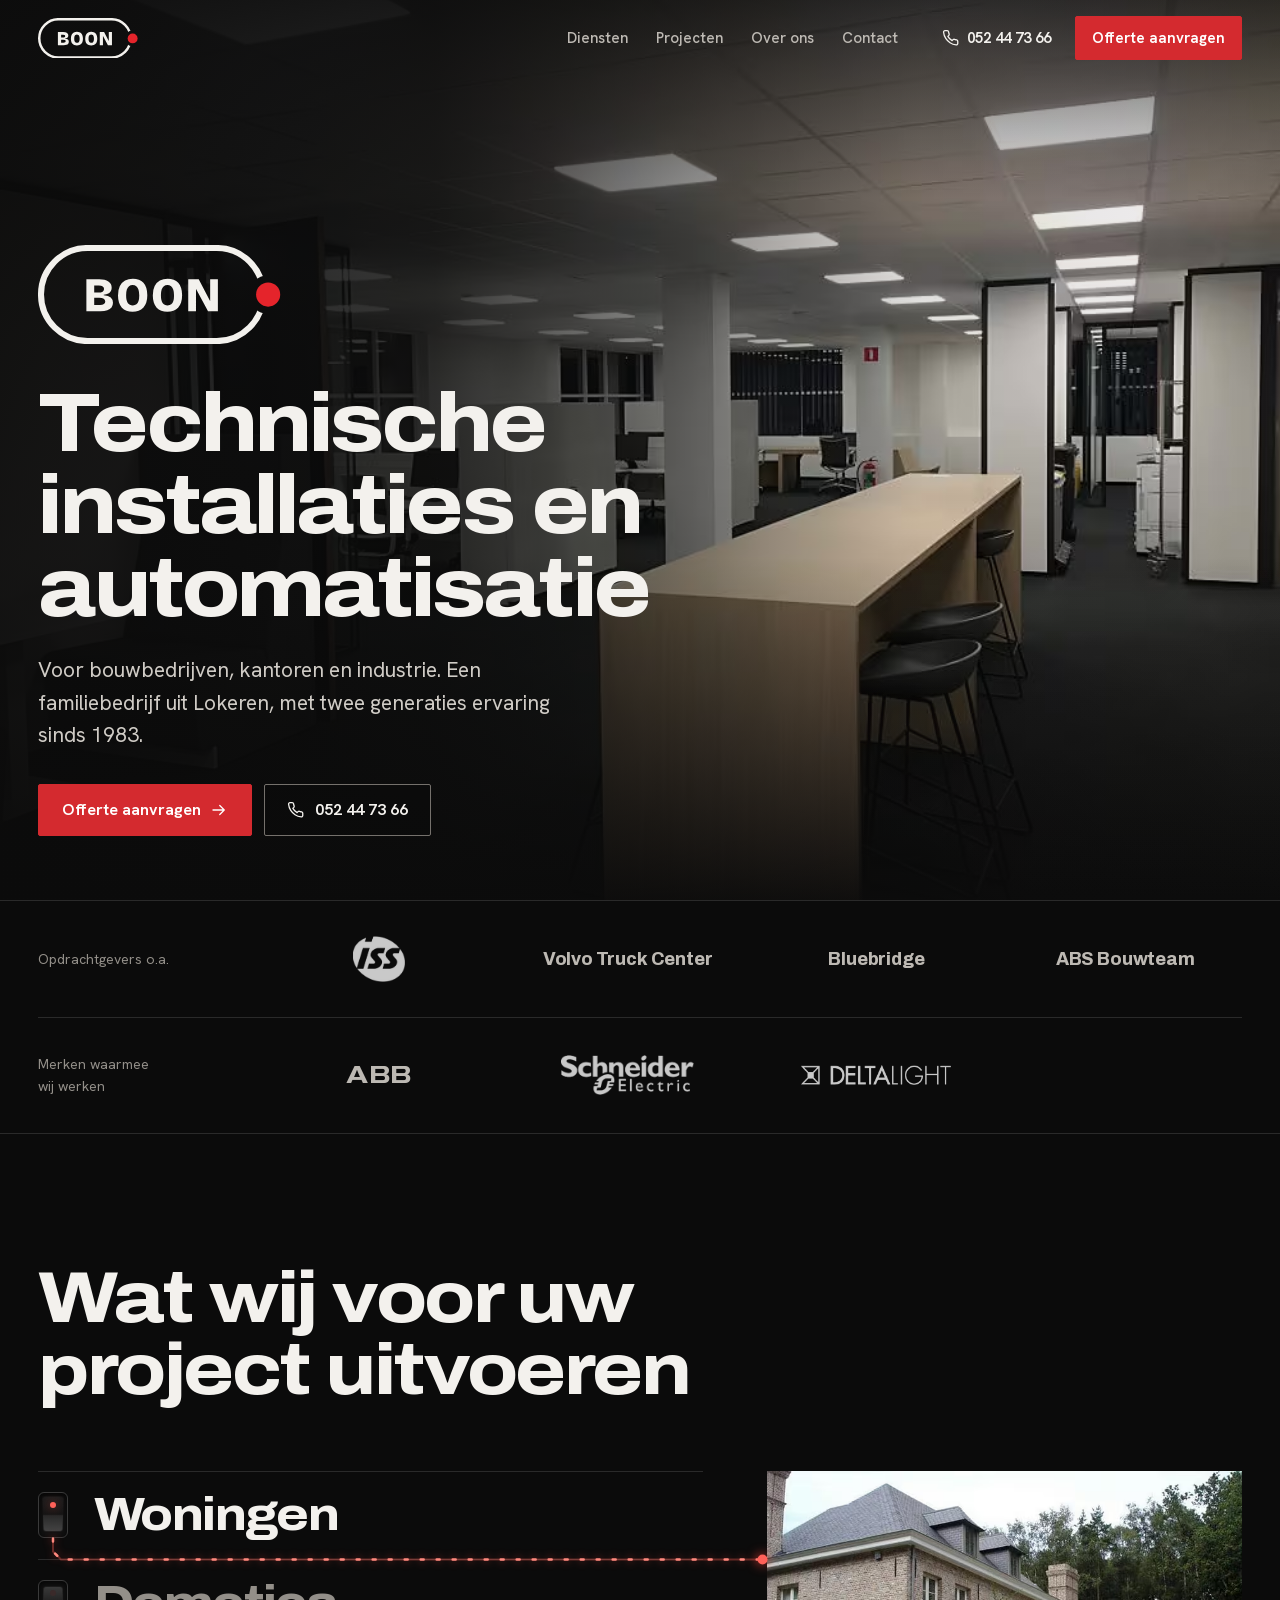
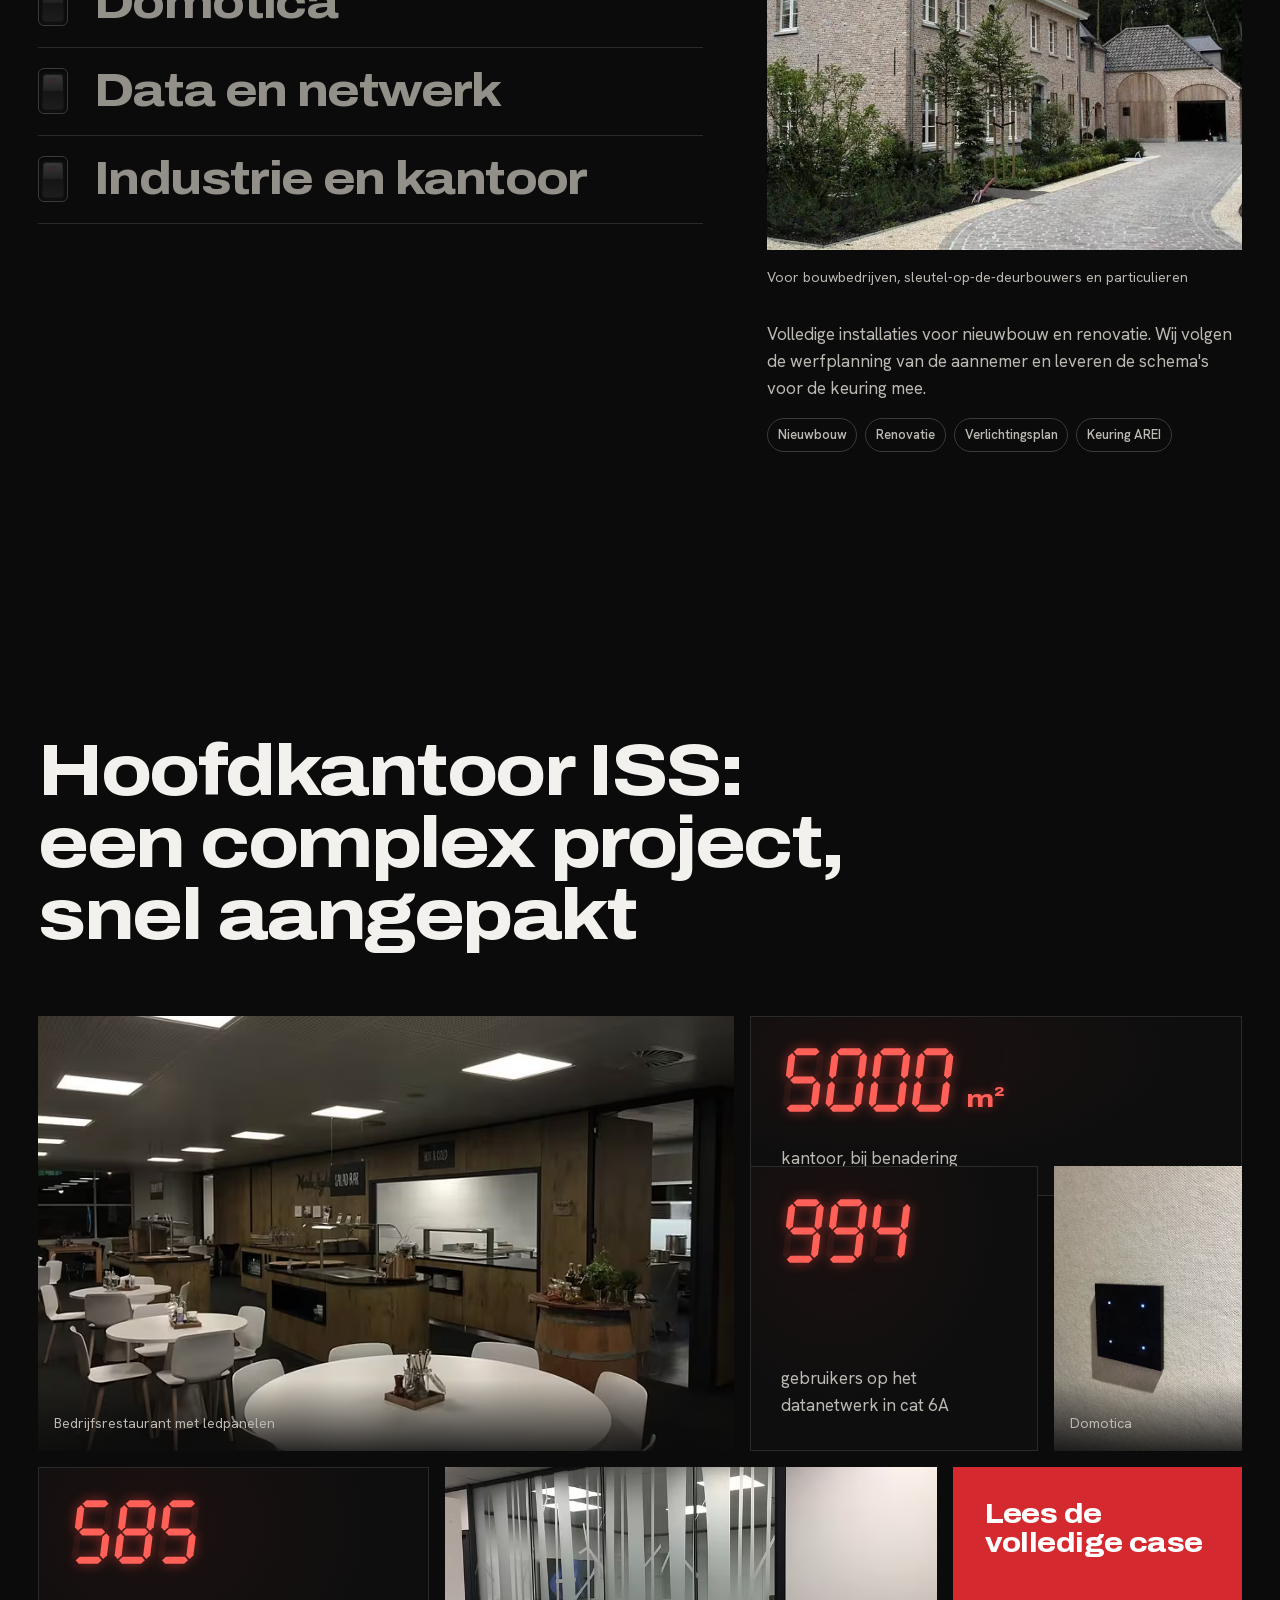
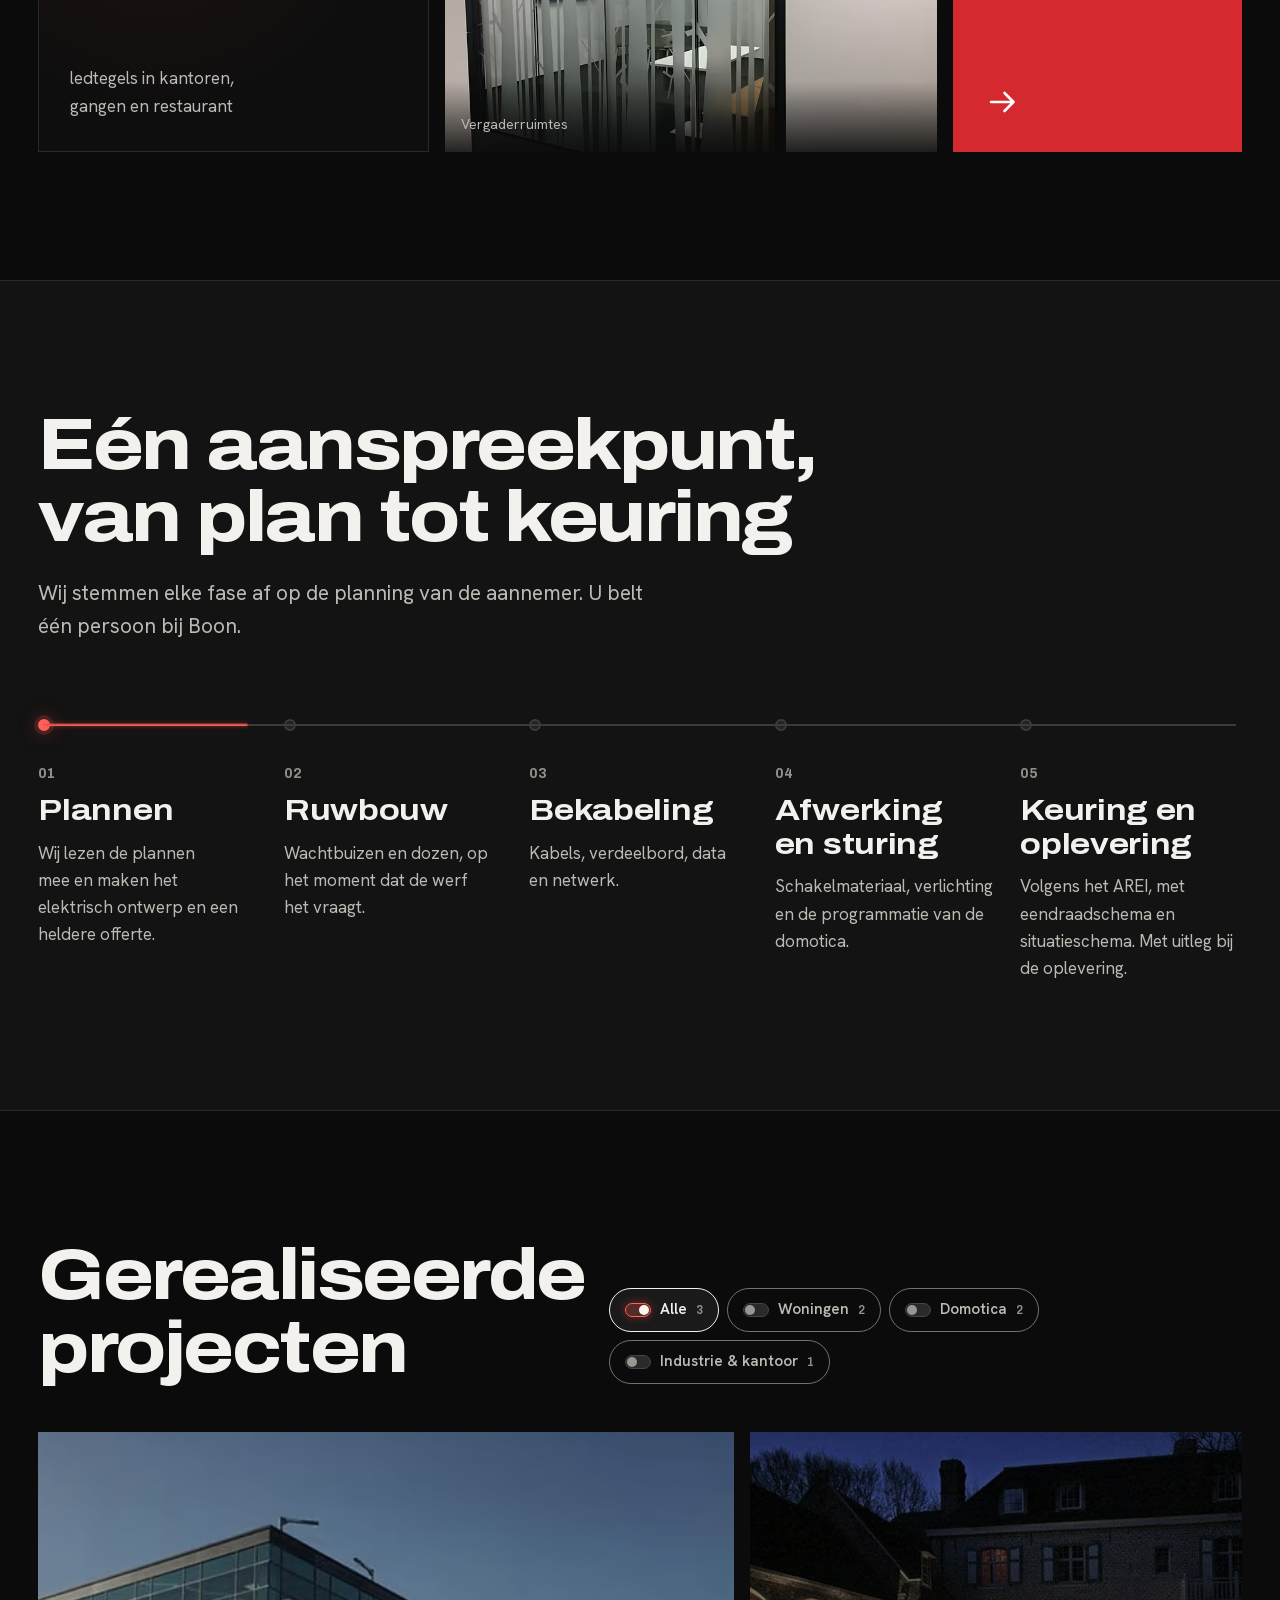
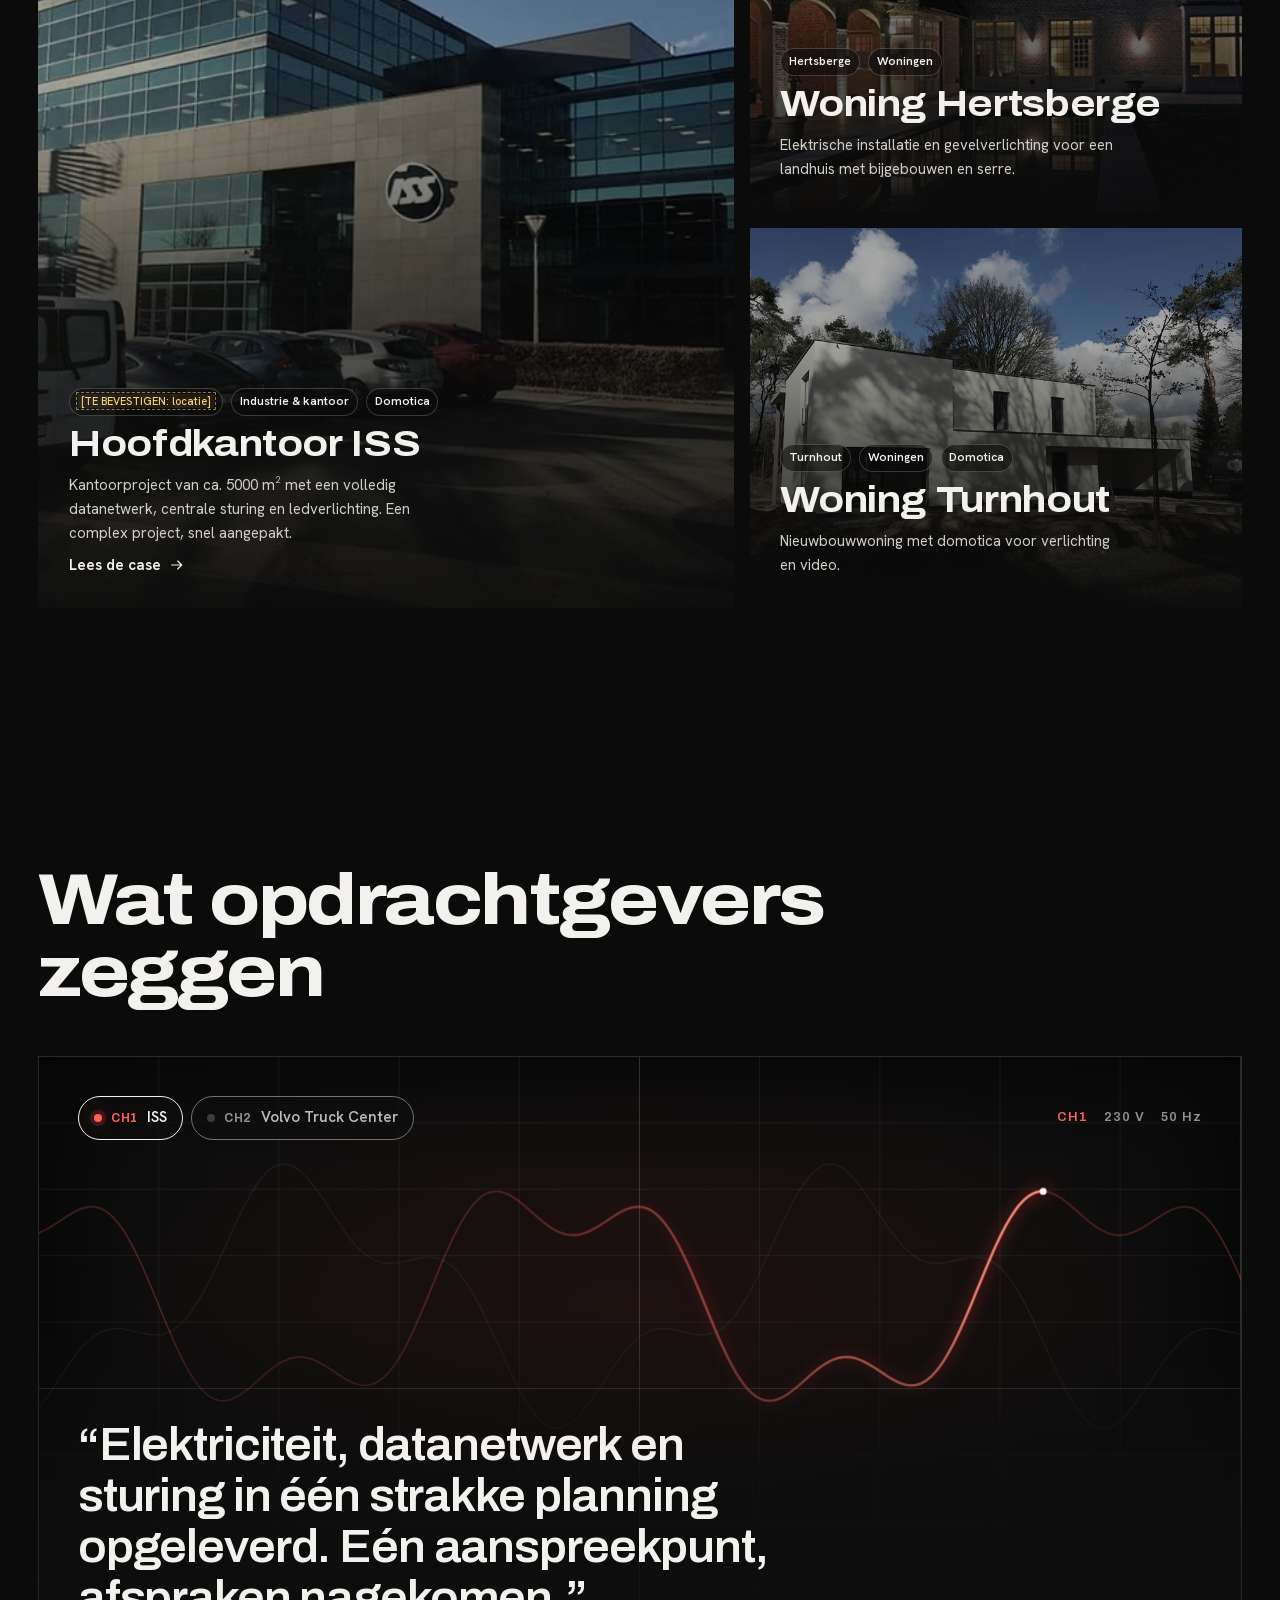
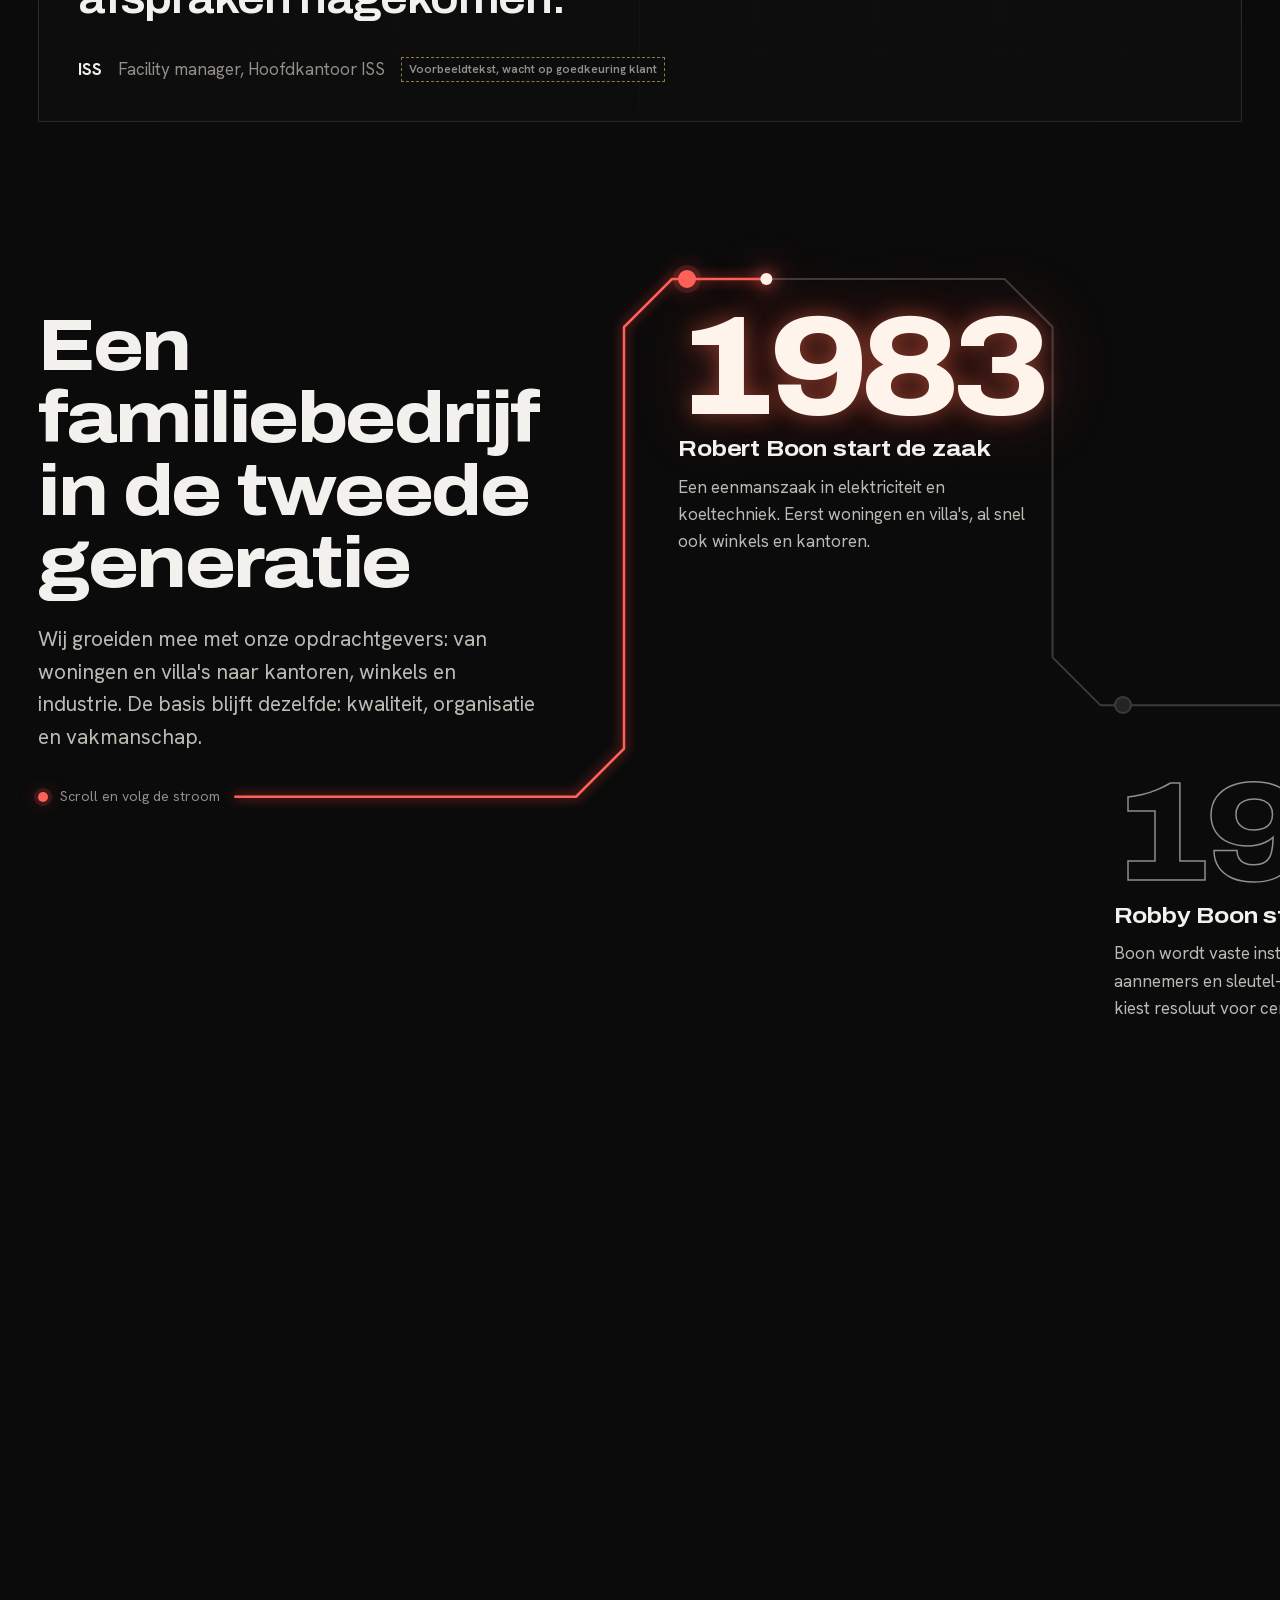
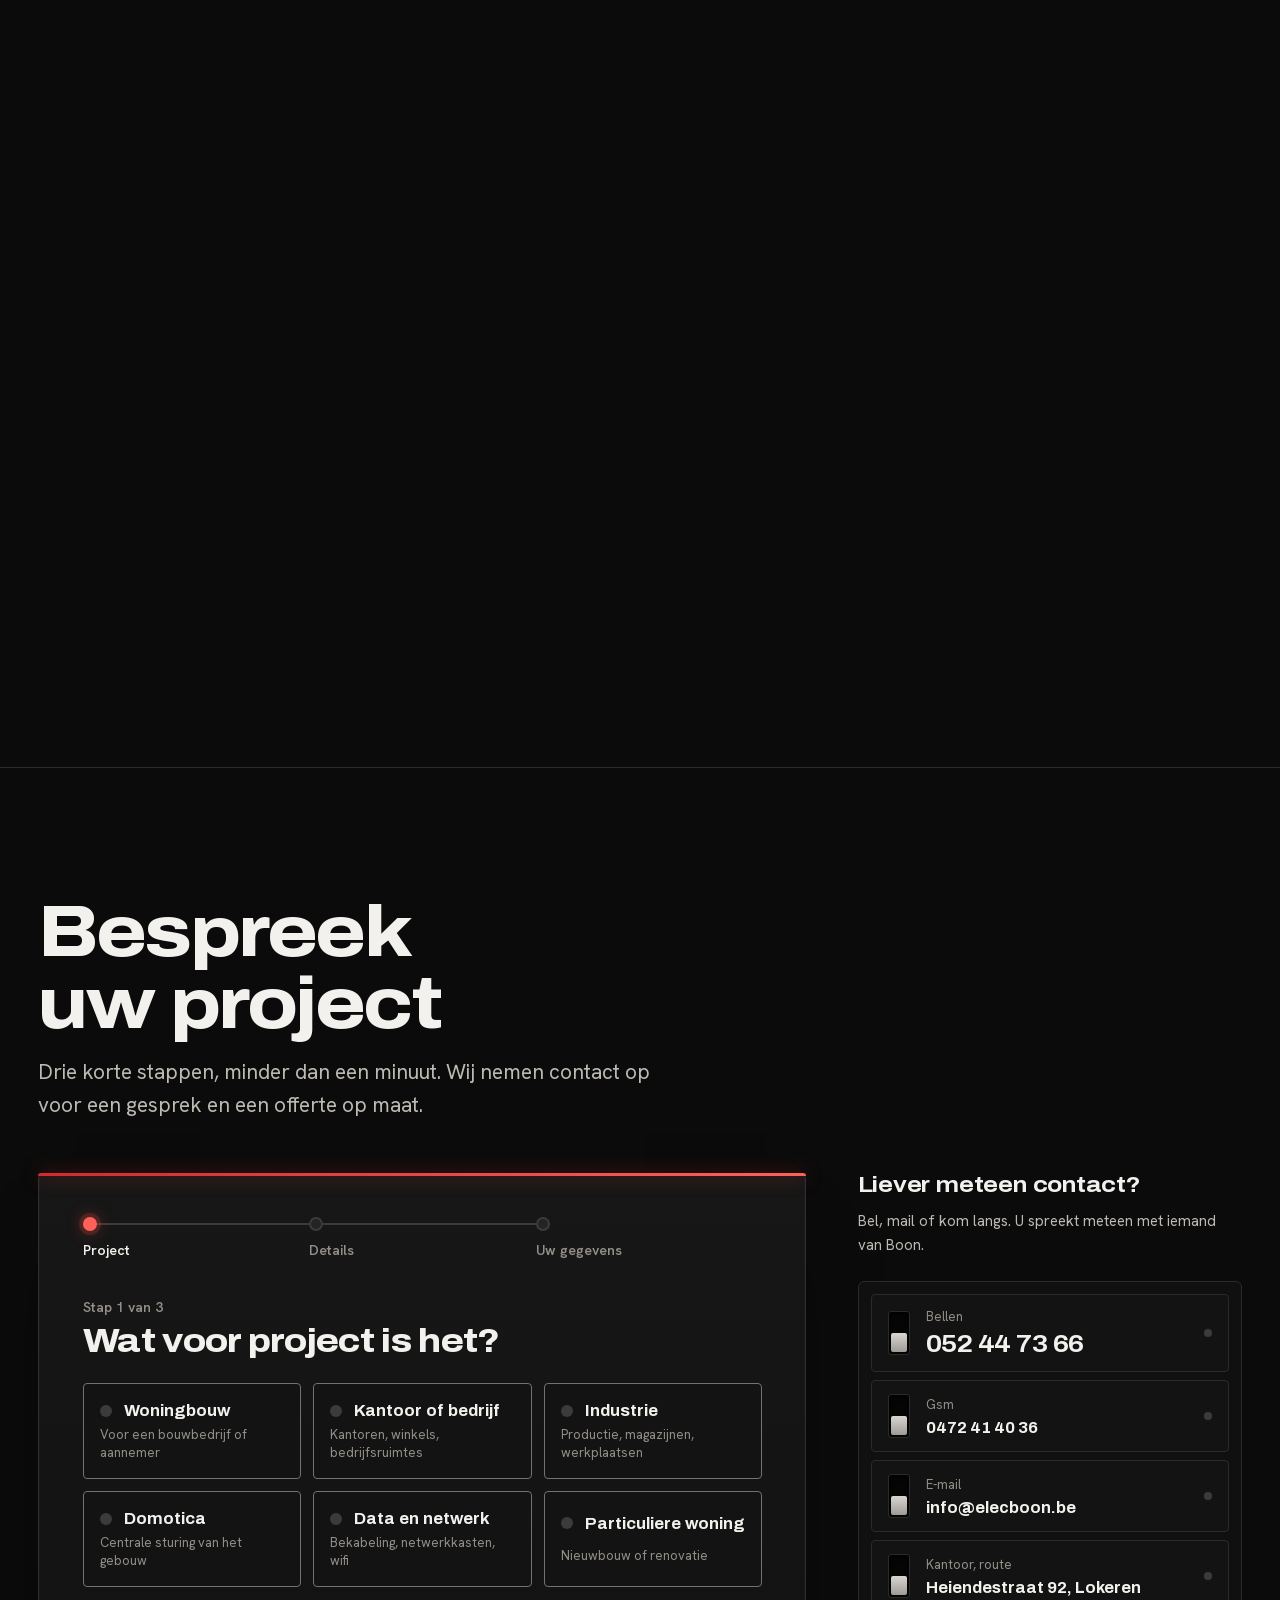
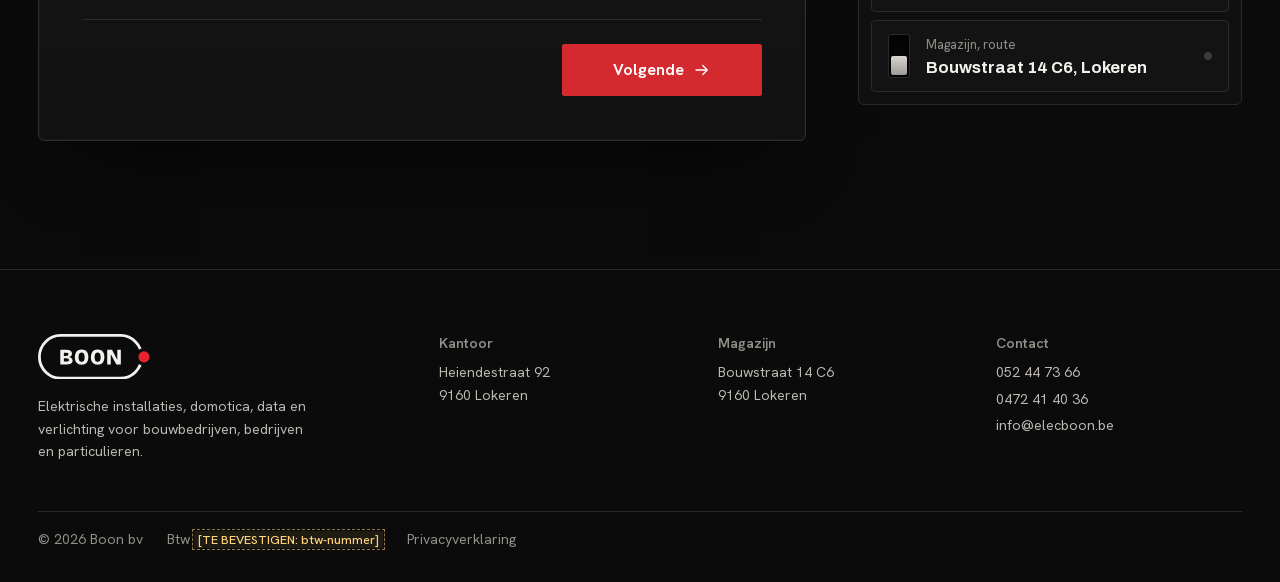
==== commit f02d19b2: "Fix pinned timeline breaking after refresh; make site work when opened from disk - Turn off CSS smoo" ====
--- a/index.html
+++ b/index.html
@@ -25,6 +25,8 @@
   <link rel="preload" href="fonts/hanken-grotesk-latin.woff2" as="font" type="font/woff2" crossorigin>
   <link rel="preload" as="image" type="image/avif" imagesrcset="img/projecten/iss-gang-480.avif 480w, img/projecten/iss-gang-800.avif 800w, img/projecten/iss-gang-1000.avif 1000w" imagesizes="100vw">
   <link rel="stylesheet" href="css/style.css">
+  <!-- Lokaal geopend (file://)? Dan blokkeert de browser de fontbestanden: laad de ingebedde versie. -->
+  <script>if (location.protocol === "file:") document.write('<link rel="stylesheet" href="css/fonts-file.css">');</script>
 
   <script type="application/ld+json">
   {
--- a/css/fonts-file.css
+++ b/css/fonts-file.css
@@ -0,0 +1,20 @@
+/* Enkel voor lokaal openen (file://): de browser blokkeert daar losse fontbestanden.
+   Zelfde fonts als in style.css, ingebed. Opnieuw maken als de fonts wijzigen. */
+
+@font-face {
+  font-family: "Archivo";
+  font-style: normal;
+  font-weight: 100 900;
+  font-stretch: 62% 125%;
+  font-display: swap;
+  src: url("[data-uri]") format("woff2");
+  unicode-range: U+0000-00FF, U+0131, U+0152-0153, U+02BB-02BC, U+02C6, U+02DA, U+02DC, U+0304, U+0308, U+0329, U+2000-206F, U+20AC, U+2122, U+2191, U+2193, U+2212, U+2215, U+FEFF, U+FFFD;
+}
+@font-face {
+  font-family: "Hanken Grotesk";
+  font-style: normal;
+  font-weight: 100 900;
+  font-display: swap;
+  src: url("[data-uri]") format("woff2");
+  unicode-range: U+0000-00FF, U+0131, U+0152-0153, U+02BB-02BC, U+02C6, U+02DA, U+02DC, U+0304, U+0308, U+0329, U+2000-206F, U+20AC, U+2122, U+2191, U+2193, U+2212, U+2215, U+FEFF, U+FFFD;
+}
